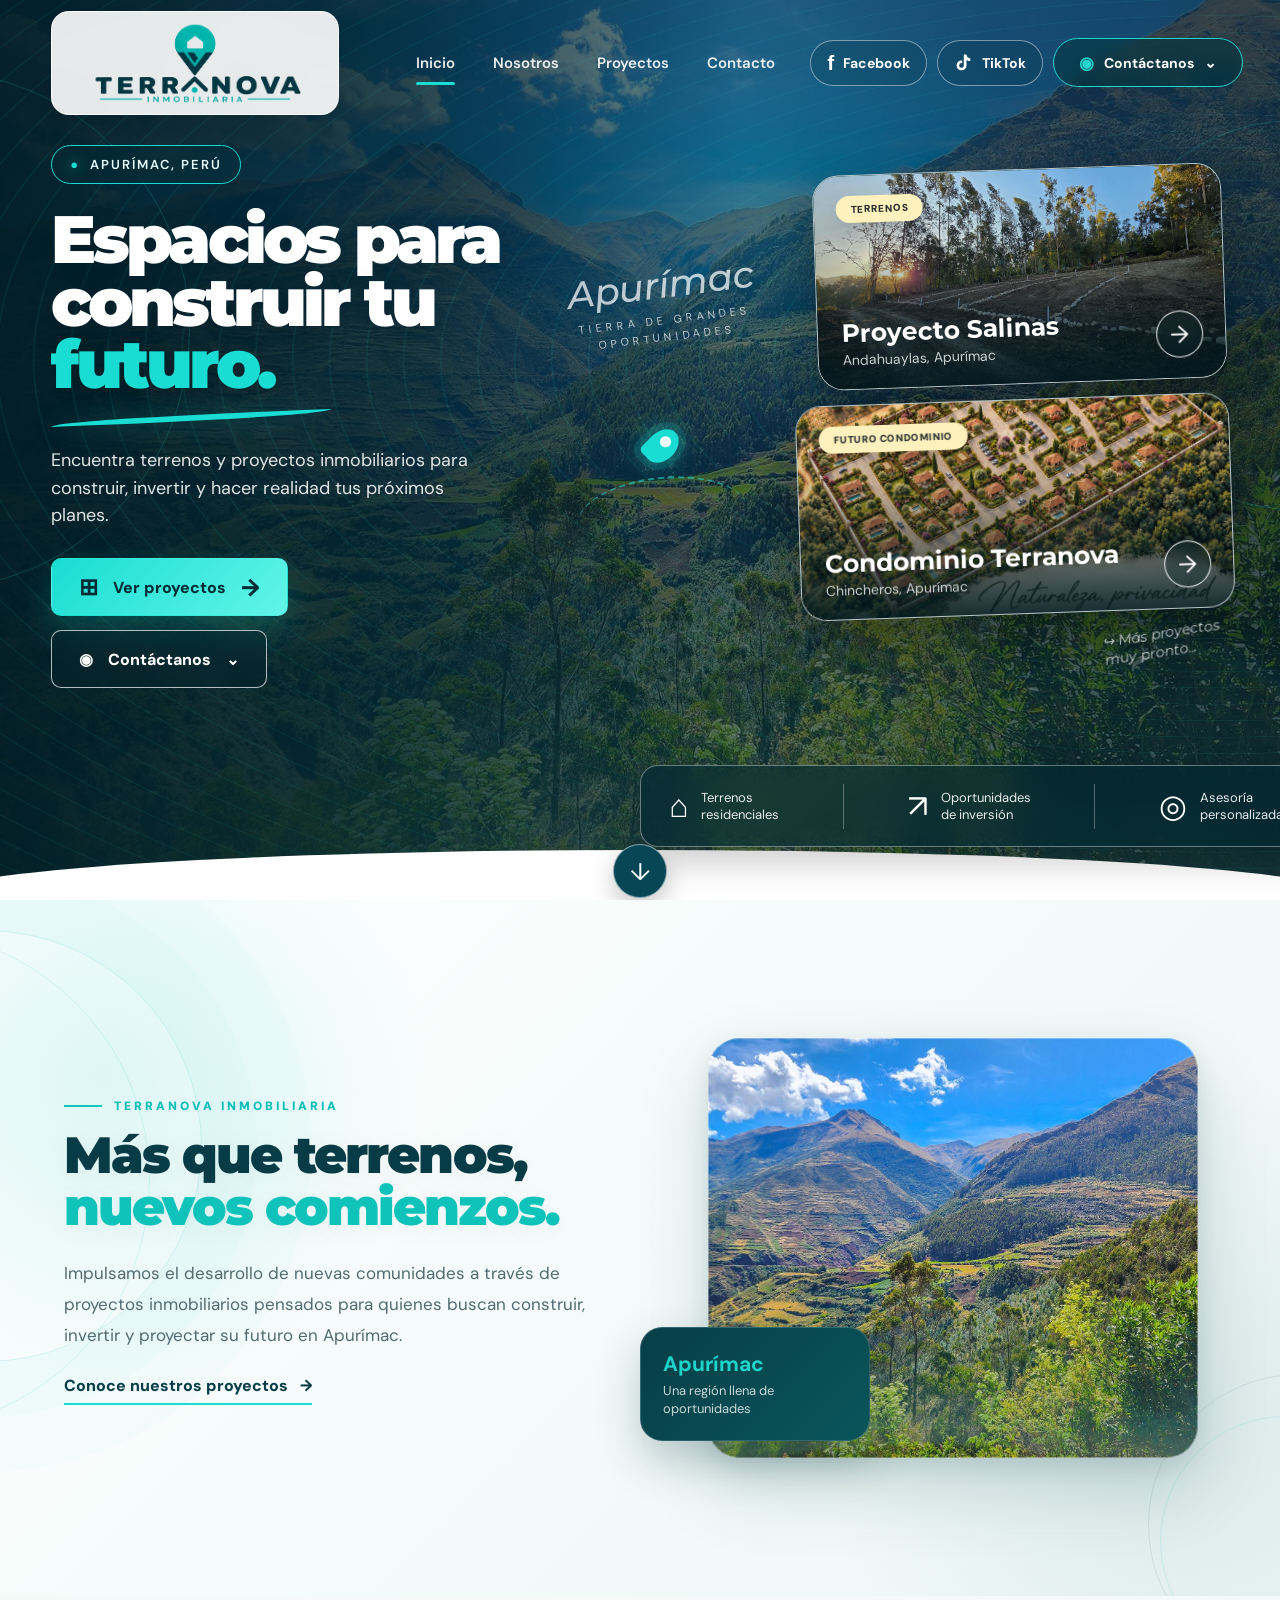
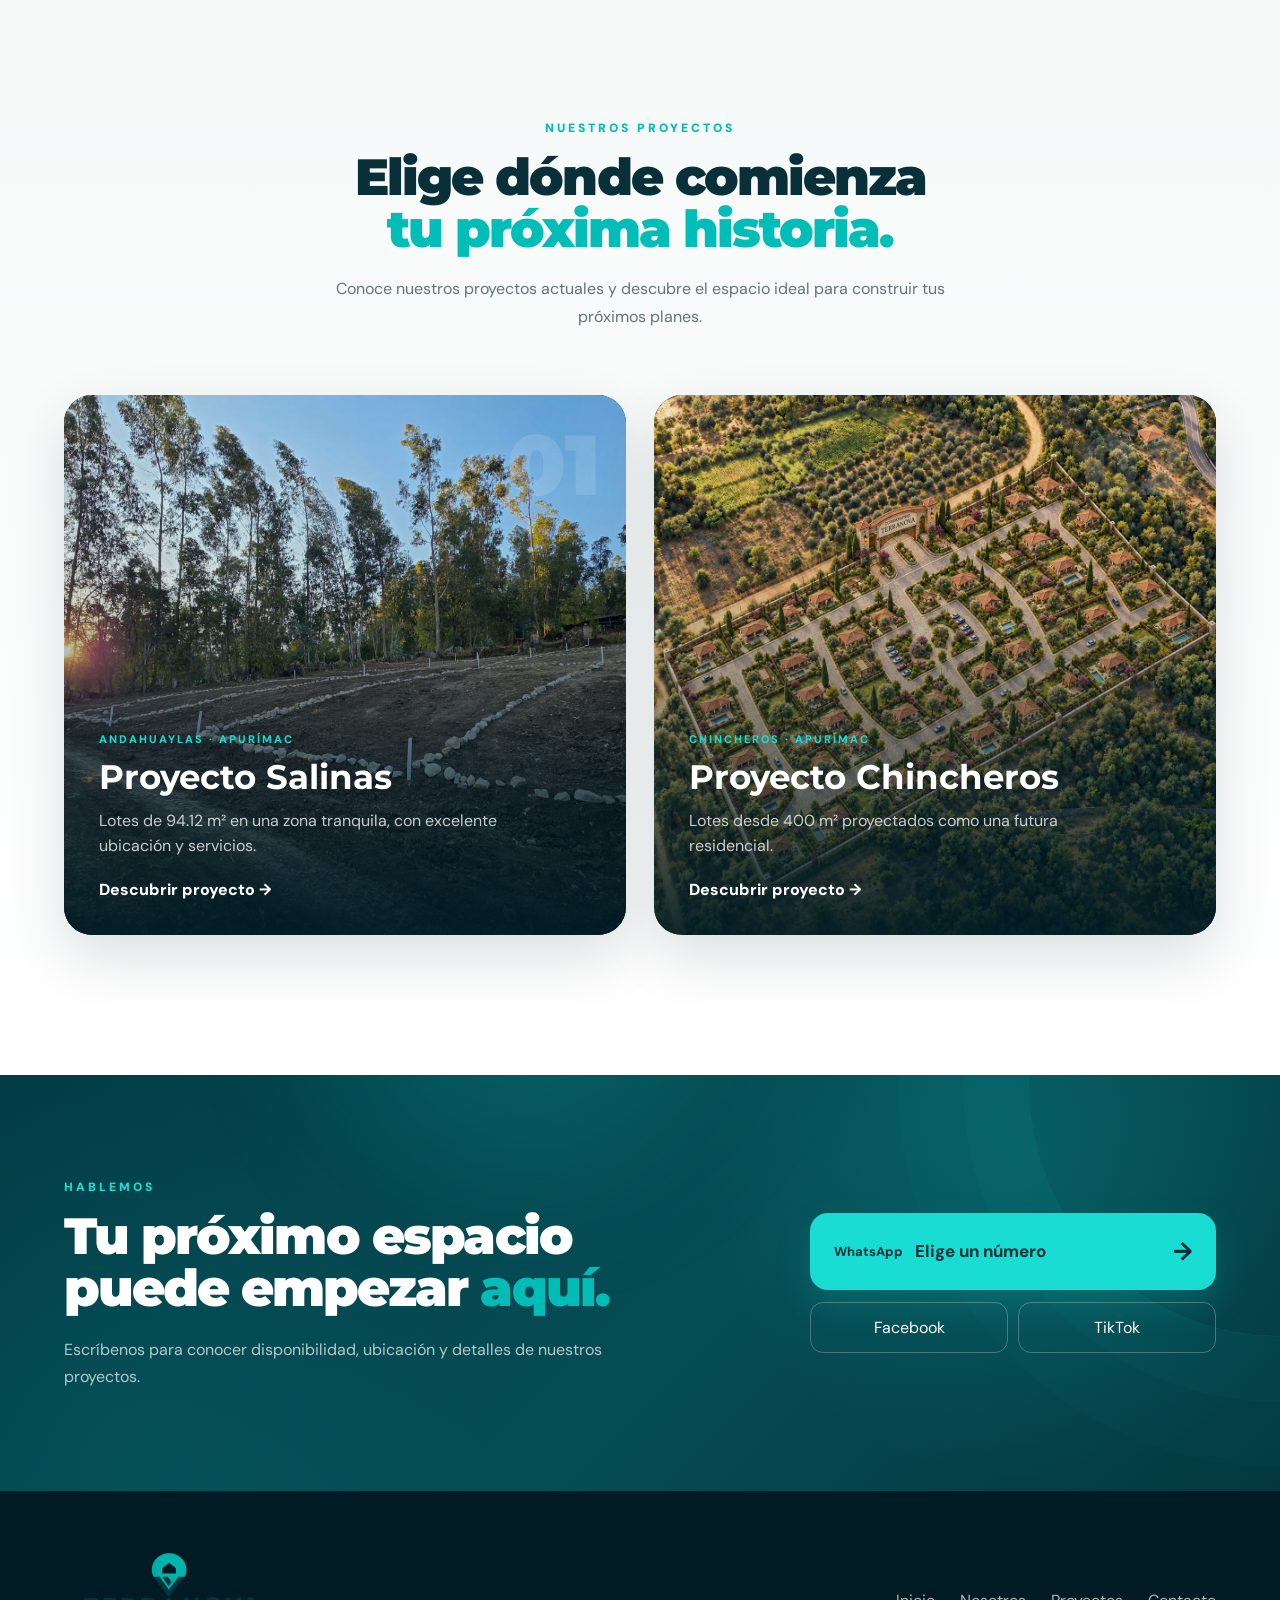
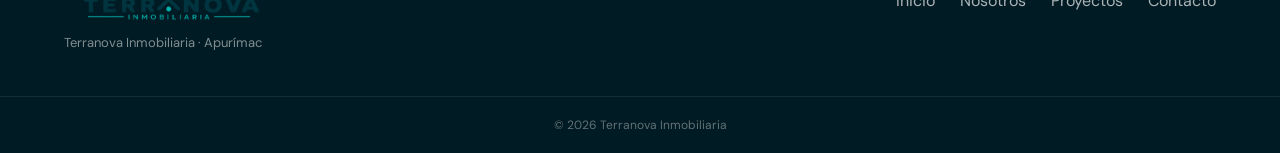
==== index.html @ 50e024ec "Update index.html" ====
<!DOCTYPE html>
<html lang="es">
<head>
  <meta charset="UTF-8">
  <meta name="viewport" content="width=device-width, initial-scale=1.0">

  <title>Terranova Inmobiliaria | Apurímac</title>

  <meta name="description"
        content="Terranova Inmobiliaria. Terrenos y proyectos inmobiliarios en Apurímac.">

  <link rel="icon" type="image/png" href="assets/logo-terranova.png">
  <link rel="stylesheet" href="style.css">

  <link rel="preconnect" href="https://fonts.googleapis.com">
  <link rel="preconnect" href="https://fonts.gstatic.com" crossorigin>
  <link href="https://fonts.googleapis.com/css2?family=DM+Sans:wght@400;500;600;700&family=Montserrat:wght@500;600;700;800;900&display=swap" rel="stylesheet">
</head>

<body>

<!-- ======================================================
     PORTADA PRINCIPAL
====================================================== -->

<header class="hero" id="inicio">

  <!-- Fondo y elementos decorativos -->
  <div class="hero-bg"></div>
  <div class="hero-overlay"></div>
  <div class="topography"></div>

  <div class="decor decor-1"></div>
  <div class="decor decor-2"></div>
  <div class="decor decor-3"></div>

  <!-- NAV -->
  <nav class="navbar">

    <a href="index.html" class="brand">
      <img src="assets/logo-terranova.png"
           alt="Terranova Inmobiliaria"
           class="brand-logo">
    </a>

    <div class="nav-links">
      <a href="#inicio" class="active">Inicio</a>
      <a href="#nosotros">Nosotros</a>
      <a href="#proyectos">Proyectos</a>
      <a href="#contacto">Contacto</a>
    </div>

  <div class="nav-social">

  <!-- FACEBOOK -->
  <a
    href="https://www.facebook.com/profile.php?id=61591862877643"
    target="_blank"
    class="social-circle facebook social-with-name"
    aria-label="Facebook">
    <span class="social-icon">f</span>
    <span class="social-name">Facebook</span>
  </a>

  <!-- TIKTOK -->
  <a
    href="https://www.tiktok.com/@terranovainmobiliaria01"
    target="_blank"
    class="social-circle tiktok social-with-name"
    aria-label="TikTok">

    <svg viewBox="0 0 24 24" aria-hidden="true">
      <path fill="currentColor"
        d="M19.59 6.69a4.83 4.83 0 0 1-3.77-4.25V2h-3.45v13.67a2.89 2.89 0 1 1-2-2.75V9.43a6.27 6.27 0 1 0 5.43 6.24V8.73a8.2 8.2 0 0 0 4.79 1.53V6.82a4.85 4.85 0 0 1-1-.13z"/>
    </svg>

    <span class="social-name">TikTok</span>
  </a>

  <!-- CONTACTO / WHATSAPP -->
  <div class="whatsapp-wrapper">

    <button
      class="contact-top"
      type="button"
      onclick="toggleWhatsapp(event)">

      <span class="wa-icon">◉</span>
      <span>Contáctanos</span>
      <span class="chevron">⌄</span>

    </button>

    <div class="whatsapp-menu" id="whatsappMenu">

      <p class="wa-menu-title">
        ¿Con quién deseas comunicarte?
      </p>

      <a
        href="https://wa.me/51922836427?text=Hola%20%F0%9F%91%8B%2C%20vengo%20desde%20la%20p%C3%A1gina%20web%20de%20Terranova%20Inmobiliaria.%20Quisiera%20recibir%20informaci%C3%B3n%20sobre%20sus%20proyectos%20disponibles."
        target="_blank">

        <span>
          <strong>WhatsApp 1</strong>
          <small>+51 922 836 427</small>
        </span>

        <b>→</b>
      </a>

      <a
        href="https://wa.me/51941201577?text=Hola%20%F0%9F%91%8B%2C%20vengo%20desde%20la%20p%C3%A1gina%20web%20de%20Terranova%20Inmobiliaria.%20Quisiera%20recibir%20informaci%C3%B3n%20sobre%20sus%20proyectos%20disponibles."
        target="_blank">

        <span>
          <strong>WhatsApp 2</strong>
          <small>+51 941 201 577</small>
        </span>

        <b>→</b>
      </a>

    </div>

  </div>

</div>

    </div>

    <button class="mobile-menu" id="mobileMenu" aria-label="Abrir menú">
      <span></span>
      <span></span>
      <span></span>
    </button>

  </nav>


  <!-- CONTENIDO PRINCIPAL -->
  <div class="hero-container">

    <!-- IZQUIERDA -->
    <div class="hero-copy reveal">

      <div class="location-pill">
        <span class="location-pin">●</span>
        APURÍMAC, PERÚ
      </div>

      <h1>
        Espacios para<br>
        construir tu<br>
        <span>futuro.</span>
      </h1>

      <div class="title-stroke"></div>

      <p class="hero-description">
        Encuentra terrenos y proyectos inmobiliarios
        para construir, invertir y hacer realidad
        tus próximos planes.
      </p>

      <div class="hero-actions">

        <a href="#proyectos" class="btn btn-primary">
          <span class="grid-icon">⊞</span>
          Ver proyectos
          <span class="arrow">→</span>
        </a>

      <div class="hero-contact-wrapper">

    <button type="button"
            class="btn btn-glass"
            onclick="toggleBottomWhatsapp(event)">
        <span>◉</span>
        Contáctanos
        <span>⌄</span>
    </button>

    <div class="whatsapp-menu hero-whatsapp-menu" id="bottomWhatsappMenu">

        <p class="wa-menu-title">
            ¿Con quién deseas comunicarte?
        </p>

        <a href="https://wa.me/51922836427?text=Hola%20Terranova%20Inmobiliaria,%20quisiera%20recibir%20información%20sobre%20sus%20proyectos."
           target="_blank">
            <span>
                <strong>WhatsApp 1</strong>
                <small>+51 922 836 427</small>
            </span>
            <b>›</b>
        </a>

        <a href="https://wa.me/51941201577?text=Hola%20Terranova%20Inmobiliaria,%20quisiera%20recibir%20información%20sobre%20sus%20proyectos."
           target="_blank">
            <span>
                <strong>WhatsApp 2</strong>
                <small>+51 941 201 577</small>
            </span>
            <b>›</b>
        </a>

    </div>

</div>
      </div>

    </div>


    <!-- CENTRO DECORATIVO -->
    <div class="hero-center reveal">

      <div class="region-script">
        <span>Apurímac</span>
        <small>TIERRA DE GRANDES<br>OPORTUNIDADES</small>
      </div>

      <div class="map-marker">
        <div class="marker-dot"></div>
      </div>

      <div class="route-line"></div>

    </div>


    <!-- PROYECTOS -->
    <div class="project-stack" id="proyectos">

      <!-- SALINAS -->
      <a href="salinas.html" class="project-card project-card-1 reveal">

        <img
          src="assets/salinas/terreno-01.jpg"
          alt="Proyecto Salinas">

        <div class="project-shade"></div>

        <div class="project-badge">
          TERRENOS
        </div>

        <div class="project-info">
          <h3>Proyecto Salinas</h3>
          <p>Andahuaylas, Apurímac</p>
        </div>

        <div class="project-arrow">
          →
        </div>

      </a>


      <!-- CHINCHEROS -->
      <a href="chincheros.html" class="project-card project-card-2 reveal">

        <img
         src="assets/chincheros/condominio-terranova.jpeg"
      alt="Condominio Terranova">

        <div class="project-shade"></div>

        <div class="project-badge">
          FUTURO CONDOMINIO
        </div>

        <div class="project-info">
          <h3>Condominio Terranova</h3>
          <p>Chincheros, Apurímac</p>
        </div>

        <div class="project-arrow">
          →
        </div>

      </a>

      <div class="future-projects">
        <span>↪</span>
        Más proyectos<br>
        muy pronto...
      </div>

    </div>

  </div>


  <!-- BENEFICIOS INFERIORES -->
  <div class="hero-benefits reveal">

    <div class="benefit">
      <div class="benefit-icon">⌂</div>
      <span>Terrenos<br>residenciales</span>
    </div>

    <div class="benefit-divider"></div>

    <div class="benefit">
      <div class="benefit-icon">↗</div>
      <span>Oportunidades<br>de inversión</span>
    </div>

    <div class="benefit-divider"></div>

    <div class="benefit">
      <div class="benefit-icon">◎</div>
      <span>Asesoría<br>personalizada</span>
    </div>

    <div class="benefit-divider"></div>

    <div class="benefit">
      <div class="benefit-icon">◒</div>
      <span>Entornos<br>naturales</span>
    </div>

  </div>


  <a href="#nosotros" class="scroll-down">
    ↓
  </a>

  <div class="hero-wave"></div>

</header>


<!-- ======================================================
     NOSOTROS
====================================================== -->

<section class="about-section" id="nosotros">

  <div class="about-decoration about-decoration-1"></div>
  <div class="about-decoration about-decoration-2"></div>

  <div class="section-container about-grid">

    <div class="about-copy reveal">

      <span class="section-label">
        TERRANOVA INMOBILIARIA
      </span>

      <h2>
        Más que terrenos,<br>
        <span>nuevos comienzos.</span>
      </h2>

      <p>
        Impulsamos el desarrollo de nuevas comunidades a través
        de proyectos inmobiliarios pensados para quienes buscan
        construir, invertir y proyectar su futuro en Apurímac.
      </p>

    <a href="#proyectos" class="text-link">
        Conoce nuestros proyectos
        <span>→</span>
      </a>

    </div>


    <div class="about-visual reveal">

      <div class="photo-frame">
        <img src="assets/apurimac.jpg"
             alt="Paisaje de Apurímac">
      </div>

      <div class="floating-card">
        <strong>Apurímac</strong>
        <span>Una región llena de oportunidades</span>
      </div>

    </div>

  </div>

</section>


<!-- ======================================================
     PROYECTOS
====================================================== -->

<section class="projects-section" id="proyectos">

  <div class="section-container">

    <div class="section-heading reveal">

      <span class="section-label">
        NUESTROS PROYECTOS
      </span>

      <h2>
        Elige dónde comienza<br>
        <span>tu próxima historia.</span>
      </h2>

      <p>
        Conoce nuestros proyectos actuales y descubre
        el espacio ideal para construir tus próximos planes.
      </p>

    </div>


    <div class="projects-large-grid">

      <!-- SALINAS -->
      <a href="salinas.html" class="large-project reveal">

        <div class="large-project-image">

          <img
            src="assets/salinas/terreno-01.jpg"
            alt="Proyecto Salinas">

          <div class="large-project-overlay"></div>

          <span class="large-project-number">
            01
          </span>

          <div class="large-project-content">

            <span>ANDAHUAYLAS · APURÍMAC</span>

            <h3>Proyecto Salinas</h3>

            <p>
              Lotes de 94.12 m² en una zona tranquila,
              con excelente ubicación y servicios.
            </p>

            <div class="discover">
              Descubrir proyecto →
            </div>

          </div>

        </div>

      </a>


      <!-- CHINCHEROS -->
      <a href="chincheros.html" class="large-project reveal">

        <div class="large-project-image">

          <img
            src="assets/chincheros/propuesta-residencial.png"
            alt="Proyecto Chincheros">

          <div class="large-project-overlay"></div>

          <span class="large-project-number">
            02
          </span>

          <div class="large-project-content">

            <span>CHINCHEROS · APURÍMAC</span>

            <h3>Proyecto Chincheros</h3>

            <p>
              Lotes desde 400 m² proyectados como
              una futura residencial.
            </p>

            <div class="discover">
              Descubrir proyecto →
            </div>

          </div>

        </div>

      </a>

    </div>

  </div>

</section>


<!-- ======================================================
     CONTACTO
====================================================== -->

<section class="contact-section" id="contacto">

  <div class="contact-glow"></div>

  <div class="section-container contact-grid">

    <div class="contact-copy reveal">

      <span class="section-label light">
        HABLEMOS
      </span>

      <h2>
        Tu próximo espacio<br>
        puede empezar <span>aquí.</span>
      </h2>

      <p>
        Escríbenos para conocer disponibilidad,
        ubicación y detalles de nuestros proyectos.
      </p>

    </div>


    <div class="contact-actions reveal">

      <button type="button" class="contact-wa" onclick="toggleBottomWhatsapp()">
        <span>WhatsApp</span>
        <strong>Elige un número</strong>
        <b>→</b>
      </button>

        <div class="bottom-wa-menu" id="bottomWhatsappMenu">

  <a href="https://wa.me/51922836427?text=Hola%2C%20vengo%20desde%20la%20p%C3%A1gina%20web%20de%20Terranova%20Inmobiliaria.%20Quisiera%20recibir%20informaci%C3%B3n%20sobre%20sus%20proyectos%20disponibles."
     target="_blank">
    +51 922 836 427
  </a>

  <a href="https://wa.me/51941201577?text=Hola%2C%20vengo%20desde%20la%20p%C3%A1gina%20web%20de%20Terranova%20Inmobiliaria.%20Quisiera%20recibir%20informaci%C3%B3n%20sobre%20sus%20proyectos%20disponibles."
     target="_blank">
    +51 941 201 577
  </a>

</div>

      <div class="social-buttons">

        <a
          href="https://www.facebook.com/profile.php?id=61591862877643"
          target="_blank">
          Facebook
        </a>

        <a
          href="https://www.tiktok.com/@terranovainmobiliaria01"
          target="_blank">
          TikTok
        </a>

      </div>

    </div>

  </div>

</section>


<!-- ======================================================
     FOOTER
====================================================== -->

<footer class="footer">

  <div class="section-container footer-grid">

    <div class="footer-brand">

      <img src="assets/logo-terranova.png"
           alt="Terranova Inmobiliaria">

      <p>
        Terranova Inmobiliaria · Apurímac
      </p>

    </div>

    <div class="footer-links">
      <a href="#inicio">Inicio</a>
      <a href="#nosotros">Nosotros</a>
      <a href="#proyectos">Proyectos</a>
      <a href="#contacto">Contacto</a>
    </div>

  </div>

  <div class="footer-bottom">
    <p>
      © 2026 Terranova Inmobiliaria
    </p>
  </div>

</footer>


<script src="script.js"></script>

</body>
</html>
---- style.css ----
/* =========================================================
   TERRANOVA INMOBILIARIA
   Diseño principal
========================================================= */

:root{
  --turquoise:#19ddd2;
  --turquoise-2:#00bdb7;
  --navy:#002e39;
  --navy-dark:#001d27;
  --navy-deep:#00131b;
  --white:#ffffff;
  --paper:#f7f9f8;
  --text:#092f39;
  --muted:#60747a;
  --line:rgba(255,255,255,.24);
  --shadow:0 25px 60px rgba(0,25,34,.28);
}

*{
  margin:0;
  padding:0;
  box-sizing:border-box;
}

html{
  scroll-behavior:smooth;
}

body{
  font-family:"DM Sans",sans-serif;
  color:var(--text);
  background:#fff;
  overflow-x:hidden;
}

a{
  text-decoration:none;
  color:inherit;
}

button{
  font:inherit;
}

img{
  display:block;
  max-width:100%;
}

::selection{
  background:var(--turquoise);
  color:#002b34;
}


/* =========================================================
   HERO
========================================================= */

.hero{
  position:relative;
  min-height:100vh;
  overflow:hidden;
  color:white;
  background:#003744;
  isolation:isolate;
}

.hero-bg{
  position:absolute;
  inset:0;
  z-index:-5;

  background:
    url("assets/apurimac.jpg")
    center center / cover no-repeat;

  transform:scale(1.03);
  animation:heroZoom 18s ease-in-out infinite alternate;
}

@keyframes heroZoom{
  from{transform:scale(1.03);}
  to{transform:scale(1.10);}
}

.hero-overlay{
  position:absolute;
  inset:0;
  z-index:-4;

  background:
    linear-gradient(
      90deg,
      rgba(0,30,39,.96) 0%,
      rgba(0,38,48,.83) 31%,
      rgba(0,39,49,.53) 58%,
      rgba(0,29,38,.68) 100%
    );
}

.hero-overlay::after{
  content:"";
  position:absolute;
  inset:0;

  background:
    radial-gradient(
      circle at 60% 20%,
      rgba(27,224,211,.14),
      transparent 25%
    ),
    linear-gradient(
      180deg,
      rgba(0,0,0,.08),
      rgba(0,22,29,.15)
    );
}


/* =========================================================
   DECORACIONES DEL HERO
========================================================= */

.topography{
  position:absolute;
  inset:0;
  z-index:-3;
  opacity:.15;
  pointer-events:none;

  background-image:
    repeating-radial-gradient(
      ellipse at 95% 40%,
      transparent 0,
      transparent 34px,
      rgba(28,229,215,.55) 35px,
      transparent 37px
    );
}

.decor{
  position:absolute;
  border:1px solid rgba(28,229,215,.18);
  border-radius:50%;
  pointer-events:none;
}

.decor-1{
  width:390px;
  height:390px;
  right:-210px;
  top:120px;
}

.decor-2{
  width:520px;
  height:520px;
  left:-330px;
  top:70px;
}

.decor-3{
  width:170px;
  height:170px;
  left:48%;
  bottom:100px;
  border-color:rgba(255,255,255,.09);
}


/* =========================================================
   NAVEGACIÓN
========================================================= */

.navbar{
  position:relative;
  z-index:50;

  width:min(1500px,92%);
  margin:auto;

  height:125px;

  display:grid;
  grid-template-columns:330px 1fr auto;
  align-items:center;
  gap:35px;
}

.brand{
  display:inline-flex;
  align-items:center;
  justify-content:center;
  width:max-content;

  padding:10px 18px;
  border-radius:18px;

  background:rgba(255,255,255,.90);
  border:1px solid rgba(255,255,255,.75);

  box-shadow:0 10px 30px rgba(0,25,34,.20);
  backdrop-filter:blur(10px);
}

.brand-logo{
  width:250px;
  max-height:82px;
  object-fit:contain;
  filter:none;
  transition:transform .3s ease;
}

.brand-logo:hover{
  transform:scale(1.03);
}

.nav-links{
  display:flex;
  justify-content:center;
  align-items:center;
  gap:38px;
}

.nav-links a{
  position:relative;
  color:rgba(255,255,255,.9);
  font-weight:600;
  font-size:15px;
  transition:.3s ease;
}

.nav-links a::after{
  content:"";
  position:absolute;
  left:0;
  bottom:-12px;

  width:0;
  height:3px;

  background:var(--turquoise);
  border-radius:10px;

  transition:.3s ease;
}

.nav-links a:hover{
  color:white;
}

.nav-links a:hover::after,
.nav-links a.active::after{
  width:100%;
}

.nav-social{
  position:relative;
  display:flex;
  align-items:center;
  gap:10px;
}

.social-circle{
  width:47px;
  height:47px;

  border-radius:50%;
  border:1px solid rgba(255,255,255,.55);

  display:flex;
  align-items:center;
  justify-content:center;

  color:white;
  font-size:21px;
  font-weight:800;

  background:rgba(1,31,40,.25);
  backdrop-filter:blur(10px);

  transition:.3s ease;
}

.social-circle:hover{
  transform:translateY(-4px);
  border-color:var(--turquoise);
  background:rgba(23,220,208,.16);
  box-shadow:0 8px 25px rgba(0,0,0,.18);
}

.tiktok span{
  font-size:20px;
}

.contact-top{
  height:49px;
  min-width:190px;

  border-radius:28px;
  border:1px solid var(--turquoise);

  color:white;
  background:rgba(0,47,57,.45);

  display:flex;
  align-items:center;
  justify-content:center;
  gap:12px;

  padding:0 22px;
  cursor:pointer;

  font-weight:700;
  transition:.3s ease;
  backdrop-filter:blur(10px);
}

.contact-top:hover{
  background:var(--turquoise);
  color:#00323c;
  transform:translateY(-2px);
}

.wa-icon{
  color:var(--turquoise);
  font-size:20px;
}

.contact-top:hover .wa-icon{
  color:#00323c;
}


/* =========================================================
   MENÚ WHATSAPP
========================================================= */

.whatsapp-menu{
  position:absolute;
  right:0;
  top:65px;

  width:285px;
  padding:18px;

  background:rgba(0,35,44,.96);
  border:1px solid rgba(32,225,212,.38);
  border-radius:20px;

  backdrop-filter:blur(20px);

  box-shadow:0 25px 55px rgba(0,0,0,.35);

  opacity:0;
  visibility:hidden;
  transform:translateY(-10px);

  transition:.3s ease;
}

.whatsapp-menu.open{
  opacity:1;
  visibility:visible;
  transform:translateY(0);
}

.whatsapp-menu p{
  font-size:13px;
  color:rgba(255,255,255,.65);
  margin-bottom:10px;
}

.whatsapp-menu a{
  display:flex;
  flex-direction:column;

  padding:12px 14px;
  margin-top:8px;

  border-radius:12px;
  background:rgba(255,255,255,.07);

  transition:.25s ease;
}

.whatsapp-menu a:hover{
  background:var(--turquoise);
  color:#002d36;
  transform:translateX(3px);
}

.whatsapp-menu a span{
  font-size:13px;
  opacity:.75;
}


/* =========================================================
   HERO PRINCIPAL
========================================================= */

.hero-container{
  position:relative;
  z-index:5;

  width:min(1500px,92%);
  margin:auto;

  min-height:630px;

  display:grid;
  grid-template-columns:1.02fr .55fr .92fr;
  gap:35px;
  align-items:center;

  padding:20px 0 125px;
}

.hero-copy{
  align-self:center;
}

.location-pill{
  width:max-content;

  padding:10px 18px;

  border:1px solid var(--turquoise);
  border-radius:30px;

  display:flex;
  gap:10px;
  align-items:center;

  color:#eaffff;
  font-size:13px;
  font-weight:600;
  letter-spacing:2px;

  background:rgba(0,48,59,.25);
  backdrop-filter:blur(10px);

  margin-bottom:25px;
}

.location-pin{
  color:var(--turquoise);
  text-shadow:0 0 15px var(--turquoise);
}

.hero h1{
  font-family:"Montserrat",sans-serif;

  font-size:clamp(52px,5.2vw,88px);
  line-height:.94;
  letter-spacing:-4px;
  font-weight:900;

  text-shadow:0 8px 30px rgba(0,0,0,.18);
}

.hero h1 span{
  color:var(--turquoise);
}

.title-stroke{
  width:280px;
  height:8px;

  margin:17px 0 25px;

  background:var(--turquoise);
  border-radius:100% 0 100% 0;

  transform:rotate(-2deg);
  box-shadow:0 0 25px rgba(25,221,210,.35);
}

.hero-description{
  max-width:550px;

  font-size:18px;
  line-height:1.55;
  color:rgba(255,255,255,.88);

  margin-bottom:28px;
}

.hero-actions{
  display:flex;
  gap:14px;
  flex-wrap:wrap;
}

.btn{
  min-height:58px;

  padding:0 27px;

  display:inline-flex;
  align-items:center;
  justify-content:center;
  gap:15px;

  border-radius:10px;
  border:1px solid transparent;

  font-weight:800;
  cursor:pointer;

  transition:.3s ease;
}

.btn-primary{
  background:linear-gradient(135deg,var(--turquoise),#62f5e8);
  color:#002d35;

  box-shadow:0 15px 35px rgba(14,218,205,.22);
}

.btn-primary:hover{
  transform:translateY(-4px);
  box-shadow:0 20px 40px rgba(14,218,205,.35);
}

.btn-primary .arrow{
  font-size:24px;
}

.grid-icon{
  font-size:23px;
}

.btn-glass{
  color:white;
  background:rgba(0,35,44,.25);
  border-color:rgba(255,255,255,.7);
  backdrop-filter:blur(10px);
}

.btn-glass:hover{
  background:white;
  color:#00313a;
  transform:translateY(-4px);
}


/* =========================================================
   CENTRO DECORATIVO
========================================================= */

.hero-center{
  height:470px;
  position:relative;
}

.region-script{
  position:absolute;
  top:80px;
  left:0;
  right:0;

  text-align:center;

  transform:rotate(-7deg);
}

.region-script span{
  display:block;

  font-family:"Montserrat",sans-serif;
  font-size:37px;
  font-style:italic;
  font-weight:500;

  color:rgba(255,255,255,.72);
}

.region-script small{
  display:block;
  margin-top:5px;

  font-size:11px;
  letter-spacing:4px;
  line-height:1.5;

  color:rgba(255,255,255,.72);
}

.map-marker{
  position:absolute;
  top:245px;
  left:50%;

  width:28px;
  height:38px;

  transform:translateX(-50%) rotate(45deg);

  border-radius:50% 50% 50% 5px;

  background:var(--turquoise);

  box-shadow:
    0 0 0 7px rgba(24,222,210,.13),
    0 0 30px rgba(24,222,210,.5);

  animation:markerFloat 2.8s ease-in-out infinite;
}

.marker-dot{
  width:11px;
  height:11px;

  background:white;
  border-radius:50%;

  position:absolute;
  left:8px;
  top:8px;
}

@keyframes markerFloat{
  0%,100%{
    transform:translateX(-50%) rotate(45deg) translateY(0);
  }
  50%{
    transform:translateX(-50%) rotate(45deg) translateY(-8px);
  }
}

.route-line{
  position:absolute;
  top:295px;
  left:15%;

  width:70%;
  height:80px;

  border-top:2px dashed rgba(31,225,212,.55);
  border-radius:50%;

  transform:rotate(-6deg);
}


/* =========================================================
   TARJETAS HERO
========================================================= */

.project-stack{
  position:relative;

  display:flex;
  flex-direction:column;
  gap:15px;

  transform:rotate(-2deg);
}

.project-card{
  position:relative;

  height:215px;

  overflow:hidden;
  border-radius:26px;

  border:1px solid rgba(255,255,255,.72);

  box-shadow:0 22px 45px rgba(0,0,0,.3);

  transition:
    transform .45s cubic-bezier(.2,.8,.2,1),
    box-shadow .45s ease;

  background:#00313b;
}

.project-card:nth-child(2){
  margin-left:-25px;
}

.project-card img{
  width:100%;
  height:100%;
  object-fit:cover;

  transition:transform .7s ease;
}

.project-card:hover{
  transform:translateX(-10px) scale(1.025);
  box-shadow:0 30px 60px rgba(0,0,0,.42);
}

.project-card:hover img{
  transform:scale(1.08);
}

.project-shade{
  position:absolute;
  inset:0;

  background:
    linear-gradient(
      180deg,
      rgba(0,0,0,.03),
      rgba(0,25,31,.18) 40%,
      rgba(0,25,31,.9) 100%
    );
}

.project-badge{
  position:absolute;
  left:22px;
  top:20px;

  padding:7px 15px;

  border-radius:20px;

  background:#fff1bd;
  color:#293330;

  font-size:10px;
  font-weight:900;
  letter-spacing:.4px;

  box-shadow:0 8px 20px rgba(0,0,0,.15);
}

.project-info{
  position:absolute;
  left:24px;
  bottom:20px;
}

.project-info h3{
  font-family:"Montserrat",sans-serif;
  font-size:25px;
  margin-bottom:3px;
}

.project-info p{
  color:rgba(255,255,255,.78);
  font-size:14px;
}

.project-arrow{
  position:absolute;
  right:22px;
  bottom:20px;

  width:47px;
  height:47px;

  border-radius:50%;
  border:1px solid rgba(255,255,255,.9);

  display:flex;
  align-items:center;
  justify-content:center;

  font-size:24px;

  background:rgba(0,35,43,.25);
  backdrop-filter:blur(8px);

  transition:.3s ease;
}

.project-card:hover .project-arrow{
  background:var(--turquoise);
  color:#002e37;
  border-color:var(--turquoise);
  transform:rotate(-20deg);
}

.future-projects{
  align-self:flex-end;

  margin-right:15px;

  font-family:"Montserrat",sans-serif;
  font-style:italic;

  font-size:14px;
  color:rgba(255,255,255,.72);

  transform:rotate(-7deg);
}


/* =========================================================
   BENEFICIOS HERO
========================================================= */

.hero-benefits{
  position:absolute;
  z-index:10;

  left:50%;
  bottom:53px;

  transform:translateX(-50%);

  width:min(940px,70%);

  min-height:82px;

  padding:14px 28px;

  display:flex;
  align-items:center;
  justify-content:space-between;

  border:1px solid rgba(255,255,255,.38);
  border-radius:18px;

  background:rgba(0,39,49,.62);
  backdrop-filter:blur(16px);

  box-shadow:0 15px 35px rgba(0,0,0,.2);
}

.benefit{
  display:flex;
  align-items:center;
  gap:13px;

  color:rgba(255,255,255,.9);
  font-size:13px;
}

.benefit-icon{
  font-size:32px;
  color:white;
}

.benefit-divider{
  height:45px;
  width:1px;
  background:rgba(255,255,255,.3);
}

.scroll-down{
  position:absolute;
  z-index:15;

  bottom:2px;
  left:50%;

  transform:translateX(-50%);

  width:54px;
  height:54px;

  display:flex;
  align-items:center;
  justify-content:center;

  border-radius:50%;
  border:1px solid rgba(255,255,255,.5);

  color:white;
  font-size:24px;

  background:#074755;

  box-shadow:0 10px 25px rgba(0,0,0,.22);

  animation:scrollBounce 2s infinite;
}

@keyframes scrollBounce{
  0%,100%{
    transform:translateX(-50%) translateY(0);
  }
  50%{
    transform:translateX(-50%) translateY(6px);
  }
}

.hero-wave{
  position:absolute;
  z-index:4;

  left:-5%;
  right:-5%;
  bottom:-80px;

  height:130px;

  background:white;

  border-radius:50% 50% 0 0 / 35% 35% 0 0;
}


/* =========================================================
   CONTENEDORES GENERALES
========================================================= */

.section-container{
  width:min(1250px,90%);
  margin:auto;
}

.section-label{
  display:inline-block;

  margin-bottom:15px;

  color:var(--turquoise-2);

  font-size:12px;
  font-weight:900;
  letter-spacing:3px;
}

.section-label.light{
  color:var(--turquoise);
}


/* =========================================================
   NOSOTROS
========================================================= */

.about-section{
  position:relative;
  overflow:hidden;

  padding:130px 0 120px;

  background:#fff;
}

.about-grid{
  display:grid;
  grid-template-columns:1fr 1fr;
  align-items:center;
  gap:100px;
}

.about-copy h2,
.section-heading h2,
.contact-copy h2{
  font-family:"Montserrat",sans-serif;
  font-weight:900;

  font-size:clamp(38px,4vw,62px);
  line-height:1.02;
  letter-spacing:-2px;
}

.about-copy h2 span,
.section-heading h2 span,
.contact-copy h2 span{
  color:var(--turquoise-2);
}

.about-copy p{
  margin:25px 0;

  max-width:560px;

  color:var(--muted);
  font-size:17px;
  line-height:1.8;
}

.text-link{
  display:inline-flex;
  align-items:center;
  gap:12px;

  font-weight:800;
  color:#073d47;

  padding-bottom:7px;

  border-bottom:2px solid var(--turquoise);
}

.text-link span{
  transition:.3s ease;
}

.text-link:hover span{
  transform:translateX(7px);
}

.about-visual{
  position:relative;
}

.photo-frame{
  position:relative;

  border-radius:40px 12px 40px 12px;
  overflow:hidden;

  box-shadow:0 30px 70px rgba(0,44,52,.18);
}

.photo-frame::after{
  content:"";

  position:absolute;
  inset:0;

  background:
    linear-gradient(
      180deg,
      transparent 50%,
      rgba(0,41,50,.22)
    );
}

.photo-frame img{
  width:100%;
  height:480px;
  object-fit:cover;

  transition:transform .8s ease;
}

.about-visual:hover .photo-frame img{
  transform:scale(1.04);
}

.floating-card{
  position:absolute;

  left:-50px;
  bottom:35px;

  width:230px;

  padding:22px;

  display:flex;
  flex-direction:column;

  color:white;

  border-radius:20px;

  background:rgba(0,48,59,.88);
  border:1px solid rgba(255,255,255,.3);

  backdrop-filter:blur(15px);

  box-shadow:0 20px 40px rgba(0,0,0,.22);
}

.floating-card strong{
  color:var(--turquoise);
  font-size:21px;
  margin-bottom:4px;
}

.floating-card span{
  font-size:13px;
  line-height:1.4;
  color:rgba(255,255,255,.78);
}

.about-decoration{
  position:absolute;
  border:1px solid rgba(0,187,180,.12);
  border-radius:50%;
}

.about-decoration-1{
  width:500px;
  height:500px;
  left:-350px;
  top:30px;
}

.about-decoration-2{
  width:250px;
  height:250px;
  right:-130px;
  bottom:-70px;
}


/* =========================================================
   PROYECTOS
========================================================= */

.projects-section{
  position:relative;

  padding:120px 0 140px;

  background:
    linear-gradient(180deg,#f5f9f8,#ffffff);
}

.section-heading{
  text-align:center;
  max-width:800px;
  margin:0 auto 65px;
}

.section-heading p{
  max-width:610px;
  margin:20px auto 0;

  color:var(--muted);
  font-size:16px;
  line-height:1.7;
}

.projects-large-grid{
  display:grid;
  grid-template-columns:1fr 1fr;
  gap:28px;
}

.large-project{
  display:block;
}

.large-project-image{
  position:relative;

  height:540px;

  overflow:hidden;

  border-radius:28px;

  box-shadow:0 22px 55px rgba(0,40,50,.14);

  background:#00343e;

  transition:.45s ease;
}

.large-project-image img{
  width:100%;
  height:100%;
  object-fit:cover;

  transition:transform .8s cubic-bezier(.2,.7,.2,1);
}

.large-project-overlay{
  position:absolute;
  inset:0;

  background:
    linear-gradient(
      180deg,
      rgba(0,20,27,.05),
      rgba(0,30,38,.16) 38%,
      rgba(0,28,36,.94) 100%
    );
}

.large-project-number{
  position:absolute;

  right:25px;
  top:18px;

  font-family:"Montserrat",sans-serif;
  font-size:85px;
  font-weight:900;

  color:rgba(255,255,255,.13);
}

.large-project-content{
  position:absolute;

  left:35px;
  right:35px;
  bottom:35px;

  color:white;
}

.large-project-content > span{
  color:var(--turquoise);
  font-size:11px;
  letter-spacing:2px;
  font-weight:800;
}

.large-project-content h3{
  font-family:"Montserrat",sans-serif;

  font-size:34px;
  margin:8px 0 10px;
}

.large-project-content p{
  max-width:440px;

  color:rgba(255,255,255,.77);
  line-height:1.6;

  margin-bottom:20px;
}

.discover{
  font-weight:800;
  color:white;
}

.large-project:hover .large-project-image{
  transform:translateY(-9px);
  box-shadow:0 35px 75px rgba(0,40,50,.23);
}

.large-project:hover img{
  transform:scale(1.07);
}


/* =========================================================
   CONTACTO
========================================================= */

.contact-section{
  position:relative;
  overflow:hidden;

  padding:100px 0;

  color:white;

  background:
    linear-gradient(135deg,#002630,#003f49);
}

.contact-section::before{
  content:"";

  position:absolute;
  width:500px;
  height:500px;

  right:-200px;
  top:-260px;

  border-radius:50%;

  border:1px solid rgba(27,223,210,.18);
}

.contact-glow{
  position:absolute;

  width:400px;
  height:400px;

  left:25%;
  top:-300px;

  border-radius:50%;

  background:rgba(20,225,210,.14);
  filter:blur(70px);
}

.contact-grid{
  position:relative;

  display:grid;
  grid-template-columns:1.25fr .75fr;
  gap:70px;
  align-items:center;
}

.contact-copy p{
  margin-top:22px;

  max-width:540px;

  color:rgba(255,255,255,.7);
  line-height:1.7;
}

.contact-actions{
  position:relative;
}

.contact-wa{
  width:100%;

  padding:22px 24px;

  border:0;
  border-radius:18px;

  background:var(--turquoise);
  color:#002f38;

  cursor:pointer;

  display:grid;
  grid-template-columns:auto 1fr auto;
  align-items:center;
  gap:12px;

  text-align:left;

  box-shadow:0 15px 35px rgba(16,218,205,.17);

  transition:.3s ease;
}

.contact-wa:hover{
  transform:translateY(-4px);
  box-shadow:0 22px 45px rgba(16,218,205,.26);
}

.contact-wa span{
  font-size:13px;
  font-weight:700;
}

.contact-wa strong{
  font-size:17px;
}

.contact-wa b{
  font-size:25px;
}

.bottom-wa-menu{
  display:none;

  padding:10px;

  margin-top:8px;

  background:white;
  border-radius:14px;

  box-shadow:0 15px 35px rgba(0,0,0,.2);
}

.bottom-wa-menu.open{
  display:grid;
  gap:6px;
}

.bottom-wa-menu a{
  color:#073a42;

  padding:11px 15px;

  border-radius:10px;

  font-weight:800;

  transition:.25s ease;
}

.bottom-wa-menu a:hover{
  background:#eafaf8;
}

.social-buttons{
  display:grid;
  grid-template-columns:1fr 1fr;
  gap:10px;

  margin-top:12px;
}

.social-buttons a{
  text-align:center;

  padding:14px;

  border:1px solid rgba(255,255,255,.25);
  border-radius:13px;

  color:white;

  transition:.3s ease;
}

.social-buttons a:hover{
  border-color:var(--turquoise);
  color:var(--turquoise);
  transform:translateY(-3px);
}


/* =========================================================
   FOOTER
========================================================= */

.footer{
  background:#001b23;
  color:white;

  padding:60px 0 0;
}

.footer-grid{
  display:flex;
  justify-content:space-between;
  align-items:center;
  gap:40px;
}

.footer-brand img{
  width:210px;
  margin-bottom:13px;
}

.footer-brand p{
  color:rgba(255,255,255,.5);
  font-size:13px;
}

.footer-links{
  display:flex;
  gap:25px;
  flex-wrap:wrap;
}

.footer-links a{
  color:rgba(255,255,255,.67);
  transition:.25s ease;
}

.footer-links a:hover{
  color:var(--turquoise);
}

.footer-bottom{
  margin-top:45px;

  padding:20px;

  text-align:center;

  border-top:1px solid rgba(255,255,255,.08);

  color:rgba(255,255,255,.38);
  font-size:12px;
}


/* =========================================================
   ANIMACIONES DE APARICIÓN
========================================================= */

.reveal{
  opacity:0;
  transform:translateY(35px);

  transition:
    opacity .8s ease,
    transform .8s cubic-bezier(.2,.7,.2,1);
}

.reveal.visible{
  opacity:1;
  transform:translateY(0);
}


/* =========================================================
   MENÚ MÓVIL
========================================================= */

.mobile-menu{
  display:none;

  width:46px;
  height:46px;

  border-radius:12px;

  border:1px solid rgba(255,255,255,.35);
  background:rgba(0,35,44,.4);

  cursor:pointer;
}

.mobile-menu span{
  width:20px;
  height:2px;

  display:block;
  margin:4px auto;

  background:white;
}


/* =========================================================
   RESPONSIVE
========================================================= */

@media(max-width:1250px){

  .navbar{
    grid-template-columns:230px 1fr auto;
  }

  .brand-logo{
    width:220px;
  }

  .nav-links{
    gap:22px;
  }

  .hero-container{
    grid-template-columns:1fr .35fr .85fr;
  }

  .hero h1{
    font-size:58px;
  }

  .hero-benefits{
    width:80%;
  }
}


@media(max-width:1050px){

  .navbar{
    grid-template-columns:1fr auto;
  }

  .nav-links{
    display:none;

    position:absolute;
    left:0;
    right:0;
    top:100px;

    padding:25px;

    flex-direction:column;

    border-radius:18px;

    background:rgba(0,31,40,.97);
    backdrop-filter:blur(20px);

    box-shadow:0 25px 50px rgba(0,0,0,.3);
  }

  .nav-links.open{
    display:flex;
  }

  .nav-social{
    display:none;
  }

  .mobile-menu{
    display:block;
  }

  .hero-container{
    grid-template-columns:1fr 1fr;
    gap:40px;

    padding-bottom:170px;
  }

  .hero-center{
    display:none;
  }

  .hero-benefits{
    width:90%;
  }

  .about-grid{
    gap:50px;
  }
}


@media(max-width:780px){

  .hero{
    min-height:auto;
  }

  .navbar{
    height:90px;
  }

  .brand-logo{
    width:190px;
  }

  .hero-container{
    display:block;

    padding-top:55px;
    padding-bottom:230px;
  }

  .hero-copy{
    max-width:620px;
  }

  .hero h1{
    font-size:clamp(46px,13vw,68px);
    letter-spacing:-3px;
  }

  .hero-description{
    font-size:16px;
  }

  .project-stack{
    margin-top:60px;
    transform:none;
  }

  .project-card{
    height:220px;
  }

  .project-card:nth-child(2){
    margin-left:0;
  }

  .future-projects{
    display:none;
  }

  .hero-benefits{
    position:relative;

    left:auto;
    bottom:auto;

    transform:none;

    width:90%;
    margin:-170px auto 80px;

    display:grid;
    grid-template-columns:1fr 1fr;
    gap:20px;
  }

  .benefit-divider{
    display:none;
  }

  .scroll-down{
    display:none;
  }

  .hero-wave{
    bottom:-100px;
  }

  .about-section{
    padding:90px 0;
  }

  .about-grid{
    grid-template-columns:1fr;
  }

  .about-visual{
    margin-top:20px;
  }

  .floating-card{
    left:20px;
  }

  .projects-section{
    padding:90px 0;
  }

  .projects-large-grid{
    grid-template-columns:1fr;
  }

  .large-project-image{
    height:480px;
  }

  .contact-grid{
    grid-template-columns:1fr;
  }

  .footer-grid{
    flex-direction:column;
    align-items:flex-start;
  }
}


@media(max-width:520px){

  .navbar{
    width:90%;
  }

  .brand-logo{
    width:170px;
  }

  .hero-container{
    width:88%;
  }

  .location-pill{
    font-size:10px;
  }

  .hero h1{
    font-size:47px;
    line-height:.98;
  }

  .title-stroke{
    width:190px;
  }

  .hero-actions{
    display:grid;
  }

  .btn{
    width:100%;
  }

  .project-card{
    height:195px;
  }

  .project-info h3{
    font-size:21px;
  }

  .hero-benefits{
    grid-template-columns:1fr;
  }

  .benefit{
    border-bottom:1px solid rgba(255,255,255,.12);
    padding-bottom:12px;
  }

  .about-copy h2,
  .section-heading h2,
  .contact-copy h2{
    font-size:37px;
  }

  .photo-frame img{
    height:360px;
  }

  .floating-card{
    position:relative;

    left:auto;
    bottom:auto;

    width:90%;

    margin:-55px auto 0;
  }

  .large-project-image{
    height:430px;
  }

  .large-project-content{
    left:23px;
    right:23px;
    bottom:25px;
  }

  .large-project-content h3{
    font-size:28px;
  }

  .large-project-number{
    font-size:65px;
  }

  .social-buttons{
    grid-template-columns:1fr;
  }
}


/* =========================================================
   USUARIOS QUE PREFIEREN MENOS ANIMACIONES
========================================================= */

@media(prefers-reduced-motion:reduce){

  *,
  *::before,
  *::after{
    animation-duration:.01ms !important;
    animation-iteration-count:1 !important;
    transition-duration:.01ms !important;
    scroll-behavior:auto !important;
  }
}
/* ==========================================
   CORRECCIÓN TEMPORAL - CONTENIDO DEL HERO
   ========================================== */

.hero-content,
.hero-copy,
.hero-text,
.hero-projects,
.project-cards,
.hero-actions,
.hero-location,
.hero-badge,
.hero .reveal,
.hero [class*="reveal"] {
    opacity: 1 !important;
    visibility: visible !important;
    transform: none !important;
    filter: none !important;
}
/* SOLUCIÓN VISIBILIDAD GENERAL */
.reveal {
    opacity: 1 !important;
    visibility: visible !important;
    transform: none !important;
}
/* =========================================
   DIAGNÓSTICO / CORRECCIÓN SECCIÓN NOSOTROS
   ========================================= */

#nosotros {
    display: block !important;
    position: relative !important;
    min-height: auto !important;
    height: auto !important;
}

#nosotros .section-container,
#nosotros .about-grid {
    display: grid !important;
    grid-template-columns: 1fr 1fr !important;
    align-items: center !important;
    gap: 100px !important;

    opacity: 1 !important;
    visibility: visible !important;
}

#nosotros .about-copy,
#nosotros .about-visual,
#nosotros .reveal {
    display: block !important;
    opacity: 1 !important;
    visibility: visible !important;
    transform: none !important;
    filter: none !important;
}
/* ICONO TIKTOK */
.social-circle.tiktok svg {
    width: 21px;
    height: 21px;
    display: block;
    color: #ffffff;
    transition: transform .3s ease;
}

.social-circle.tiktok:hover svg {
    transform: scale(1.12);
}
/* ==========================================================
   TERRANOVA 2026 — MEJORA VISUAL PÁGINA PRINCIPAL
   ========================================================== */

/* ---------- NOSOTROS ---------- */

#nosotros {
    position: relative !important;
    overflow: hidden !important;
    padding: 120px 0 !important;

    background:
        radial-gradient(circle at 8% 25%,
            rgba(17, 199, 190, .13) 0,
            rgba(17, 199, 190, 0) 25%),
        radial-gradient(circle at 92% 75%,
            rgba(3, 74, 84, .09) 0,
            rgba(3, 74, 84, 0) 28%),
        linear-gradient(
            135deg,
            #ffffff 0%,
            #f4fbfa 48%,
            #eef8f6 100%
        ) !important;
}

/* Mancha decorativa superior */
#nosotros::before {
    content: "";
    position: absolute;
    width: 430px;
    height: 430px;
    border: 1px solid rgba(18, 195, 187, .16);
    border-radius: 50%;
    left: -230px;
    top: 30px;
    box-shadow:
        0 0 0 55px rgba(18, 195, 187, .025),
        0 0 0 110px rgba(18, 195, 187, .018);
    pointer-events: none;
}

/* Detalle derecho */
#nosotros::after {
    content: "";
    position: absolute;
    width: 300px;
    height: 300px;
    border: 1px solid rgba(0, 76, 86, .10);
    border-radius: 50%;
    right: -170px;
    bottom: -80px;
    pointer-events: none;
}

#nosotros .section-container {
    position: relative;
    z-index: 2;
}

#nosotros .about-copy {
    position: relative;
}

#nosotros .section-label {
    display: inline-flex;
    align-items: center;
    gap: 12px;
}

#nosotros .section-label::before {
    content: "";
    width: 38px;
    height: 2px;
    background: #10c7bf;
    display: inline-block;
}

#nosotros .about-copy h2 {
    color: #073b45;
    text-shadow: 0 4px 30px rgba(3, 62, 72, .05);
}

#nosotros .about-copy h2 span {
    color: #0fc3bb;
}

#nosotros .about-copy p {
    color: #526a70;
    line-height: 1.8;
}

/* Foto Apurímac */
#nosotros .about-visual {
    position: relative;
    padding: 18px;
}

#nosotros .photo-frame {
    position: relative;
    overflow: hidden;
    border-radius: 32px !important;
    box-shadow:
        0 30px 70px rgba(0, 58, 67, .17),
        0 8px 22px rgba(0, 58, 67, .10);
}

#nosotros .photo-frame::after {
    content: "";
    position: absolute;
    inset: 0;
    border-radius: inherit;
    box-shadow: inset 0 0 0 1px rgba(255,255,255,.35);
    pointer-events: none;
}

#nosotros .photo-frame img {
    width: 100% !important;
    height: 100% !important;
    min-height: 420px;
    display: block;
    object-fit: cover;
}

/* Tarjeta Apurímac */
#nosotros .floating-card {
    background:
        linear-gradient(135deg, #073e47, #0a555b) !important;
    border: 1px solid rgba(255,255,255,.16);
    box-shadow: 0 20px 45px rgba(1, 51, 60, .24);
    border-radius: 22px !important;
}

#nosotros .floating-card strong {
    color: #1dd4cb !important;
}


/* ==========================================================
   SECCIÓN PROYECTOS
   ========================================================== */

#proyectos-section {
    position: relative;
    overflow: hidden;
    padding: 120px 0 135px !important;

    background:
        radial-gradient(circle at 85% 10%,
            rgba(18, 199, 190, .12),
            transparent 28%),
        radial-gradient(circle at 10% 90%,
            rgba(2, 72, 81, .09),
            transparent 30%),
        linear-gradient(
            180deg,
            #edf8f6 0%,
            #f8fbf9 48%,
            #edf6f3 100%
        ) !important;
}

/* Círculo decorativo */
#proyectos-section::before {
    content: "";
    position: absolute;
    width: 480px;
    height: 480px;
    border-radius: 50%;
    border: 1px solid rgba(15, 194, 186, .12);
    right: -260px;
    top: 90px;
    box-shadow:
        0 0 0 65px rgba(15, 194, 186, .025),
        0 0 0 130px rgba(15, 194, 186, .015);
    pointer-events: none;
}

/* Pequeño detalle geométrico */
#proyectos-section::after {
    content: "";
    position: absolute;
    width: 180px;
    height: 180px;
    left: 4%;
    top: 42%;
    border-left: 2px solid rgba(15, 194, 186, .12);
    border-bottom: 2px solid rgba(15, 194, 186, .12);
    transform: rotate(45deg);
    pointer-events: none;
}

#proyectos-section .section-container {
    position: relative;
    z-index: 2;
}

#proyectos-section .section-heading {
    max-width: 760px;
    margin-left: auto;
    margin-right: auto;
    text-align: center;
}

#proyectos-section .section-label {
    display: inline-flex;
    align-items: center;
    gap: 12px;
}

#proyectos-section .section-label::before,
#proyectos-section .section-label::after {
    content: "";
    width: 32px;
    height: 2px;
    background: #13c7bf;
}

#proyectos-section .section-heading h2 {
    color: #073c45;
}

#proyectos-section .section-heading h2 span {
    color: #11bfb7;
}


/* ---------- TARJETAS GRANDES ---------- */

#proyectos-section .projects-large-grid {
    gap: 30px !important;
    margin-top: 60px;
}

#proyectos-section .large-project {
    border-radius: 30px !important;
    overflow: hidden;
    box-shadow:
        0 25px 55px rgba(0, 56, 65, .14),
        0 5px 15px rgba(0, 56, 65, .08);
    border: 1px solid rgba(4, 83, 91, .10);
    background: white;
}

#proyectos-section .large-project-image {
    border-radius: 30px !important;
    overflow: hidden;
}

/* Número 01 / 02 */
#proyectos-section .large-project-number {
    background: rgba(3, 57, 66, .72);
    border: 1px solid rgba(255,255,255,.25);
    backdrop-filter: blur(8px);
    border-radius: 14px;
    padding: 8px 12px;
}

/* Primera tarjeta: Salinas */
#proyectos-section .large-project:first-child {
    box-shadow:
        0 25px 55px rgba(0, 105, 108, .17),
        0 5px 15px rgba(0, 56, 65, .08);
}

/* Segunda tarjeta: Condominio */
#proyectos-section .large-project:nth-child(2) {
    border: 1px solid rgba(156, 91, 48, .20);
    box-shadow:
        0 25px 55px rgba(93, 70, 40, .16),
        0 5px 15px rgba(0, 56, 65, .07);
}


/* ==========================================================
   CONTACTO — TRANSICIÓN MÁS ELEGANTE
   ========================================================== */

#contacto {
    position: relative;
    overflow: hidden;

    background:
        radial-gradient(circle at 80% 20%,
            rgba(18, 211, 201, .16),
            transparent 30%),
        radial-gradient(circle at 10% 90%,
            rgba(18, 211, 201, .08),
            transparent 30%),
        linear-gradient(
            135deg,
            #023c46 0%,
            #064d55 55%,
            #033840 100%
        ) !important;
}

#contacto::before {
    content: "";
    position: absolute;
    width: 500px;
    height: 500px;
    border: 1px solid rgba(30, 220, 210, .09);
    border-radius: 50%;
    right: -250px;
    top: -240px;
    box-shadow:
        0 0 0 65px rgba(30,220,210,.025),
        0 0 0 130px rgba(30,220,210,.015);
    pointer-events: none;
}


/* ==========================================================
   RESPONSIVE — CELULAR
   ========================================================== */

@media (max-width: 768px) {

    /* Evita desplazamiento lateral */
    html,
    body {
        width: 100%;
        max-width: 100%;
        overflow-x: hidden !important;
    }

    /* NOSOTROS */
    #nosotros {
        padding: 75px 0 85px !important;
    }

    #nosotros .section-container,
    #nosotros .about-grid {
        width: calc(100% - 36px) !important;
        max-width: none !important;
        margin: 0 auto !important;

        display: flex !important;
        flex-direction: column !important;
        grid-template-columns: none !important;

        gap: 45px !important;
    }

    #nosotros .about-copy {
        width: 100% !important;
        max-width: 100% !important;
    }

    #nosotros .about-copy h2 {
        font-size: clamp(38px, 11vw, 56px) !important;
        line-height: .98 !important;
        letter-spacing: -2px !important;
    }

    #nosotros .about-copy p {
        font-size: 16px !important;
        line-height: 1.75 !important;
    }

    /* ESTA PARTE ARREGLA LA FOTO CORTADA */
    #nosotros .about-visual {
        width: 100% !important;
        max-width: 100% !important;
        padding: 0 !important;
        margin: 0 !important;
        overflow: visible !important;
    }

    #nosotros .photo-frame {
        width: 100% !important;
        height: auto !important;
        min-height: 0 !important;
        aspect-ratio: 4 / 3 !important;
        border-radius: 24px !important;
        overflow: hidden !important;
    }

    #nosotros .photo-frame img {
        display: block !important;
        width: 100% !important;
        height: 100% !important;
        min-height: 0 !important;
        max-width: 100% !important;

        object-fit: cover !important;
        object-position: center center !important;
    }

    #nosotros .floating-card {
        position: relative !important;
        left: auto !important;
        right: auto !important;
        bottom: auto !important;
        top: auto !important;

        width: calc(100% - 28px) !important;
        max-width: none !important;

        margin: -30px auto 0 !important;
        padding: 20px 22px !important;

        z-index: 5;
    }


    /* PROYECTOS */
    #proyectos-section {
        padding: 85px 0 95px !important;
    }

    #proyectos-section .section-container {
        width: calc(100% - 36px) !important;
        margin: 0 auto !important;
    }

    #proyectos-section .section-heading {
        width: 100% !important;
    }

    #proyectos-section .section-heading h2 {
        font-size: clamp(37px, 10vw, 54px) !important;
        line-height: 1 !important;
        letter-spacing: -2px !important;
    }

    #proyectos-section .projects-large-grid {
        display: flex !important;
        flex-direction: column !important;
        grid-template-columns: none !important;
        width: 100% !important;
        gap: 24px !important;
        margin-top: 45px !important;
    }

    #proyectos-section .large-project {
        display: block !important;
        width: 100% !important;
        max-width: 100% !important;
        margin: 0 !important;
    }

    #proyectos-section .large-project-image {
        width: 100% !important;
        height: 470px !important;
        min-height: 470px !important;
    }

    #proyectos-section .large-project-image img {
        width: 100% !important;
        height: 100% !important;
        object-fit: cover !important;
        object-position: center !important;
    }

    #proyectos-section .large-project-content {
        left: 22px !important;
        right: 22px !important;
        bottom: 25px !important;
        width: auto !important;
        max-width: none !important;
    }

    #proyectos-section .large-project-content h3 {
        font-size: 31px !important;
        line-height: 1.05 !important;
    }

    #proyectos-section .large-project-content p {
        font-size: 14px !important;
        line-height: 1.55 !important;
    }


    /* CONTACTO */
    #contacto .section-container,
    #contacto .contact-grid {
        width: calc(100% - 36px) !important;
        margin-left: auto !important;
        margin-right: auto !important;
    }

    #contacto .contact-grid {
        grid-template-columns: 1fr !important;
        gap: 45px !important;
    }

    #contacto .contact-copy h2 {
        font-size: clamp(38px, 10vw, 54px) !important;
        line-height: 1 !important;
    }

    #contacto .contact-actions {
        width: 100% !important;
    }

    #contacto .contact-wa {
        width: 100% !important;
        max-width: 100% !important;
    }

    #contacto .social-buttons {
        width: 100% !important;
        display: grid !important;
        grid-template-columns: 1fr 1fr !important;
        gap: 10px !important;
    }

}


/* ==========================================================
   CELULARES PEQUEÑOS
   ========================================================== */

@media (max-width: 480px) {

    #nosotros .about-copy h2 {
        font-size: 40px !important;
    }

    #nosotros .photo-frame {
        aspect-ratio: 1 / 1 !important;
    }

    #proyectos-section .section-heading h2 {
        font-size: 39px !important;
    }

    #proyectos-section .large-project-image {
        height: 430px !important;
        min-height: 430px !important;
    }

    #proyectos-section .large-project-content h3 {
        font-size: 28px !important;
    }

    #contacto .social-buttons {
        grid-template-columns: 1fr !important;
    }

}
/* =====================================================
   HEADER - REDES SOCIALES + WHATSAPP
   ===================================================== */

.nav-social{
    display:flex;
    align-items:center;
    justify-content:flex-end;
    gap:10px;
    position:relative;
}

/* Facebook y TikTok con nombre */
.nav-social .social-with-name{
    width:auto !important;
    height:46px !important;
    padding:0 16px !important;

    display:flex !important;
    align-items:center;
    justify-content:center;
    gap:9px;

    border:1px solid rgba(255,255,255,.45);
    border-radius:50px;

    color:#fff;
    text-decoration:none;

    background:rgba(0,45,54,.18);
    backdrop-filter:blur(8px);

    transition:.25s ease;
}

.nav-social .social-with-name:hover{
    background:rgba(21,211,203,.16);
    border-color:#20d7d0;
    transform:translateY(-2px);
}

/* Facebook */
.nav-social .facebook .social-icon{
    font-size:21px;
    line-height:1;
    font-weight:800;
    font-family:Arial, sans-serif;
}

.nav-social .social-name{
    display:block;
    font-size:14px;
    font-weight:700;
    white-space:nowrap;
}

/* TikTok */
.nav-social .tiktok svg{
    width:19px !important;
    height:19px !important;
    display:block;
    flex:none;
}


/* =====================================================
   BOTÓN CONTÁCTANOS
   ===================================================== */

.whatsapp-wrapper{
    position:relative;
}

.contact-top{
    min-height:46px;
    padding:0 18px;

    display:flex;
    align-items:center;
    justify-content:center;
    gap:10px;

    border:1px solid #20d7d0;
    border-radius:50px;

    background:rgba(0,54,63,.55);
    backdrop-filter:blur(10px);

    color:#fff;
    font:inherit;
    font-size:14px;
    font-weight:700;

    cursor:pointer;
    transition:.25s ease;
}

.contact-top:hover{
    background:#20d7d0;
    color:#003e47;
    transform:translateY(-2px);
}

.contact-top .wa-icon{
    color:#20d7d0;
    font-size:17px;
}

.contact-top:hover .wa-icon{
    color:#003e47;
}

.contact-top .chevron{
    font-size:15px;
    transition:transform .25s ease;
}


/* =====================================================
   MENÚ DESPLEGABLE WHATSAPP
   ===================================================== */

.whatsapp-menu{
    position:absolute;
    top:58px;
    right:0;

    width:310px;
    padding:12px;

    background:rgba(4,49,56,.97);
    border:1px solid rgba(32,215,208,.35);
    border-radius:20px;

    box-shadow:0 20px 50px rgba(0,0,0,.30);
    backdrop-filter:blur(16px);

    opacity:0;
    visibility:hidden;
    transform:translateY(-8px);

    pointer-events:none;

    transition:
        opacity .2s ease,
        transform .2s ease,
        visibility .2s ease;

    z-index:9999;
}

/* ESTA CLASE LA ACTIVA script.js */
.whatsapp-menu.open{
    opacity:1 !important;
    visibility:visible !important;
    transform:translateY(0) !important;
    pointer-events:auto !important;
}

.wa-menu-title{
    margin:3px 8px 10px;
    color:rgba(255,255,255,.70);
    font-size:12px;
    font-weight:600;
}

.whatsapp-menu a{
    display:flex;
    align-items:center;
    justify-content:space-between;

    padding:13px 14px;
    margin-top:7px;

    color:#fff;
    text-decoration:none;

    background:rgba(255,255,255,.06);
    border:1px solid rgba(255,255,255,.10);
    border-radius:13px;

    transition:.2s ease;
}

.whatsapp-menu a:hover{
    background:#20d7d0;
    color:#003e47;
    border-color:#20d7d0;
}

.whatsapp-menu a span{
    display:flex;
    flex-direction:column;
    gap:3px;
}

.whatsapp-menu a strong{
    font-size:13px;
}

.whatsapp-menu a small{
    font-size:12px;
    opacity:.78;
}

.whatsapp-menu a b{
    font-size:20px;
    font-weight:400;
}


/* =====================================================
   CELULAR
   ===================================================== */

@media (max-width:900px){

    .nav-social{
        gap:7px;
    }

    /* En pantallas medianas quitamos el texto para ganar espacio */
    .nav-social .social-name{
        display:none;
    }

    .nav-social .social-with-name{
        width:42px !important;
        height:42px !important;
        padding:0 !important;
        border-radius:50% !important;
    }

    .contact-top{
        min-height:42px;
        padding:0 13px;
        font-size:12px;
    }

    .whatsapp-menu{
        width:280px;
        max-width:calc(100vw - 30px);
    }
}


@media (max-width:600px){

    .nav-social{
        position:relative;
    }

    .contact-top{
        padding:0 12px;
    }

    .contact-top .wa-icon{
        display:none;
    }

    .whatsapp-menu{
        position:absolute;
        right:0;
        top:54px;
    }
}
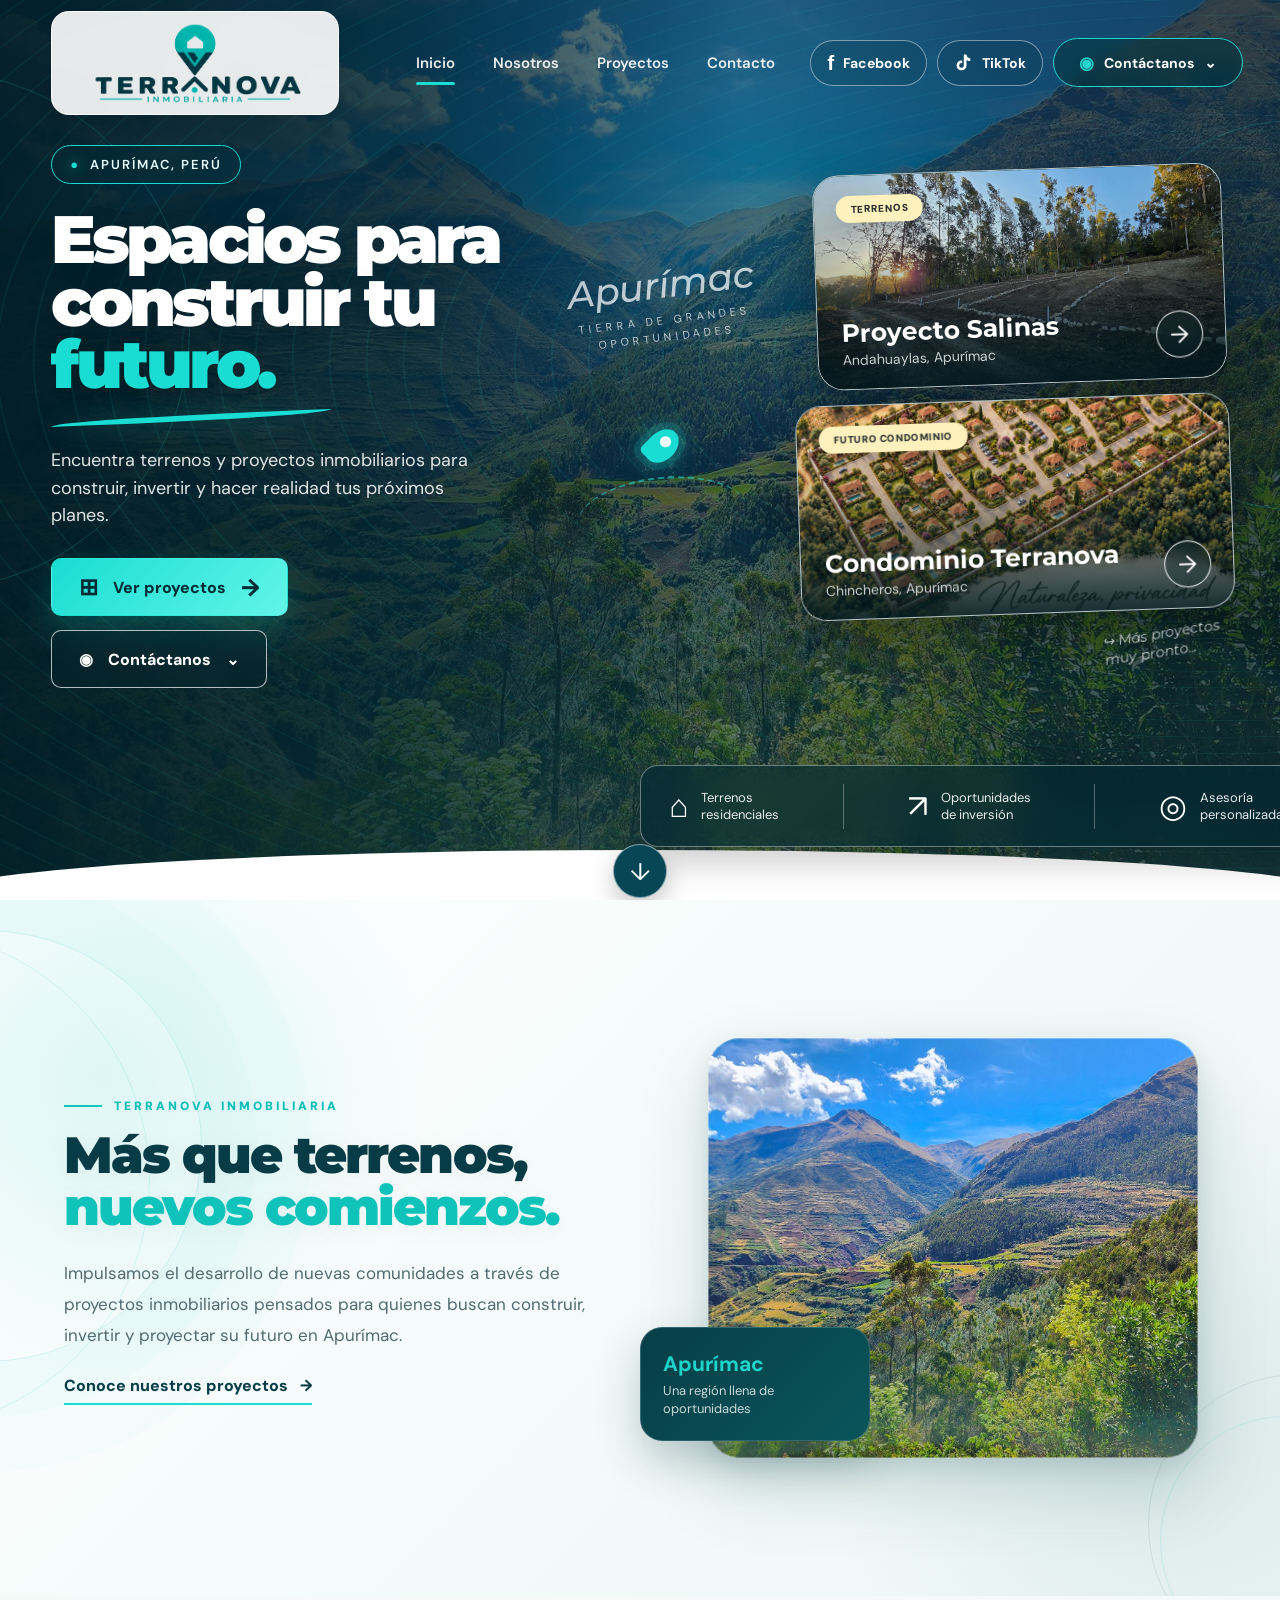
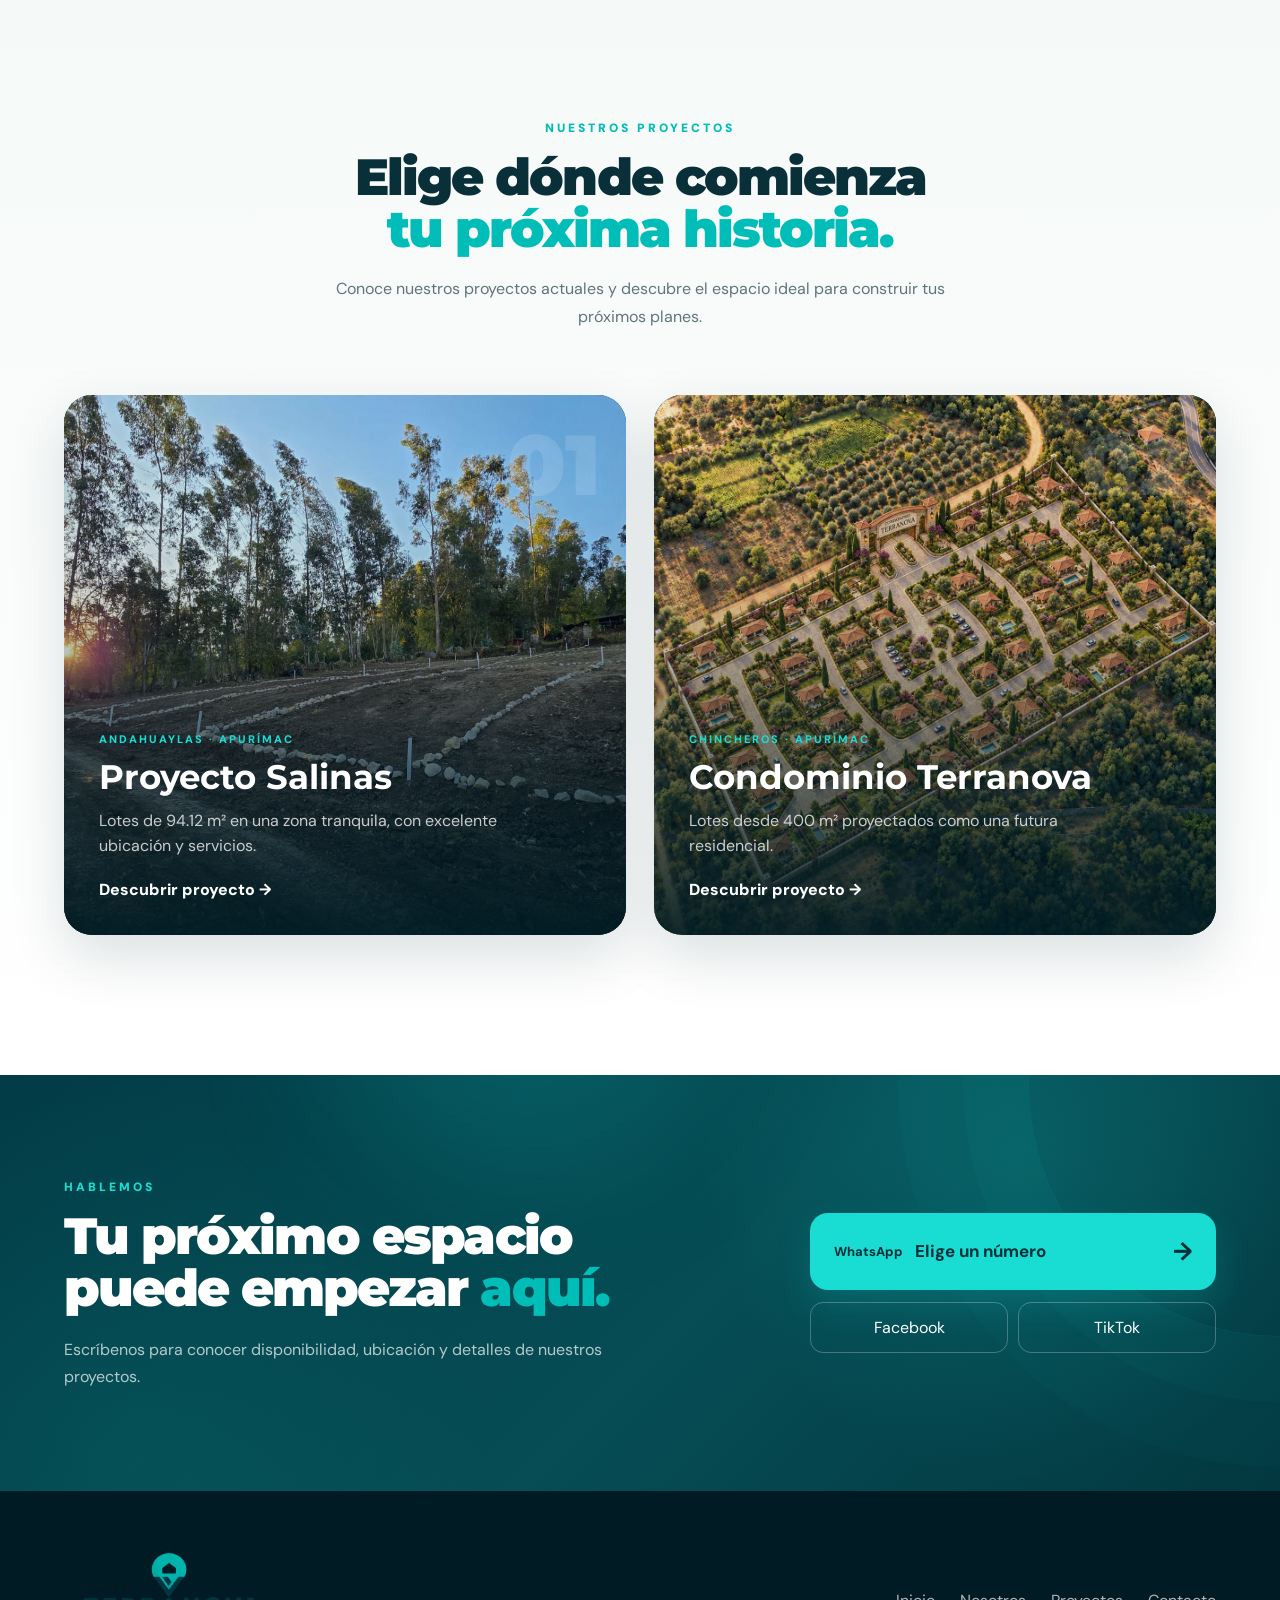
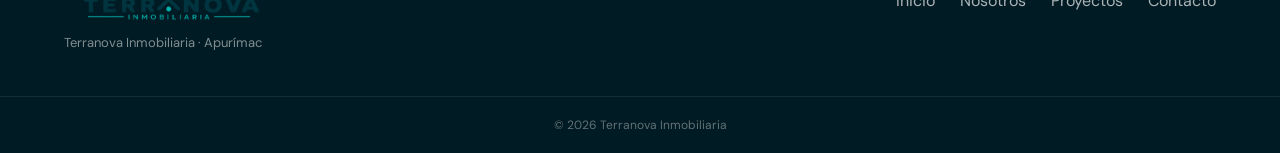
==== commit a4ef85d4: "Update index.html" ====
--- a/index.html
+++ b/index.html
@@ -127,8 +127,6 @@
 
 </div>
 
-    </div>
-
     <button class="mobile-menu" id="mobileMenu" aria-label="Abrir menú">
       <span></span>
       <span></span>
@@ -175,13 +173,13 @@
 
     <button type="button"
             class="btn btn-glass"
-            onclick="toggleBottomWhatsapp(event)">
+            onclick="toggleHeroWhatsapp(event)">
         <span>◉</span>
         Contáctanos
         <span>⌄</span>
     </button>
 
-    <div class="whatsapp-menu hero-whatsapp-menu" id="bottomWhatsappMenu">
+    <div class="whatsapp-menu hero-whatsapp-menu" id="heroWhatsappMenu">
 
         <p class="wa-menu-title">
             ¿Con quién deseas comunicarte?
@@ -231,7 +229,7 @@
 
 
     <!-- PROYECTOS -->
-    <div class="project-stack" id="proyectos">
+    <div class="project-stack">
 
       <!-- SALINAS -->
       <a href="salinas.html" class="project-card project-card-1 reveal">
@@ -474,7 +472,7 @@
 
             <span>CHINCHEROS · APURÍMAC</span>
 
-            <h3>Proyecto Chincheros</h3>
+            <h3>Condominio Terranova</h3>
 
             <p>
               Lotes desde 400 m² proyectados como
@@ -529,13 +527,13 @@
 
     <div class="contact-actions reveal">
 
-      <button type="button" class="contact-wa" onclick="toggleBottomWhatsapp()">
+      <button type="button" class="contact-wa" onclick="toggleContactWhatsapp(event)">
         <span>WhatsApp</span>
         <strong>Elige un número</strong>
         <b>→</b>
       </button>
 
-        <div class="bottom-wa-menu" id="bottomWhatsappMenu">
+        <div class="bottom-wa-menu" id="contactWhatsappMenu">
 
   <a href="https://wa.me/51922836427?text=Hola%2C%20vengo%20desde%20la%20p%C3%A1gina%20web%20de%20Terranova%20Inmobiliaria.%20Quisiera%20recibir%20informaci%C3%B3n%20sobre%20sus%20proyectos%20disponibles."
      target="_blank">
@@ -611,5 +609,59 @@
 
 <script src="script.js"></script>
 
+<script>
+(function () {
+  function closeContactMenus(except) {
+    ["whatsappMenu", "heroWhatsappMenu", "contactWhatsappMenu"].forEach(function (id) {
+      var menu = document.getElementById(id);
+      if (menu && menu !== except) menu.classList.remove("open");
+    });
+  }
+
+  window.toggleWhatsapp = function (event) {
+    if (event) { event.preventDefault(); event.stopPropagation(); }
+    var menu = document.getElementById("whatsappMenu");
+    if (!menu) return;
+    var willOpen = !menu.classList.contains("open");
+    closeContactMenus(menu);
+    menu.classList.toggle("open", willOpen);
+  };
+
+  window.toggleHeroWhatsapp = function (event) {
+    if (event) { event.preventDefault(); event.stopPropagation(); }
+    var menu = document.getElementById("heroWhatsappMenu");
+    if (!menu) return;
+    var willOpen = !menu.classList.contains("open");
+    closeContactMenus(menu);
+    menu.classList.toggle("open", willOpen);
+  };
+
+  window.toggleContactWhatsapp = function (event) {
+    if (event) { event.preventDefault(); event.stopPropagation(); }
+    var menu = document.getElementById("contactWhatsappMenu");
+    if (!menu) return;
+    var willOpen = !menu.classList.contains("open");
+    closeContactMenus(menu);
+    menu.classList.toggle("open", willOpen);
+  };
+
+  document.addEventListener("click", function (event) {
+    if (!event.target.closest(".whatsapp-wrapper, .hero-contact-wrapper, .contact-actions")) {
+      closeContactMenus(null);
+    }
+  });
+
+  document.querySelectorAll('a[href="#proyectos"]').forEach(function (link) {
+    link.addEventListener("click", function (event) {
+      var target = document.getElementById("proyectos");
+      if (!target) return;
+      event.preventDefault();
+      target.scrollIntoView({ behavior: "smooth", block: "start" });
+    });
+  });
+})();
+</script>
+
+
 </body>
 </html>
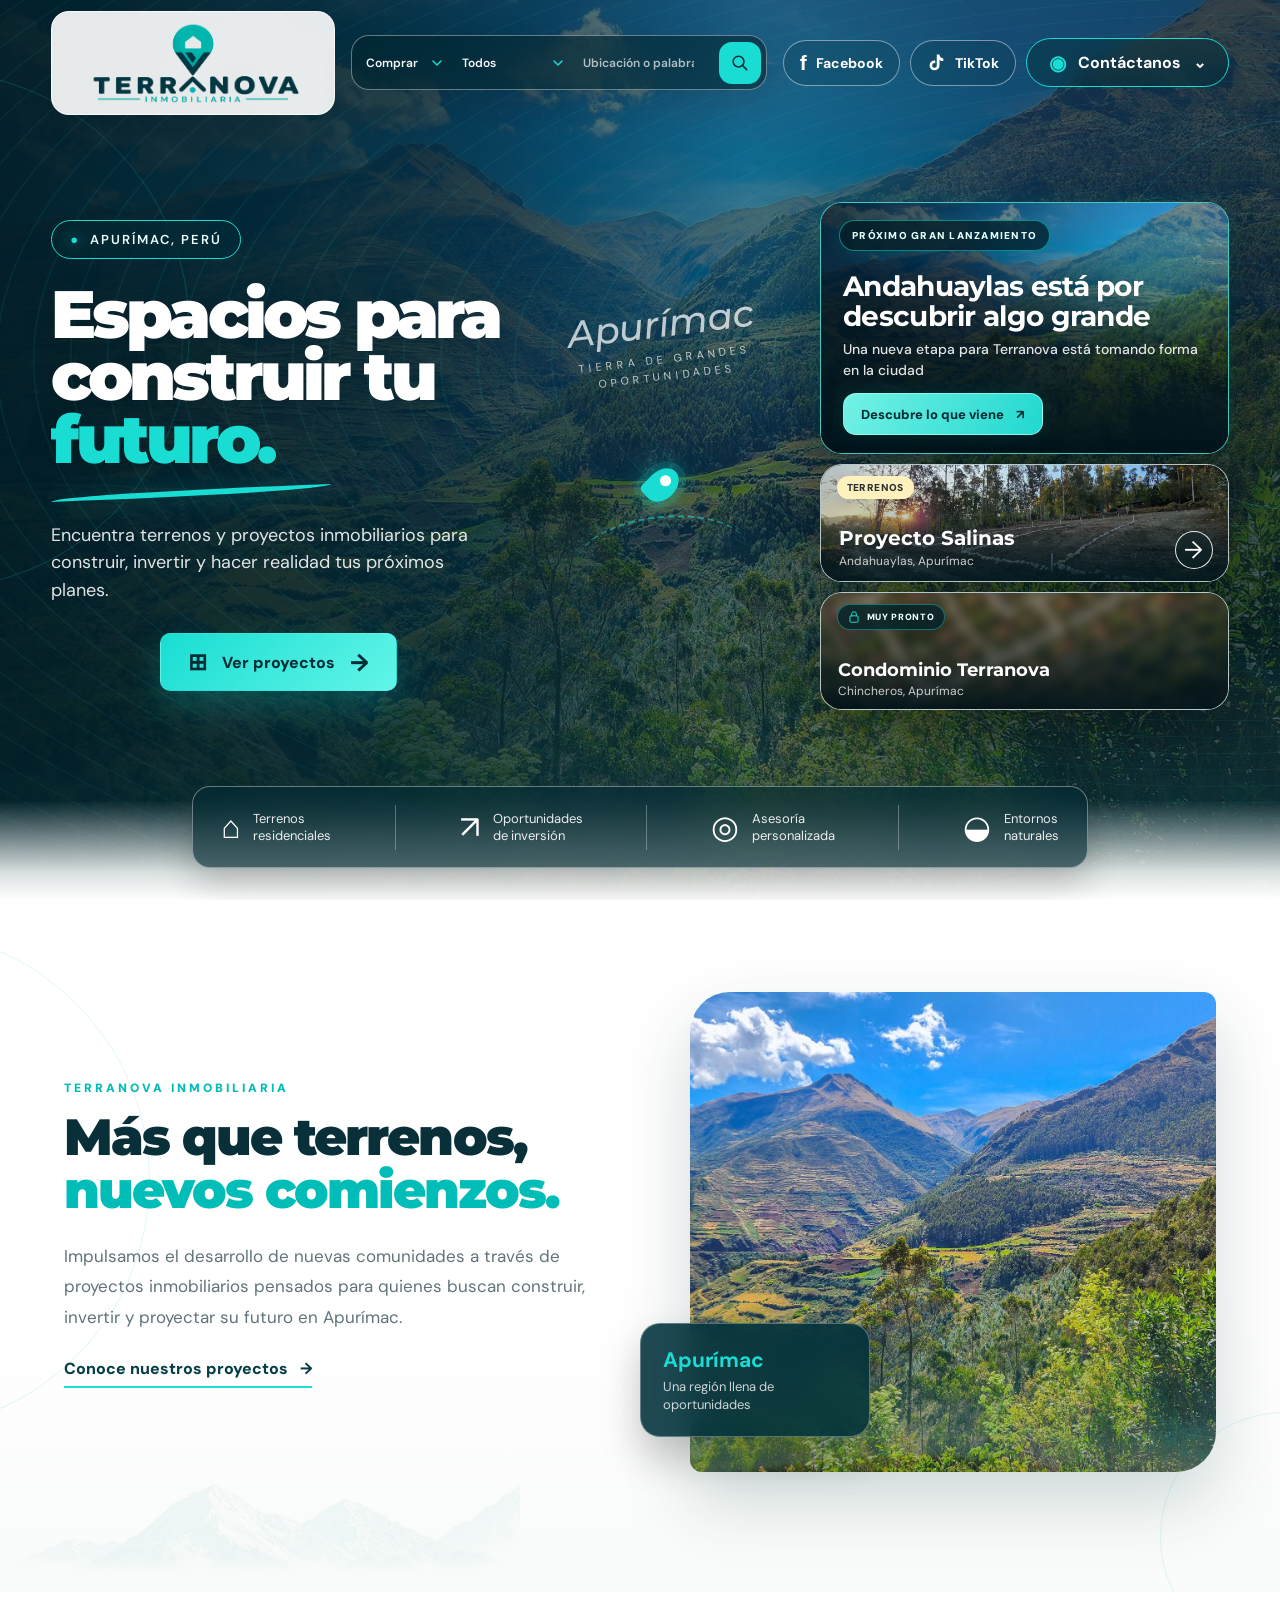
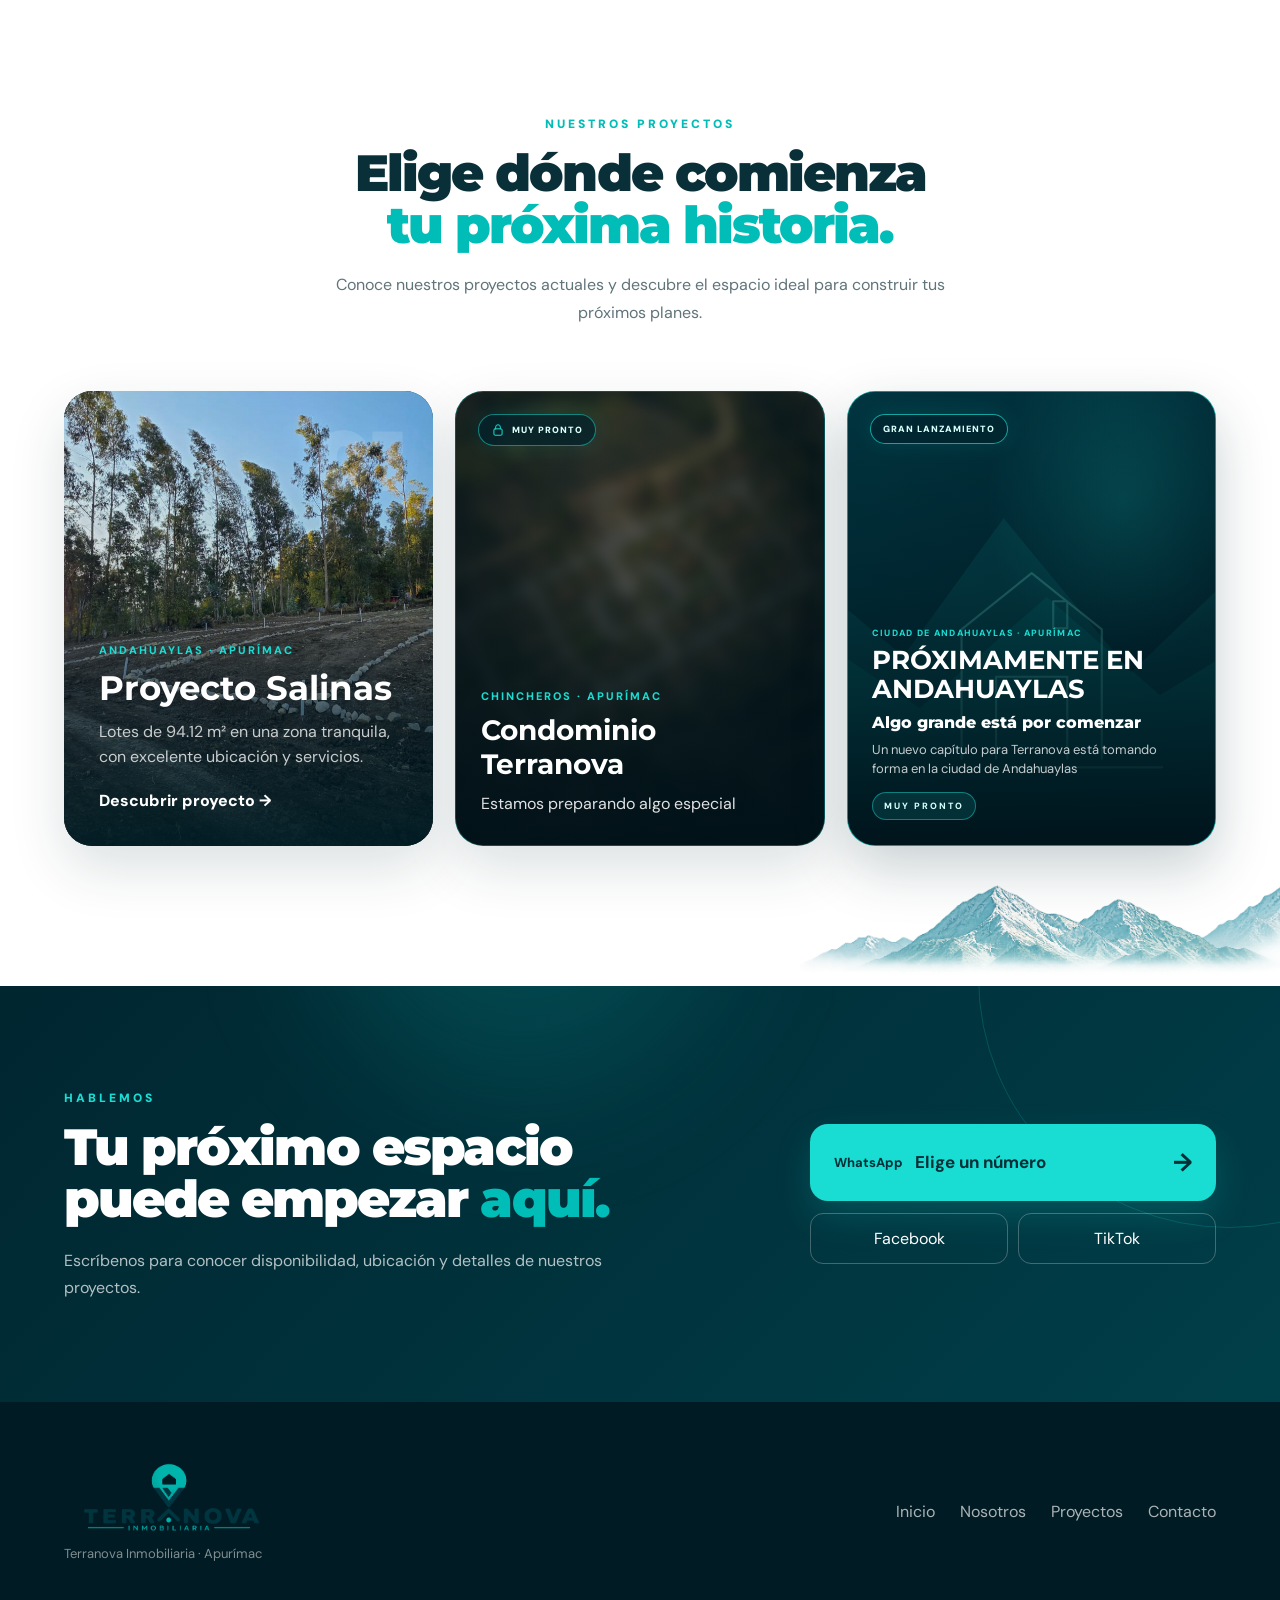
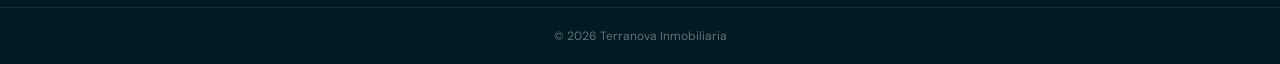
==== commit 5844f983: "terranova con portada buscador y nuevos proyectos" ====
--- a/index.html
+++ b/index.html
@@ -43,11 +43,42 @@
            class="brand-logo">
     </a>
 
-    <div class="nav-links">
-      <a href="#inicio" class="active">Inicio</a>
-      <a href="#nosotros">Nosotros</a>
-      <a href="#proyectos">Proyectos</a>
-      <a href="#contacto">Contacto</a>
+    <div class="nav-search">
+      <button class="search-mobile-toggle" type="button" aria-expanded="false" aria-controls="propertySearchForm">
+        <svg viewBox="0 0 24 24" aria-hidden="true">
+          <circle cx="10.8" cy="10.8" r="6.8"></circle>
+          <path d="m16 16 5 5"></path>
+        </svg>
+        <span>Comprar o alquilar propiedades</span>
+        <span class="search-toggle-chevron" aria-hidden="true">⌄</span>
+      </button>
+
+      <form class="property-search" id="propertySearchForm" action="#proyectos" role="search" aria-label="Buscar propiedades">
+        <label class="visually-hidden" for="searchOperation">Operación</label>
+        <select id="searchOperation" name="operacion">
+          <option value="comprar">Comprar</option>
+          <option value="alquilar">Alquilar</option>
+        </select>
+
+        <label class="visually-hidden" for="searchType">Tipo de inmueble</label>
+        <select id="searchType" name="tipo">
+          <option value="todos">Todos</option>
+          <option value="terrenos">Terrenos y lotes</option>
+          <option value="casas">Casas</option>
+          <option value="departamentos">Departamentos</option>
+          <option value="locales">Locales comerciales</option>
+        </select>
+
+        <label class="visually-hidden" for="searchLocation">Ubicación o palabras clave</label>
+        <input id="searchLocation" name="ubicacion" type="search" placeholder="Ubicación o palabra clave" autocomplete="off">
+
+        <button class="property-search-submit" type="submit" aria-label="Buscar propiedades">
+          <svg viewBox="0 0 24 24" aria-hidden="true">
+            <circle cx="10.8" cy="10.8" r="6.8"></circle>
+            <path d="m16 16 5 5"></path>
+          </svg>
+        </button>
+      </form>
     </div>
 
   <div class="nav-social">
@@ -127,12 +158,6 @@
 
 </div>
 
-    <button class="mobile-menu" id="mobileMenu" aria-label="Abrir menú">
-      <span></span>
-      <span></span>
-      <span></span>
-    </button>
-
   </nav>
 
 
@@ -169,43 +194,6 @@
           <span class="arrow">→</span>
         </a>
 
-      <div class="hero-contact-wrapper">
-
-    <button type="button"
-            class="btn btn-glass"
-            onclick="toggleHeroWhatsapp(event)">
-        <span>◉</span>
-        Contáctanos
-        <span>⌄</span>
-    </button>
-
-    <div class="whatsapp-menu hero-whatsapp-menu" id="heroWhatsappMenu">
-
-        <p class="wa-menu-title">
-            ¿Con quién deseas comunicarte?
-        </p>
-
-        <a href="https://wa.me/51922836427?text=Hola%20Terranova%20Inmobiliaria,%20quisiera%20recibir%20información%20sobre%20sus%20proyectos."
-           target="_blank">
-            <span>
-                <strong>WhatsApp 1</strong>
-                <small>+51 922 836 427</small>
-            </span>
-            <b>›</b>
-        </a>
-
-        <a href="https://wa.me/51941201577?text=Hola%20Terranova%20Inmobiliaria,%20quisiera%20recibir%20información%20sobre%20sus%20proyectos."
-           target="_blank">
-            <span>
-                <strong>WhatsApp 2</strong>
-                <small>+51 941 201 577</small>
-            </span>
-            <b>›</b>
-        </a>
-
-    </div>
-
-</div>
       </div>
 
     </div>
@@ -231,6 +219,19 @@
     <!-- PROYECTOS -->
     <div class="project-stack">
 
+      <article class="project-card project-card-launch reveal" aria-label="Gran lanzamiento próximamente en Andahuaylas">
+        <div class="launch-landscape" role="img" aria-label="Paisaje referencial de Apurímac, no corresponde a una imagen del proyecto"></div>
+        <div class="project-launch-shade"></div>
+        <span class="project-launch-label">PRÓXIMO GRAN LANZAMIENTO</span>
+        <div class="project-launch-content">
+          <h3>Andahuaylas está por descubrir algo grande</h3>
+          <p class="project-launch-description">Una nueva etapa para Terranova está tomando forma en la ciudad</p>
+          <button class="project-launch-cta" id="openAndahuaylasModal" type="button" aria-haspopup="dialog">
+            Descubre lo que viene <span aria-hidden="true">↗</span>
+          </button>
+        </div>
+      </article>
+
       <!-- SALINAS -->
       <a href="salinas.html" class="project-card project-card-1 reveal">
 
@@ -257,34 +258,30 @@
 
 
       <!-- CHINCHEROS -->
-      <a href="chincheros.html" class="project-card project-card-2 reveal">
+      <article class="project-card project-card-2 project-card-upcoming reveal" aria-label="Condominio Terranova, muy pronto">
 
         <img
          src="assets/chincheros/condominio-terranova.jpeg"
-      alt="Condominio Terranova">
+         alt=""
+         aria-hidden="true">
 
         <div class="project-shade"></div>
 
-        <div class="project-badge">
-          FUTURO CONDOMINIO
+        <div class="project-badge project-badge-upcoming">
+          <svg viewBox="0 0 24 24" aria-hidden="true">
+            <rect x="5" y="10" width="14" height="11" rx="2"></rect>
+            <path d="M8 10V7a4 4 0 0 1 8 0v3"></path>
+          </svg>
+          MUY PRONTO
         </div>
 
         <div class="project-info">
           <h3>Condominio Terranova</h3>
           <p>Chincheros, Apurímac</p>
-        </div>
-
-        <div class="project-arrow">
-          →
-        </div>
-
-      </a>
-
-      <div class="future-projects">
-        <span>↪</span>
-        Más proyectos<br>
-        muy pronto...
-      </div>
+          <p class="project-upcoming-description">Estamos preparando algo especial</p>
+        </div>
+
+      </article>
 
     </div>
 
@@ -323,13 +320,39 @@
   </div>
 
 
-  <a href="#nosotros" class="scroll-down">
-    ↓
-  </a>
-
-  <div class="hero-wave"></div>
-
 </header>
+
+<div class="launch-modal-backdrop" id="andahuaylasModal" hidden>
+  <section class="launch-modal" role="dialog" aria-modal="true" aria-labelledby="andahuaylasModalTitle" aria-describedby="andahuaylasModalDescription" tabindex="-1">
+    <button class="launch-modal-close" type="button" aria-label="Cerrar ventana">
+      <svg viewBox="0 0 24 24" aria-hidden="true">
+        <path d="m6 6 12 12M18 6 6 18"></path>
+      </svg>
+    </button>
+    <div class="launch-modal-art" role="img" aria-label="Paisaje referencial de Apurímac; no representa el proyecto">
+      <span>IMAGEN REFERENCIAL · APURÍMAC</span>
+    </div>
+    <div class="launch-modal-content">
+      <span class="launch-modal-badge">PRÓXIMAMENTE</span>
+      <p class="launch-modal-eyebrow">TERRANOVA · ANDAHUAYLAS</p>
+      <h2 id="andahuaylasModalTitle">ALGO GRANDE ESTÁ POR COMENZAR</h2>
+      <p id="andahuaylasModalDescription">Muy pronto, Terranova presentará un nuevo proyecto en la ciudad de Andahuaylas</p>
+      <button class="launch-modal-whatsapp-button" id="launchWhatsAppButton" type="button" aria-expanded="false" aria-controls="launchWhatsAppOptions">
+        Quiero saber más <span aria-hidden="true">↗</span>
+      </button>
+      <div class="launch-modal-whatsapp-options" id="launchWhatsAppOptions" role="group" aria-label="Elige un asesor de WhatsApp" hidden>
+        <a href="https://wa.me/51922836427" data-launch-whatsapp="51922836427" target="_blank" rel="noopener noreferrer">
+          <span><strong>WhatsApp 1</strong><small>+51 922 836 427</small></span>
+          <b aria-hidden="true">↗</b>
+        </a>
+        <a href="https://wa.me/51941201577" data-launch-whatsapp="51941201577" target="_blank" rel="noopener noreferrer">
+          <span><strong>WhatsApp 2</strong><small>+51 941 201 577</small></span>
+          <b aria-hidden="true">↗</b>
+        </a>
+      </div>
+    </div>
+  </section>
+</div>
 
 
 <!-- ======================================================
@@ -413,6 +436,51 @@
 
     </div>
 
+    <p class="search-results-message" id="searchResultsMessage" role="status" aria-live="polite" hidden></p>
+
+    <div class="search-empty-state" id="searchEmptyState" role="status" aria-live="polite" hidden>
+      <div class="empty-landscape" aria-hidden="true">
+        <svg viewBox="0 0 260 180" role="img">
+          <circle class="empty-sun" cx="198" cy="42" r="19"></circle>
+          <path class="empty-mountain-back" d="M18 126 74 67l42 48 35-38 75 61v25H18z"></path>
+          <path class="empty-mountain-front" d="M18 137 69 99l37 28 41-36 79 51v19H18z"></path>
+          <path class="empty-house" d="m87 119 31-25 31 25v36h-62z"></path>
+          <path class="empty-house-roof" d="m78 121 40-33 40 33"></path>
+          <path class="empty-house-door" d="M111 155v-22h15v22"></path>
+          <path class="empty-ground" d="M18 158c34-12 61 8 97-2s64-8 112 4"></path>
+          <path class="empty-leaf" d="M47 110c-3-12 3-20 15-23 1 12-4 20-15 23Zm1 12c-9-8-10-17-4-27 8 9 9 18 4 27Z"></path>
+          <path class="empty-leaf-stem" d="M47 124c1-9 4-16 9-23"></path>
+        </svg>
+      </div>
+      <div class="empty-copy">
+        <span class="empty-eyebrow">SEGUIMOS BUSCANDO CONTIGO</span>
+        <h3>¡Ups! Aún no encontramos tu espacio ideal <span aria-hidden="true">🌿</span></h3>
+        <p id="emptySearchMessage">
+          Parece que esta propiedad todavía está por llegar. ¡Pero tu próxima gran oportunidad puede estar más cerca de lo que imaginas!
+        </p>
+        <span class="empty-search-location" id="emptySearchLocation"></span>
+        <div class="empty-actions">
+          <button class="empty-reset-button" id="resetPropertySearch" type="button">Explorar otras opciones</button>
+          <div class="search-whatsapp-picker">
+            <button class="empty-whatsapp-button" id="emptyWhatsAppButton" type="button" aria-expanded="false" aria-controls="emptyWhatsAppMenu">
+              Cuéntanos qué buscas <span aria-hidden="true">⌄</span>
+            </button>
+            <div class="search-whatsapp-menu" id="emptyWhatsAppMenu" role="group" aria-label="Elige un asesor por WhatsApp" hidden>
+              <p>Elige con quién conversar</p>
+              <a href="https://wa.me/51922836427" data-search-whatsapp="51922836427" target="_blank" rel="noopener noreferrer">
+                <span><strong>WhatsApp 1</strong><small>+51 922 836 427</small></span>
+                <b aria-hidden="true">↗</b>
+              </a>
+              <a href="https://wa.me/51941201577" data-search-whatsapp="51941201577" target="_blank" rel="noopener noreferrer">
+                <span><strong>WhatsApp 2</strong><small>+51 941 201 577</small></span>
+                <b aria-hidden="true">↗</b>
+              </a>
+            </div>
+          </div>
+        </div>
+      </div>
+    </div>
+
 
     <div class="projects-large-grid">
 
@@ -454,18 +522,23 @@
 
 
       <!-- CHINCHEROS -->
-      <a href="chincheros.html" class="large-project reveal">
+      <article class="large-project large-project-upcoming reveal" aria-label="Condominio Terranova, muy pronto">
 
         <div class="large-project-image">
 
           <img
             src="assets/chincheros/propuesta-residencial.png"
-            alt="Proyecto Chincheros">
+            alt=""
+            aria-hidden="true">
 
           <div class="large-project-overlay"></div>
 
-          <span class="large-project-number">
-            02
+          <span class="large-project-status">
+            <svg viewBox="0 0 24 24" aria-hidden="true">
+              <rect x="5" y="10" width="14" height="11" rx="2"></rect>
+              <path d="M8 10V7a4 4 0 0 1 8 0v3"></path>
+            </svg>
+            MUY PRONTO
           </span>
 
           <div class="large-project-content">
@@ -474,20 +547,36 @@
 
             <h3>Condominio Terranova</h3>
 
-            <p>
-              Lotes desde 400 m² proyectados como
-              una futura residencial.
-            </p>
-
-            <div class="discover">
-              Descubrir proyecto →
-            </div>
+            <p>Estamos preparando algo especial</p>
 
           </div>
 
         </div>
 
-      </a>
+      </article>
+
+      <article class="large-project large-project-launch reveal" aria-label="Gran lanzamiento próximamente en Andahuaylas">
+        <div class="large-project-image">
+          <div class="launch-landscape" aria-hidden="true">
+            <svg viewBox="0 0 640 420" preserveAspectRatio="xMidYMax slice">
+              <path class="launch-mountain-back" d="m0 285 115-112 86 72 93-128 118 143 90-86 138 111v135H0z"></path>
+              <path class="launch-mountain-front" d="m0 328 131-93 85 58 118-103 105 91 92-56 109 87v108H0z"></path>
+              <path class="launch-architecture" d="M255 340V220l65-52 65 52v120m-98 0v-76h66v76m-13-121h13v-25h-13zm-43 129h144"></path>
+            </svg>
+          </div>
+          <div class="large-project-overlay"></div>
+          <span class="large-project-status launch-status">
+            GRAN LANZAMIENTO
+          </span>
+          <div class="large-project-content">
+            <span>CIUDAD DE ANDAHUAYLAS · APURÍMAC</span>
+            <h3>PRÓXIMAMENTE EN ANDAHUAYLAS</h3>
+            <p class="launch-headline">Algo grande está por comenzar</p>
+            <p>Un nuevo capítulo para Terranova está tomando forma en la ciudad de Andahuaylas</p>
+            <span class="launch-coming-soon">MUY PRONTO</span>
+          </div>
+        </div>
+      </article>
 
     </div>
 
--- a/style.css
+++ b/style.css
@@ -491,6 +491,7 @@
 
 .hero-actions{
   display:flex;
+  justify-content:center;
   gap:14px;
   flex-wrap:wrap;
 }
@@ -847,60 +848,6 @@
   background:rgba(255,255,255,.3);
 }
 
-.scroll-down{
-  position:absolute;
-  z-index:15;
-
-  bottom:2px;
-  left:50%;
-
-  transform:translateX(-50%);
-
-  width:54px;
-  height:54px;
-
-  display:flex;
-  align-items:center;
-  justify-content:center;
-
-  border-radius:50%;
-  border:1px solid rgba(255,255,255,.5);
-
-  color:white;
-  font-size:24px;
-
-  background:#074755;
-
-  box-shadow:0 10px 25px rgba(0,0,0,.22);
-
-  animation:scrollBounce 2s infinite;
-}
-
-@keyframes scrollBounce{
-  0%,100%{
-    transform:translateX(-50%) translateY(0);
-  }
-  50%{
-    transform:translateX(-50%) translateY(6px);
-  }
-}
-
-.hero-wave{
-  position:absolute;
-  z-index:4;
-
-  left:-5%;
-  right:-5%;
-  bottom:-80px;
-
-  height:130px;
-
-  background:white;
-
-  border-radius:50% 50% 0 0 / 35% 35% 0 0;
-}
-
-
 /* =========================================================
    CONTENEDORES GENERALES
 ========================================================= */
@@ -1668,14 +1615,6 @@
     display:none;
   }
 
-  .scroll-down{
-    display:none;
-  }
-
-  .hero-wave{
-    bottom:-100px;
-  }
-
   .about-section{
     padding:90px 0;
   }
@@ -1827,881 +1766,2540 @@
     scroll-behavior:auto !important;
   }
 }
-/* ==========================================
-   CORRECCIÓN TEMPORAL - CONTENIDO DEL HERO
-   ========================================== */
-
-.hero-content,
-.hero-copy,
-.hero-text,
-.hero-projects,
-.project-cards,
-.hero-actions,
-.hero-location,
-.hero-badge,
-.hero .reveal,
-.hero [class*="reveal"] {
-    opacity: 1 !important;
-    visibility: visible !important;
-    transform: none !important;
-    filter: none !important;
-}
-/* SOLUCIÓN VISIBILIDAD GENERAL */
-.reveal {
-    opacity: 1 !important;
-    visibility: visible !important;
-    transform: none !important;
-}
-/* =========================================
-   DIAGNÓSTICO / CORRECCIÓN SECCIÓN NOSOTROS
-   ========================================= */
-
-#nosotros {
-    display: block !important;
-    position: relative !important;
-    min-height: auto !important;
-    height: auto !important;
-}
-
-#nosotros .section-container,
-#nosotros .about-grid {
-    display: grid !important;
-    grid-template-columns: 1fr 1fr !important;
-    align-items: center !important;
-    gap: 100px !important;
-
-    opacity: 1 !important;
-    visibility: visible !important;
-}
-
-#nosotros .about-copy,
-#nosotros .about-visual,
-#nosotros .reveal {
-    display: block !important;
-    opacity: 1 !important;
-    visibility: visible !important;
-    transform: none !important;
-    filter: none !important;
-}
-/* ICONO TIKTOK */
-.social-circle.tiktok svg {
-    width: 21px;
-    height: 21px;
-    display: block;
-    color: #ffffff;
-    transition: transform .3s ease;
-}
-
-.social-circle.tiktok:hover svg {
-    transform: scale(1.12);
-}
-/* ==========================================================
-   TERRANOVA 2026 — MEJORA VISUAL PÁGINA PRINCIPAL
-   ========================================================== */
-
-/* ---------- NOSOTROS ---------- */
-
-#nosotros {
-    position: relative !important;
-    overflow: hidden !important;
-    padding: 120px 0 !important;
-
-    background:
-        radial-gradient(circle at 8% 25%,
-            rgba(17, 199, 190, .13) 0,
-            rgba(17, 199, 190, 0) 25%),
-        radial-gradient(circle at 92% 75%,
-            rgba(3, 74, 84, .09) 0,
-            rgba(3, 74, 84, 0) 28%),
-        linear-gradient(
-            135deg,
-            #ffffff 0%,
-            #f4fbfa 48%,
-            #eef8f6 100%
-        ) !important;
-}
-
-/* Mancha decorativa superior */
-#nosotros::before {
-    content: "";
-    position: absolute;
-    width: 430px;
-    height: 430px;
-    border: 1px solid rgba(18, 195, 187, .16);
-    border-radius: 50%;
-    left: -230px;
-    top: 30px;
-    box-shadow:
-        0 0 0 55px rgba(18, 195, 187, .025),
-        0 0 0 110px rgba(18, 195, 187, .018);
-    pointer-events: none;
-}
-
-/* Detalle derecho */
-#nosotros::after {
-    content: "";
-    position: absolute;
-    width: 300px;
-    height: 300px;
-    border: 1px solid rgba(0, 76, 86, .10);
-    border-radius: 50%;
-    right: -170px;
-    bottom: -80px;
-    pointer-events: none;
-}
-
-#nosotros .section-container {
-    position: relative;
-    z-index: 2;
-}
-
-#nosotros .about-copy {
-    position: relative;
-}
-
-#nosotros .section-label {
-    display: inline-flex;
-    align-items: center;
-    gap: 12px;
-}
-
-#nosotros .section-label::before {
-    content: "";
-    width: 38px;
-    height: 2px;
-    background: #10c7bf;
-    display: inline-block;
-}
-
-#nosotros .about-copy h2 {
-    color: #073b45;
-    text-shadow: 0 4px 30px rgba(3, 62, 72, .05);
-}
-
-#nosotros .about-copy h2 span {
-    color: #0fc3bb;
-}
-
-#nosotros .about-copy p {
-    color: #526a70;
-    line-height: 1.8;
-}
-
-/* Foto Apurímac */
-#nosotros .about-visual {
-    position: relative;
-    padding: 18px;
-}
-
-#nosotros .photo-frame {
-    position: relative;
-    overflow: hidden;
-    border-radius: 32px !important;
-    box-shadow:
-        0 30px 70px rgba(0, 58, 67, .17),
-        0 8px 22px rgba(0, 58, 67, .10);
-}
-
-#nosotros .photo-frame::after {
-    content: "";
-    position: absolute;
-    inset: 0;
-    border-radius: inherit;
-    box-shadow: inset 0 0 0 1px rgba(255,255,255,.35);
-    pointer-events: none;
-}
-
-#nosotros .photo-frame img {
-    width: 100% !important;
-    height: 100% !important;
-    min-height: 420px;
-    display: block;
-    object-fit: cover;
-}
-
-/* Tarjeta Apurímac */
-#nosotros .floating-card {
-    background:
-        linear-gradient(135deg, #073e47, #0a555b) !important;
-    border: 1px solid rgba(255,255,255,.16);
-    box-shadow: 0 20px 45px rgba(1, 51, 60, .24);
-    border-radius: 22px !important;
-}
-
-#nosotros .floating-card strong {
-    color: #1dd4cb !important;
-}
-
-
-/* ==========================================================
-   SECCIÓN PROYECTOS
-   ========================================================== */
-
-#proyectos-section {
-    position: relative;
-    overflow: hidden;
-    padding: 120px 0 135px !important;
-
-    background:
-        radial-gradient(circle at 85% 10%,
-            rgba(18, 199, 190, .12),
-            transparent 28%),
-        radial-gradient(circle at 10% 90%,
-            rgba(2, 72, 81, .09),
-            transparent 30%),
-        linear-gradient(
-            180deg,
-            #edf8f6 0%,
-            #f8fbf9 48%,
-            #edf6f3 100%
-        ) !important;
-}
-
-/* Círculo decorativo */
-#proyectos-section::before {
-    content: "";
-    position: absolute;
-    width: 480px;
-    height: 480px;
-    border-radius: 50%;
-    border: 1px solid rgba(15, 194, 186, .12);
-    right: -260px;
-    top: 90px;
-    box-shadow:
-        0 0 0 65px rgba(15, 194, 186, .025),
-        0 0 0 130px rgba(15, 194, 186, .015);
-    pointer-events: none;
-}
-
-/* Pequeño detalle geométrico */
-#proyectos-section::after {
-    content: "";
-    position: absolute;
-    width: 180px;
-    height: 180px;
-    left: 4%;
-    top: 42%;
-    border-left: 2px solid rgba(15, 194, 186, .12);
-    border-bottom: 2px solid rgba(15, 194, 186, .12);
-    transform: rotate(45deg);
-    pointer-events: none;
-}
-
-#proyectos-section .section-container {
-    position: relative;
-    z-index: 2;
-}
-
-#proyectos-section .section-heading {
-    max-width: 760px;
-    margin-left: auto;
-    margin-right: auto;
-    text-align: center;
-}
-
-#proyectos-section .section-label {
-    display: inline-flex;
-    align-items: center;
-    gap: 12px;
-}
-
-#proyectos-section .section-label::before,
-#proyectos-section .section-label::after {
-    content: "";
-    width: 32px;
-    height: 2px;
-    background: #13c7bf;
-}
-
-#proyectos-section .section-heading h2 {
-    color: #073c45;
-}
-
-#proyectos-section .section-heading h2 span {
-    color: #11bfb7;
-}
-
-
-/* ---------- TARJETAS GRANDES ---------- */
-
-#proyectos-section .projects-large-grid {
-    gap: 30px !important;
-    margin-top: 60px;
-}
-
-#proyectos-section .large-project {
-    border-radius: 30px !important;
-    overflow: hidden;
-    box-shadow:
-        0 25px 55px rgba(0, 56, 65, .14),
-        0 5px 15px rgba(0, 56, 65, .08);
-    border: 1px solid rgba(4, 83, 91, .10);
-    background: white;
-}
-
-#proyectos-section .large-project-image {
-    border-radius: 30px !important;
-    overflow: hidden;
-}
-
-/* Número 01 / 02 */
-#proyectos-section .large-project-number {
-    background: rgba(3, 57, 66, .72);
-    border: 1px solid rgba(255,255,255,.25);
-    backdrop-filter: blur(8px);
-    border-radius: 14px;
-    padding: 8px 12px;
-}
-
-/* Primera tarjeta: Salinas */
-#proyectos-section .large-project:first-child {
-    box-shadow:
-        0 25px 55px rgba(0, 105, 108, .17),
-        0 5px 15px rgba(0, 56, 65, .08);
-}
-
-/* Segunda tarjeta: Condominio */
-#proyectos-section .large-project:nth-child(2) {
-    border: 1px solid rgba(156, 91, 48, .20);
-    box-shadow:
-        0 25px 55px rgba(93, 70, 40, .16),
-        0 5px 15px rgba(0, 56, 65, .07);
-}
-
-
-/* ==========================================================
-   CONTACTO — TRANSICIÓN MÁS ELEGANTE
-   ========================================================== */
-
-#contacto {
-    position: relative;
-    overflow: hidden;
-
-    background:
-        radial-gradient(circle at 80% 20%,
-            rgba(18, 211, 201, .16),
-            transparent 30%),
-        radial-gradient(circle at 10% 90%,
-            rgba(18, 211, 201, .08),
-            transparent 30%),
-        linear-gradient(
-            135deg,
-            #023c46 0%,
-            #064d55 55%,
-            #033840 100%
-        ) !important;
-}
-
-#contacto::before {
-    content: "";
-    position: absolute;
-    width: 500px;
-    height: 500px;
-    border: 1px solid rgba(30, 220, 210, .09);
-    border-radius: 50%;
-    right: -250px;
-    top: -240px;
-    box-shadow:
-        0 0 0 65px rgba(30,220,210,.025),
-        0 0 0 130px rgba(30,220,210,.015);
-    pointer-events: none;
-}
-
-
-/* ==========================================================
-   RESPONSIVE — CELULAR
-   ========================================================== */
-
-@media (max-width: 768px) {
-
-    /* Evita desplazamiento lateral */
-    html,
-    body {
-        width: 100%;
-        max-width: 100%;
-        overflow-x: hidden !important;
-    }
-
-    /* NOSOTROS */
-    #nosotros {
-        padding: 75px 0 85px !important;
-    }
-
-    #nosotros .section-container,
-    #nosotros .about-grid {
-        width: calc(100% - 36px) !important;
-        max-width: none !important;
-        margin: 0 auto !important;
-
-        display: flex !important;
-        flex-direction: column !important;
-        grid-template-columns: none !important;
-
-        gap: 45px !important;
-    }
-
-    #nosotros .about-copy {
-        width: 100% !important;
-        max-width: 100% !important;
-    }
-
-    #nosotros .about-copy h2 {
-        font-size: clamp(38px, 11vw, 56px) !important;
-        line-height: .98 !important;
-        letter-spacing: -2px !important;
-    }
-
-    #nosotros .about-copy p {
-        font-size: 16px !important;
-        line-height: 1.75 !important;
-    }
-
-    /* ESTA PARTE ARREGLA LA FOTO CORTADA */
-    #nosotros .about-visual {
-        width: 100% !important;
-        max-width: 100% !important;
-        padding: 0 !important;
-        margin: 0 !important;
-        overflow: visible !important;
-    }
-
-    #nosotros .photo-frame {
-        width: 100% !important;
-        height: auto !important;
-        min-height: 0 !important;
-        aspect-ratio: 4 / 3 !important;
-        border-radius: 24px !important;
-        overflow: hidden !important;
-    }
-
-    #nosotros .photo-frame img {
-        display: block !important;
-        width: 100% !important;
-        height: 100% !important;
-        min-height: 0 !important;
-        max-width: 100% !important;
-
-        object-fit: cover !important;
-        object-position: center center !important;
-    }
-
-    #nosotros .floating-card {
-        position: relative !important;
-        left: auto !important;
-        right: auto !important;
-        bottom: auto !important;
-        top: auto !important;
-
-        width: calc(100% - 28px) !important;
-        max-width: none !important;
-
-        margin: -30px auto 0 !important;
-        padding: 20px 22px !important;
-
-        z-index: 5;
-    }
-
-
-    /* PROYECTOS */
-    #proyectos-section {
-        padding: 85px 0 95px !important;
-    }
-
-    #proyectos-section .section-container {
-        width: calc(100% - 36px) !important;
-        margin: 0 auto !important;
-    }
-
-    #proyectos-section .section-heading {
-        width: 100% !important;
-    }
-
-    #proyectos-section .section-heading h2 {
-        font-size: clamp(37px, 10vw, 54px) !important;
-        line-height: 1 !important;
-        letter-spacing: -2px !important;
-    }
-
-    #proyectos-section .projects-large-grid {
-        display: flex !important;
-        flex-direction: column !important;
-        grid-template-columns: none !important;
-        width: 100% !important;
-        gap: 24px !important;
-        margin-top: 45px !important;
-    }
-
-    #proyectos-section .large-project {
-        display: block !important;
-        width: 100% !important;
-        max-width: 100% !important;
-        margin: 0 !important;
-    }
-
-    #proyectos-section .large-project-image {
-        width: 100% !important;
-        height: 470px !important;
-        min-height: 470px !important;
-    }
-
-    #proyectos-section .large-project-image img {
-        width: 100% !important;
-        height: 100% !important;
-        object-fit: cover !important;
-        object-position: center !important;
-    }
-
-    #proyectos-section .large-project-content {
-        left: 22px !important;
-        right: 22px !important;
-        bottom: 25px !important;
-        width: auto !important;
-        max-width: none !important;
-    }
-
-    #proyectos-section .large-project-content h3 {
-        font-size: 31px !important;
-        line-height: 1.05 !important;
-    }
-
-    #proyectos-section .large-project-content p {
-        font-size: 14px !important;
-        line-height: 1.55 !important;
-    }
-
-
-    /* CONTACTO */
-    #contacto .section-container,
-    #contacto .contact-grid {
-        width: calc(100% - 36px) !important;
-        margin-left: auto !important;
-        margin-right: auto !important;
-    }
-
-    #contacto .contact-grid {
-        grid-template-columns: 1fr !important;
-        gap: 45px !important;
-    }
-
-    #contacto .contact-copy h2 {
-        font-size: clamp(38px, 10vw, 54px) !important;
-        line-height: 1 !important;
-    }
-
-    #contacto .contact-actions {
-        width: 100% !important;
-    }
-
-    #contacto .contact-wa {
-        width: 100% !important;
-        max-width: 100% !important;
-    }
-
-    #contacto .social-buttons {
-        width: 100% !important;
-        display: grid !important;
-        grid-template-columns: 1fr 1fr !important;
-        gap: 10px !important;
-    }
-
-}
-
-
-/* ==========================================================
-   CELULARES PEQUEÑOS
-   ========================================================== */
-
-@media (max-width: 480px) {
-
-    #nosotros .about-copy h2 {
-        font-size: 40px !important;
-    }
-
-    #nosotros .photo-frame {
-        aspect-ratio: 1 / 1 !important;
-    }
-
-    #proyectos-section .section-heading h2 {
-        font-size: 39px !important;
-    }
-
-    #proyectos-section .large-project-image {
-        height: 430px !important;
-        min-height: 430px !important;
-    }
-
-    #proyectos-section .large-project-content h3 {
-        font-size: 28px !important;
-    }
-
-    #contacto .social-buttons {
-        grid-template-columns: 1fr !important;
-    }
-
-}
-/* =====================================================
-   HEADER - REDES SOCIALES + WHATSAPP
-   ===================================================== */
+
+/* Proyectos anunciados: visibles, pero sin comportamiento de enlace. */
+.project-stack{
+  gap:12px;
+  transform:rotate(-1deg);
+}
+
+.project-card{
+  height:156px;
+  border-radius:22px;
+}
+
+.project-card:nth-child(2){
+  margin-left:-16px;
+}
+
+.project-card-upcoming,
+.project-card-launch{
+  cursor:default;
+}
+
+.project-card-upcoming img{
+  filter:blur(5px);
+  transform:scale(1.1);
+}
+
+.project-card-upcoming:hover,
+.project-card-launch:hover{
+  transform:none;
+  box-shadow:0 22px 45px rgba(0,0,0,.3);
+}
+
+.project-card-upcoming:hover img{
+  transform:scale(1.1);
+}
+
+.project-card-upcoming .project-shade{
+  background:linear-gradient(180deg,rgba(0,18,25,.42),rgba(0,23,31,.58) 48%,rgba(0,18,25,.96));
+}
+
+.project-badge-upcoming{
+  top:13px;
+  left:16px;
+  display:flex;
+  align-items:center;
+  gap:6px;
+  padding:6px 10px;
+  border:1px solid rgba(25,221,210,.42);
+  color:#e9fffd;
+  background:rgba(0,31,40,.78);
+  font-size:9px;
+  letter-spacing:.7px;
+  backdrop-filter:blur(8px);
+}
+
+.project-badge-upcoming svg,
+.large-project-status svg{
+  width:14px;
+  height:14px;
+  flex:0 0 auto;
+  fill:none;
+  stroke:var(--turquoise);
+  stroke-width:1.7;
+  stroke-linecap:round;
+  stroke-linejoin:round;
+}
+
+.project-card-upcoming .project-info{
+  left:18px;
+  right:15px;
+  bottom:13px;
+}
+
+.project-card-upcoming .project-info h3{
+  margin-bottom:2px;
+  font-size:20px;
+}
+
+.project-card-upcoming .project-info p{
+  font-size:12px;
+}
+
+.project-card-upcoming .project-info .project-upcoming-description{
+  margin-top:3px;
+  color:rgba(255,255,255,.9);
+  font-size:11px;
+}
+
+.project-card-launch{
+  position:relative;
+  height:178px;
+  border:1px solid rgba(25,221,210,.72);
+  background:
+    radial-gradient(ellipse at 80% 18%,rgba(25,221,210,.2),transparent 38%),
+    linear-gradient(135deg,#003d49 0%,#002b39 48%,#001a27 100%);
+  box-shadow:0 18px 42px rgba(0,0,0,.36),inset 0 0 25px rgba(25,221,210,.08);
+  animation:projectLaunchGlow 4.5s ease-in-out infinite;
+}
+
+.project-launch-label,
+.large-project-status{
+  position:absolute;
+  z-index:2;
+  display:inline-flex;
+  align-items:center;
+  gap:7px;
+  border:1px solid rgba(25,221,210,.52);
+  border-radius:999px;
+  color:#ddfffc;
+  background:rgba(0,35,45,.68);
+  box-shadow:0 0 22px rgba(25,221,210,.12);
+  font-size:9px;
+  font-weight:900;
+  letter-spacing:1px;
+}
+
+.project-launch-label{
+  top:13px;
+  left:15px;
+  padding:6px 10px;
+}
+
+.project-launch-content{
+  position:absolute;
+  z-index:2;
+  left:18px;
+  right:16px;
+  bottom:12px;
+}
+
+.project-launch-content > p{
+  margin-bottom:5px;
+  color:var(--turquoise);
+  font-size:9px;
+  font-weight:800;
+  letter-spacing:1.1px;
+}
+
+.project-launch-content h3{
+  max-width:290px;
+  margin-bottom:7px;
+  font-family:"Montserrat",sans-serif;
+  font-size:19px;
+  line-height:1.12;
+}
+
+.project-launch-content > span{
+  display:inline-flex;
+  padding:4px 9px;
+  border-radius:999px;
+  color:#c5fff9;
+  background:rgba(25,221,210,.13);
+  font-size:8px;
+  font-weight:800;
+  letter-spacing:1px;
+}
+
+.project-launch-content .project-launch-description{
+  margin:0 0 6px;
+  color:rgba(255,255,255,.86);
+  font-size:10px;
+  font-weight:500;
+  letter-spacing:0;
+  line-height:1.3;
+}
+
+.project-card-launch .launch-landscape,
+.large-project-launch .launch-landscape{
+  position:absolute;
+  inset:0;
+  overflow:hidden;
+  pointer-events:none;
+}
+
+.project-card-launch .launch-landscape svg,
+.large-project-launch .launch-landscape svg{
+  position:absolute;
+  right:0;
+  bottom:0;
+  width:100%;
+  height:100%;
+}
+
+.project-card-launch .launch-mountain-back,
+.large-project-launch .launch-mountain-back{
+  fill:rgba(25,221,210,.12);
+}
+
+.project-card-launch .launch-mountain-front,
+.large-project-launch .launch-mountain-front{
+  fill:rgba(0,119,122,.38);
+}
+
+.project-card-launch .launch-architecture,
+.large-project-launch .launch-architecture{
+  fill:none;
+  stroke:rgba(127,255,241,.34);
+  stroke-width:2;
+  stroke-linecap:round;
+  stroke-linejoin:round;
+}
+
+.large-project-launch .launch-landscape{
+  background:
+    radial-gradient(ellipse at 75% 24%,rgba(25,221,210,.23),transparent 35%),
+    linear-gradient(145deg,#003c48,#001a27);
+}
+
+.projects-large-grid{
+  grid-template-columns:repeat(3,minmax(0,1fr));
+  gap:22px;
+}
+
+.large-project-image{
+  height:455px;
+}
+
+.large-project-upcoming{
+  cursor:default;
+}
+
+.large-project-upcoming .large-project-image{
+  border:1px solid rgba(25,221,210,.28);
+  background:#001d28;
+}
+
+.large-project-upcoming .large-project-image img{
+  filter:blur(7px);
+  transform:scale(1.08);
+}
+
+.large-project-upcoming .large-project-overlay{
+  background:
+    radial-gradient(ellipse at 50% 35%,rgba(0,18,25,.24),rgba(0,16,23,.76) 68%),
+    linear-gradient(180deg,rgba(0,20,27,.24),rgba(0,22,30,.96));
+}
+
+.large-project-upcoming .large-project-content{
+  left:25px;
+  right:25px;
+  bottom:28px;
+}
+
+.large-project-upcoming .large-project-content > span:first-child{
+  color:var(--turquoise);
+}
+
+.large-project-upcoming .large-project-content h3{
+  font-size:28px;
+}
+
+.large-project-upcoming .large-project-content p{
+  margin:0;
+  color:rgba(255,255,255,.88);
+}
+
+.large-project-status{
+  top:22px;
+  left:22px;
+  padding:8px 12px;
+}
+
+.large-project-launch .large-project-image{
+  isolation:isolate;
+  border:1px solid rgba(25,221,210,.58);
+  box-shadow:0 22px 55px rgba(0,40,50,.22),inset 0 0 35px rgba(25,221,210,.1);
+  animation:projectLaunchGlow 4.5s ease-in-out infinite;
+}
+
+.large-project-launch .large-project-overlay{
+  background:linear-gradient(180deg,rgba(0,20,27,.16),rgba(0,24,31,.42) 43%,rgba(0,18,26,.97) 100%);
+}
+
+.large-project-launch .large-project-content{
+  left:24px;
+  right:24px;
+  bottom:25px;
+}
+
+.large-project-launch .large-project-content > span:first-child{
+  display:block;
+  margin-bottom:7px;
+  color:var(--turquoise);
+  font-size:9px;
+  letter-spacing:1.3px;
+}
+
+.large-project-launch .large-project-content h3{
+  margin:0 0 9px;
+  font-size:clamp(21px,2vw,27px);
+  line-height:1.12;
+}
+
+.large-project-launch .large-project-content .launch-headline{
+  margin:0 0 6px;
+  color:#fff;
+  font-family:"Montserrat",sans-serif;
+  font-size:16px;
+  font-weight:800;
+  line-height:1.35;
+}
+
+.large-project-launch .large-project-content p:not(.launch-headline){
+  margin:0 0 13px;
+  font-size:13px;
+  line-height:1.5;
+}
+
+.large-project-status.launch-status{
+  border-color:rgba(25,221,210,.7);
+  color:#d8fffa;
+  background:rgba(0,37,46,.76);
+}
+
+.launch-coming-soon{
+  display:inline-flex;
+  padding:7px 11px;
+  border:1px solid rgba(25,221,210,.46);
+  border-radius:999px;
+  color:#d9fffc !important;
+  background:rgba(25,221,210,.12);
+  font-size:9px !important;
+  font-weight:900;
+  letter-spacing:1.4px;
+}
+
+@keyframes projectLaunchGlow{
+  0%,100%{
+    box-shadow:0 18px 42px rgba(0,0,0,.34),0 0 14px rgba(25,221,210,.08);
+  }
+  50%{
+    box-shadow:0 21px 48px rgba(0,0,0,.38),0 0 25px rgba(25,221,210,.2);
+  }
+}
+
+@media(min-width:1051px){
+  .project-card-launch{
+    height:178px;
+  }
+}
+
+@media(min-width:769px) and (max-width:1050px){
+  .project-card{
+    height:142px;
+  }
+
+  .project-card-launch{
+    height:165px;
+  }
+
+  .project-card-upcoming .project-info h3{
+    font-size:18px;
+  }
+
+  .project-card-launch .project-launch-content h3{
+    font-size:16px;
+  }
+
+  .projects-large-grid{
+    grid-template-columns:repeat(2,minmax(0,1fr));
+  }
+}
+
+@media(max-width:768px){
+  .project-stack{
+    gap:15px;
+  }
+
+  .project-card,
+  .project-card:nth-child(2){
+    height:195px;
+    margin-left:0;
+  }
+
+  .project-card-launch{
+    height:215px;
+  }
+
+  .project-launch-content{
+    left:20px;
+    right:20px;
+    bottom:16px;
+  }
+
+  .project-launch-content h3{
+    max-width:340px;
+    font-size:20px;
+  }
+
+  .project-launch-content .project-launch-description{
+    font-size:10.5px;
+  }
+
+  .projects-large-grid{
+    grid-template-columns:1fr;
+  }
+
+  .large-project-image{
+    height:470px;
+  }
+}
+
+@media(max-width:430px){
+  .project-card,
+  .project-card:nth-child(2){
+    height:185px;
+  }
+
+  .project-card-launch{
+    height:205px;
+  }
+
+  .project-launch-content h3{
+    font-size:19px;
+  }
+
+  .large-project-image{
+    height:430px;
+  }
+
+  .large-project-launch .large-project-content h3{
+    font-size:23px;
+  }
+}
+
+/* Presentación cinematográfica del próximo lanzamiento. */
+.project-stack{
+  gap:12px;
+}
+
+.project-card:not(.project-card-launch){
+  height:142px;
+}
+
+.project-card-launch{
+  height:246px;
+  border-color:rgba(91,244,232,.78);
+  background:#002b37;
+  box-shadow:0 22px 50px rgba(0,0,0,.4),0 0 24px rgba(25,221,210,.14);
+  animation:launchCardReveal .8s cubic-bezier(.2,.75,.2,1) both;
+}
+
+.project-card-launch::after{
+  content:"";
+  position:absolute;
+  z-index:1;
+  inset:0;
+  border-radius:inherit;
+  background:radial-gradient(ellipse at 82% 12%,rgba(25,221,210,.22),transparent 43%);
+  opacity:.62;
+  pointer-events:none;
+  animation:launchGlowPulse 6s ease-in-out infinite;
+}
+
+.project-card-launch .launch-landscape{
+  background-image:
+    linear-gradient(105deg,rgba(0,19,28,.76) 0%,rgba(0,28,36,.3) 58%,rgba(0,31,40,.04) 100%),
+    linear-gradient(0deg,rgba(0,20,29,.72),transparent 68%),
+    url("assets/apurimac.jpg");
+  background-size:cover;
+  background-position:center 52%;
+  transform:scale(1.04);
+  animation:launchLandscapeDrift 22s ease-in-out infinite alternate;
+}
+
+.project-launch-shade{
+  position:absolute;
+  inset:0;
+  z-index:1;
+  pointer-events:none;
+  background:
+    radial-gradient(ellipse at 78% 28%,rgba(25,221,210,.18),transparent 38%),
+    linear-gradient(90deg,rgba(0,24,34,.44),transparent 75%),
+    linear-gradient(0deg,rgba(0,17,25,.9),rgba(0,17,25,.05) 82%);
+}
+
+.project-launch-label{
+  top:17px;
+  left:18px;
+  padding:8px 12px;
+  color:#e4fffc;
+  background:rgba(0,28,37,.72);
+  font-size:10px;
+  letter-spacing:1.25px;
+  backdrop-filter:blur(12px);
+}
+
+.project-launch-content{
+  left:22px;
+  right:22px;
+  bottom:18px;
+}
+
+.project-launch-content h3{
+  max-width:430px;
+  margin:0 0 8px;
+  font-size:clamp(24px,2.2vw,32px);
+  line-height:1.06;
+  letter-spacing:-.7px;
+  text-shadow:0 3px 24px rgba(0,0,0,.46);
+}
+
+.project-launch-content .project-launch-description{
+  max-width:390px;
+  margin:0 0 13px;
+  color:rgba(255,255,255,.88);
+  font-size:14px;
+  line-height:1.45;
+  text-shadow:0 2px 14px rgba(0,0,0,.54);
+}
+
+.project-launch-cta,
+.launch-modal-whatsapp-button{
+  min-height:42px;
+  display:inline-flex;
+  align-items:center;
+  justify-content:center;
+  gap:12px;
+  padding:0 17px;
+  border:1px solid rgba(166,255,246,.72);
+  border-radius:13px;
+  color:#002c36;
+  background:linear-gradient(120deg,#74f1e5,#20d8cf);
+  box-shadow:0 9px 25px rgba(0,20,27,.24),0 0 18px rgba(25,221,210,.14);
+  font:800 13px "DM Sans",sans-serif;
+  cursor:pointer;
+  transition:transform .24s ease,box-shadow .24s ease,background .24s ease;
+}
+
+.project-launch-cta:hover,
+.launch-modal-whatsapp-button:hover{
+  transform:translateY(-2px);
+  background:linear-gradient(120deg,#a0fff4,#35e8dd);
+  box-shadow:0 13px 28px rgba(0,20,27,.3),0 0 22px rgba(25,221,210,.24);
+}
+
+.project-launch-cta:active,
+.launch-modal-whatsapp-button:active{
+  transform:scale(.98);
+}
+
+.project-launch-cta:focus-visible,
+.launch-modal button:focus-visible,
+.launch-modal a:focus-visible{
+  outline:2px solid #b5fff8;
+  outline-offset:4px;
+}
+
+@keyframes launchCardReveal{
+  from{opacity:0;transform:translateY(14px) scale(.985);}
+  to{opacity:1;transform:translateY(0) scale(1);}
+}
+
+@keyframes launchLandscapeDrift{
+  from{transform:scale(1.04);}
+  to{transform:scale(1.09);}
+}
+
+@keyframes launchGlowPulse{
+  0%,100%{opacity:.42;}
+  50%{opacity:.78;}
+}
+
+.launch-modal-backdrop{
+  position:fixed;
+  z-index:10000;
+  inset:0;
+  display:grid;
+  place-items:center;
+  overflow:auto;
+  padding:24px;
+  background:rgba(0,12,19,.78);
+  backdrop-filter:blur(12px);
+  animation:launchBackdropIn .24s ease both;
+}
+
+.launch-modal-backdrop[hidden],
+.launch-modal-whatsapp-options[hidden]{
+  display:none;
+}
+
+.launch-modal{
+  position:relative;
+  display:grid;
+  grid-template-columns:minmax(0,.9fr) minmax(0,1.1fr);
+  width:min(940px,100%);
+  min-height:470px;
+  overflow:hidden;
+  border:1px solid rgba(74,229,218,.45);
+  border-radius:30px;
+  color:#fff;
+  background:
+    radial-gradient(ellipse at 92% 12%,rgba(25,221,210,.16),transparent 35%),
+    linear-gradient(135deg,#003744,#001823 75%);
+  box-shadow:0 32px 100px rgba(0,0,0,.55),0 0 42px rgba(25,221,210,.11);
+  animation:launchModalIn .45s cubic-bezier(.2,.8,.2,1) both;
+}
+
+.launch-modal-close{
+  position:absolute;
+  z-index:4;
+  top:17px;
+  right:17px;
+  width:42px;
+  height:42px;
+  display:grid;
+  place-items:center;
+  border:1px solid rgba(255,255,255,.3);
+  border-radius:50%;
+  color:#fff;
+  background:rgba(0,25,33,.56);
+  cursor:pointer;
+  backdrop-filter:blur(10px);
+  transition:transform .2s ease,border-color .2s ease,background .2s ease;
+}
+
+.launch-modal-close:hover{
+  transform:rotate(90deg);
+  border-color:var(--turquoise);
+  background:rgba(25,221,210,.2);
+}
+
+.launch-modal-close svg{
+  width:19px;
+  height:19px;
+  fill:none;
+  stroke:currentColor;
+  stroke-width:1.8;
+  stroke-linecap:round;
+}
+
+.launch-modal-art{
+  position:relative;
+  min-height:470px;
+  display:flex;
+  align-items:flex-end;
+  padding:24px;
+  background:
+    linear-gradient(180deg,rgba(0,24,33,.03) 30%,rgba(0,19,27,.82) 100%),
+    linear-gradient(120deg,rgba(0,49,58,.24),rgba(0,19,27,.08)),
+    url("assets/apurimac.jpg") center 52%/cover no-repeat;
+}
+
+.launch-modal-art::after{
+  content:"";
+  position:absolute;
+  inset:0;
+  pointer-events:none;
+  box-shadow:inset -28px 0 55px rgba(0,25,34,.28);
+}
+
+.launch-modal-art > span{
+  position:relative;
+  z-index:1;
+  padding:8px 11px;
+  border:1px solid rgba(192,255,249,.48);
+  border-radius:999px;
+  color:#e8fffc;
+  background:rgba(0,31,40,.55);
+  font-size:10px;
+  font-weight:800;
+  letter-spacing:1.1px;
+  backdrop-filter:blur(10px);
+}
+
+.launch-modal-content{
+  align-self:center;
+  padding:64px clamp(28px,5vw,56px) 44px;
+}
+
+.launch-modal-badge{
+  display:inline-flex;
+  margin-bottom:23px;
+  padding:8px 12px;
+  border:1px solid rgba(25,221,210,.5);
+  border-radius:999px;
+  color:#dffffb;
+  background:rgba(25,221,210,.1);
+  font-size:10px;
+  font-weight:900;
+  letter-spacing:1.5px;
+}
+
+.launch-modal-eyebrow{
+  margin-bottom:12px;
+  color:var(--turquoise);
+  font-size:10px;
+  font-weight:900;
+  letter-spacing:2px;
+}
+
+.launch-modal-content h2{
+  max-width:440px;
+  margin:0 0 15px;
+  font:900 clamp(29px,4vw,46px)/1.02 "Montserrat",sans-serif;
+  letter-spacing:-1.6px;
+  text-wrap:balance;
+}
+
+.launch-modal-content > p:not(.launch-modal-eyebrow){
+  max-width:410px;
+  margin:0 0 24px;
+  color:rgba(255,255,255,.76);
+  font-size:15px;
+  line-height:1.65;
+}
+
+.launch-modal-whatsapp-button{
+  min-height:48px;
+  padding:0 19px;
+}
+
+.launch-modal-whatsapp-options{
+  display:grid;
+  gap:8px;
+  margin-top:12px;
+  animation:launchBackdropIn .2s ease both;
+}
+
+.launch-modal-whatsapp-options a{
+  display:flex;
+  align-items:center;
+  justify-content:space-between;
+  gap:15px;
+  min-height:57px;
+  padding:10px 14px;
+  border:1px solid rgba(25,221,210,.24);
+  border-radius:14px;
+  color:white;
+  background:rgba(255,255,255,.06);
+  transition:transform .2s ease,border-color .2s ease,background .2s ease;
+}
+
+.launch-modal-whatsapp-options a:hover{
+  transform:translateX(3px);
+  border-color:rgba(25,221,210,.7);
+  background:rgba(25,221,210,.12);
+}
+
+.launch-modal-whatsapp-options a > span{
+  display:grid;
+  gap:3px;
+}
+
+.launch-modal-whatsapp-options strong{
+  font-size:12px;
+}
+
+.launch-modal-whatsapp-options small{
+  color:rgba(255,255,255,.7);
+  font-size:11px;
+}
+
+.launch-modal-whatsapp-options b{
+  color:var(--turquoise);
+  font-size:18px;
+}
+
+@keyframes launchBackdropIn{
+  from{opacity:0;}
+  to{opacity:1;}
+}
+
+@keyframes launchModalIn{
+  from{opacity:0;transform:translateY(14px) scale(.975);}
+  to{opacity:1;transform:translateY(0) scale(1);}
+}
+
+@media(max-width:1050px) and (min-width:769px){
+  .project-card:not(.project-card-launch){
+    height:132px;
+  }
+
+  .project-card-launch{
+    height:236px;
+  }
+
+  .project-launch-content h3{
+    font-size:26px;
+  }
+}
+
+@media(max-width:768px){
+  .project-card:not(.project-card-launch){
+    height:172px;
+  }
+
+  .project-card-launch{
+    height:258px;
+  }
+
+  .project-launch-label{
+    top:15px;
+    left:16px;
+    font-size:9px;
+  }
+
+  .project-launch-content{
+    left:19px;
+    right:19px;
+    bottom:17px;
+  }
+
+  .project-launch-content h3{
+    max-width:380px;
+    font-size:clamp(25px,7vw,32px);
+  }
+
+  .project-launch-content .project-launch-description{
+    max-width:350px;
+    font-size:13px;
+  }
+
+  .launch-modal-backdrop{
+    align-items:center;
+    padding:14px;
+  }
+
+  .launch-modal{
+    grid-template-columns:1fr;
+    width:min(520px,100%);
+    min-height:0;
+    max-height:calc(100dvh - 28px);
+    overflow:auto;
+    border-radius:24px;
+  }
+
+  .launch-modal-art{
+    min-height:190px;
+    padding:17px;
+    background-position:center 48%;
+  }
+
+  .launch-modal-art::after{
+    box-shadow:inset 0 -30px 45px rgba(0,25,34,.22);
+  }
+
+  .launch-modal-content{
+    padding:25px 24px 26px;
+  }
+
+  .launch-modal-badge{
+    margin-bottom:15px;
+  }
+
+  .launch-modal-content h2{
+    max-width:400px;
+    font-size:clamp(29px,8vw,39px);
+  }
+
+  .launch-modal-content > p:not(.launch-modal-eyebrow){
+    margin-bottom:18px;
+    font-size:14px;
+  }
+}
+
+@media(max-width:430px){
+  .project-card:not(.project-card-launch){
+    height:160px;
+  }
+
+  .project-card-launch{
+    height:250px;
+  }
+}
+
+@media(prefers-reduced-motion:reduce){
+  .project-card-launch,
+  .project-card-launch .launch-landscape,
+  .project-card-launch::after{
+    animation:none;
+  }
+}
+
+/* =========================================================
+   TERRANOVA — AJUSTES LIMPIOS 2026
+   Sin parches duplicados
+========================================================= */
+
+/* La web nunca debe generar scroll horizontal */
+html,
+body{
+  width:100%;
+  max-width:100%;
+  overflow-x:hidden;
+}
+
+/* Las animaciones nunca deben dejar contenido invisible si JS falla */
+.reveal{
+  opacity:1;
+  visibility:visible;
+  transform:none;
+}
+
+/* TikTok SVG */
+.social-circle.tiktok svg,
+.nav-social .tiktok svg{
+  width:19px;
+  height:19px;
+  display:block;
+  color:#fff;
+  flex:none;
+}
+
+/* =========================================================
+   HEADER — PC
+========================================================= */
 
 .nav-social{
+  position:relative;
+  display:flex;
+  align-items:center;
+  justify-content:flex-end;
+  gap:10px;
+}
+
+.nav-social .social-with-name{
+  width:auto;
+  height:46px;
+  padding:0 16px;
+  display:flex;
+  align-items:center;
+  justify-content:center;
+  gap:9px;
+  border:1px solid rgba(255,255,255,.45);
+  border-radius:50px;
+  color:#fff;
+  background:rgba(0,45,54,.18);
+  backdrop-filter:blur(8px);
+  transition:.25s ease;
+}
+
+.nav-social .social-with-name:hover{
+  background:rgba(21,211,203,.16);
+  border-color:var(--turquoise);
+  transform:translateY(-2px);
+}
+
+.nav-social .facebook .social-icon{
+  font:800 21px/1 Arial,sans-serif;
+}
+
+.nav-social .social-name{
+  display:block;
+  font-size:14px;
+  font-weight:700;
+  white-space:nowrap;
+}
+
+.whatsapp-wrapper,
+.hero-contact-wrapper{
+  position:relative;
+}
+
+.whatsapp-wrapper .whatsapp-menu{
+  right:0;
+  left:auto;
+  top:58px;
+  width:310px;
+  z-index:9999;
+}
+
+.hero-contact-wrapper{
+  display:inline-block;
+  z-index:30;
+}
+
+.hero-whatsapp-menu{
+  position:absolute;
+  top:calc(100% + 12px);
+  left:50%;
+  right:auto;
+  width:320px;
+  max-width:calc(100vw - 30px);
+  margin:0;
+  padding:18px;
+  border:1px solid rgba(32,225,212,.38);
+  border-radius:20px;
+  color:#fff;
+  background:rgba(0,35,44,.97);
+  box-shadow:0 25px 55px rgba(0,0,0,.35);
+  backdrop-filter:blur(20px);
+  opacity:0;
+  visibility:hidden;
+  pointer-events:none;
+  transform:translateX(-50%) translateY(-8px);
+  transition:.25s ease;
+  z-index:1000;
+}
+
+.hero-whatsapp-menu.open{
+  opacity:1;
+  visibility:visible;
+  pointer-events:auto;
+  transform:translateX(-50%) translateY(0);
+}
+
+.hero-whatsapp-menu p{
+  margin-bottom:10px;
+  color:rgba(255,255,255,.68);
+  font-size:13px;
+}
+
+.hero-whatsapp-menu a{
+  display:flex;
+  flex-direction:column;
+  padding:12px 14px;
+  margin-top:8px;
+  border-radius:12px;
+  background:rgba(255,255,255,.07);
+  transition:.25s ease;
+}
+
+.hero-whatsapp-menu a:hover{
+  background:var(--turquoise);
+  color:#002d36;
+}
+
+/* En PC no existe el botón de tres rayas */
+@media (min-width:769px){
+  .mobile-menu,
+  #mobileMenu{
+    display:none !important;
+  }
+}
+
+/* =========================================================
+   CELULAR — conserva el diseño que ya funcionaba
+========================================================= */
+
+@media (max-width:768px){
+
+  .hero{
+    min-height:auto;
+    overflow:hidden;
+  }
+
+  /* Header en dos filas: logo / redes + contacto */
+  .navbar{
+    width:calc(100% - 28px);
+    height:auto;
+    margin:0 auto;
+    padding:14px 0 5px;
+    display:grid;
+    grid-template-columns:1fr;
+    gap:12px;
+  }
+
+  .brand{
+    width:min(310px,88vw);
+    margin:0 auto;
+    padding:10px 15px;
     display:flex;
-    align-items:center;
-    justify-content:flex-end;
-    gap:10px;
-    position:relative;
-}
-
-/* Facebook y TikTok con nombre */
-.nav-social .social-with-name{
-    width:auto !important;
-    height:46px !important;
-    padding:0 16px !important;
-
+    justify-content:center;
+  }
+
+  .brand-logo{
+    width:100%;
+    max-width:270px;
+    height:auto;
+    max-height:none;
+  }
+
+  .nav-links,
+  .mobile-menu,
+  #mobileMenu{
+    display:none !important;
+  }
+
+  .nav-social{
+    width:100%;
     display:flex !important;
     align-items:center;
     justify-content:center;
-    gap:9px;
-
-    border:1px solid rgba(255,255,255,.45);
-    border-radius:50px;
-
-    color:#fff;
-    text-decoration:none;
-
-    background:rgba(0,45,54,.18);
-    backdrop-filter:blur(8px);
-
-    transition:.25s ease;
-}
-
-.nav-social .social-with-name:hover{
-    background:rgba(21,211,203,.16);
-    border-color:#20d7d0;
-    transform:translateY(-2px);
-}
-
-/* Facebook */
-.nav-social .facebook .social-icon{
-    font-size:21px;
-    line-height:1;
-    font-weight:800;
-    font-family:Arial, sans-serif;
-}
-
-.nav-social .social-name{
+    gap:8px;
+    flex-wrap:nowrap;
+  }
+
+  .nav-social .social-with-name,
+  .nav-social .social-circle{
+    width:44px !important;
+    min-width:44px !important;
+    height:44px !important;
+    padding:0 !important;
+    border-radius:50% !important;
+    display:flex !important;
+    align-items:center;
+    justify-content:center;
+    flex:0 0 44px !important;
+  }
+
+  .nav-social .social-name{
+    display:none !important;
+  }
+
+  .nav-social .facebook .social-icon{
+    font-size:19px;
+  }
+
+  .nav-social .tiktok svg{
+    width:18px;
+    height:18px;
+  }
+
+  .whatsapp-wrapper{
+    position:relative;
+    flex:1 1 auto;
+    max-width:190px;
+  }
+
+  .contact-top{
+    width:100%;
+    min-width:0;
+    height:44px;
+    min-height:44px;
+    padding:0 13px;
+    font-size:12px;
+    white-space:nowrap;
+  }
+
+  .contact-top .wa-icon{
+    display:inline;
+    font-size:15px;
+  }
+
+  .whatsapp-wrapper .whatsapp-menu{
+    position:absolute;
+    top:calc(100% + 10px);
+    right:0;
+    left:auto;
+    width:min(300px,calc(100vw - 28px));
+    z-index:9999;
+  }
+
+  /* Hero */
+  .hero-container{
+    width:calc(100% - 36px);
+    margin:0 auto;
     display:block;
-    font-size:14px;
-    font-weight:700;
-    white-space:nowrap;
-}
-
-/* TikTok */
-.nav-social .tiktok svg{
-    width:19px !important;
-    height:19px !important;
+    padding-top:45px;
+    padding-bottom:90px;
+  }
+
+  .hero-copy{
+    width:100%;
+    max-width:100%;
+  }
+
+  .location-pill{
+    max-width:100%;
+    margin-bottom:28px;
+    padding:9px 15px;
+    font-size:11px;
+  }
+
+  .hero h1{
+    max-width:100%;
+    font-size:clamp(46px,13vw,65px);
+    line-height:.98;
+    letter-spacing:-3px;
+  }
+
+  .title-stroke{
+    width:210px;
+    margin:18px 0 28px;
+  }
+
+  .hero-description{
+    max-width:100%;
+    margin-bottom:30px;
+    font-size:17px;
+    line-height:1.65;
+  }
+
+  .hero-actions{
+    width:100%;
+    display:flex;
+    flex-direction:column;
+    gap:14px;
+    overflow:visible;
+  }
+
+  .hero-actions > a,
+  .hero-actions > .hero-contact-wrapper{
+    width:100%;
+    max-width:100%;
+  }
+
+  .hero-actions .btn{
+    width:100%;
+    min-height:64px;
+    padding:0 20px;
+    font-size:17px;
+  }
+
+  .hero-contact-wrapper{
+    width:100%;
     display:block;
-    flex:none;
-}
-
-
+  }
+
+  .hero-whatsapp-menu{
+    position:relative;
+    top:auto;
+    left:auto;
+    right:auto;
+    width:100%;
+    max-width:100%;
+    margin:10px 0 0;
+    display:none;
+    transform:none;
+  }
+
+  .hero-whatsapp-menu.open{
+    display:block;
+    opacity:1;
+    visibility:visible;
+    pointer-events:auto;
+    transform:none;
+  }
+
+  .hero-center{
+    display:none;
+  }
+
+  .project-stack{
+    width:100%;
+    margin-top:55px;
+    transform:none;
+    gap:16px;
+  }
+
+  .project-card,
+  .project-card:nth-child(2){
+    width:100%;
+    height:205px;
+    margin-left:0;
+    transform:none;
+    border-radius:23px;
+  }
+
+  .project-card:hover{
+    transform:none;
+  }
+
+  .future-projects{
+    display:none;
+  }
+
+  .hero-benefits{
+    position:relative;
+    left:auto;
+    right:auto;
+    bottom:auto;
+    width:calc(100% - 36px);
+    margin:0 auto 60px;
+    padding:20px;
+    transform:none;
+    display:grid;
+    grid-template-columns:1fr 1fr;
+    gap:18px;
+  }
+
+  .benefit{
+    min-width:0;
+    padding:10px 4px;
+    border:0;
+  }
+
+  .benefit-divider{
+    display:none;
+  }
+
+  /* Secciones inferiores */
+  #nosotros .section-container,
+  #nosotros .about-grid{
+    width:calc(100% - 36px);
+    max-width:none;
+    margin:0 auto;
+    display:flex;
+    flex-direction:column;
+    gap:45px;
+  }
+
+  #nosotros .about-visual{
+    width:100%;
+    padding:0;
+    margin:0;
+  }
+
+  #nosotros .photo-frame{
+    width:100%;
+    height:auto;
+    aspect-ratio:4/3;
+    border-radius:24px;
+    overflow:hidden;
+  }
+
+  #nosotros .photo-frame img{
+    width:100%;
+    height:100%;
+    min-height:0;
+    object-fit:cover;
+  }
+
+  #nosotros .floating-card{
+    position:relative;
+    left:auto;
+    right:auto;
+    bottom:auto;
+    width:calc(100% - 28px);
+    margin:-30px auto 0;
+  }
+
+  .projects-large-grid{
+    grid-template-columns:1fr;
+  }
+
+  .contact-grid{
+    grid-template-columns:1fr;
+  }
+
+  .footer-grid{
+    flex-direction:column;
+    align-items:flex-start;
+  }
+}
+
+@media (max-width:430px){
+
+  .navbar{
+    width:calc(100% - 22px);
+  }
+
+  .brand{
+    width:min(300px,90vw);
+  }
+
+  .brand-logo{
+    max-width:255px;
+  }
+
+  .nav-social{
+    gap:7px;
+  }
+
+  .nav-social .social-with-name,
+  .nav-social .social-circle{
+    width:42px !important;
+    min-width:42px !important;
+    height:42px !important;
+    flex-basis:42px !important;
+  }
+
+  .whatsapp-wrapper{
+    max-width:175px;
+  }
+
+  .contact-top{
+    height:42px;
+    min-height:42px;
+    font-size:11px;
+    padding:0 10px;
+  }
+
+  .hero-container{
+    width:calc(100% - 30px);
+    padding-top:38px;
+  }
+
+  .hero h1{
+    font-size:clamp(43px,13vw,56px);
+  }
+
+  .hero-description{
+    font-size:16px;
+  }
+
+  .hero-actions .btn{
+    min-height:60px;
+    font-size:16px;
+  }
+
+  .project-card,
+  .project-card:nth-child(2){
+    height:190px;
+  }
+
+  .project-info h3{
+    font-size:20px;
+  }
+
+  .hero-benefits{
+    width:calc(100% - 30px);
+    grid-template-columns:1fr;
+  }
+}
+/* =========================================================
+   FIX FINAL — WHATSAPP HERO SOLO PC
+   NO MODIFICA CELULAR
+========================================================= */
+
+@media (min-width:769px){
+
+  /* El contenido del hero debe quedar por encima de la franja inferior */
+  .hero-container{
+    z-index:20;
+  }
+
+  /* Botón + desplegable */
+  .hero-contact-wrapper{
+    position:relative;
+    z-index:9999 !important;
+  }
+
+  /* Menú completo con los 2 números */
+  .hero-contact-wrapper .hero-whatsapp-menu{
+    position:absolute;
+    top:calc(100% + 12px);
+    left:0;
+    right:auto;
+
+    width:320px;
+    max-width:none;
+
+    z-index:10000 !important;
+  }
+
+  .hero-contact-wrapper .hero-whatsapp-menu.open{
+    opacity:1;
+    visibility:visible;
+    pointer-events:auto;
+    transform:translateY(0);
+  }
+
+  /* La barra de beneficios no debe tapar el desplegable */
+  .hero-benefits{
+    z-index:10;
+  }
+
+}
 /* =====================================================
-   BOTÓN CONTÁCTANOS
+   TERRANOVA — MONTAÑAS DECORATIVAS
    ===================================================== */
 
-.whatsapp-wrapper{
-    position:relative;
-}
-
-.contact-top{
-    min-height:46px;
-    padding:0 18px;
-
+/* Evita cualquier desbordamiento lateral */
+html,
+body {
+    overflow-x: hidden;
+}
+
+/* Montaña en la sección "Más que terrenos" */
+.about-section {
+    background-image: url("assets/montanas-decoracion.png");
+    background-repeat: no-repeat;
+    background-position: left bottom;
+    background-size: 520px auto;
+}
+
+/* Montaña en la sección de proyectos */
+.projects-section {
+    background-image: url("assets/montanas-decoracion.png");
+    background-repeat: no-repeat;
+    background-position: right bottom;
+    background-size: 480px auto;
+}
+
+/* CELULAR */
+@media (max-width: 768px) {
+
+    .about-section {
+        background-size: 270px auto;
+        background-position: left bottom;
+    }
+
+    .projects-section {
+        background-size: 250px auto;
+        background-position: right bottom;
+    }
+}
+
+/* =====================================================
+   BUSCADOR INMOBILIARIO
+===================================================== */
+
+.navbar{
+  grid-template-columns:minmax(190px,auto) minmax(0,1fr) auto;
+  gap:16px;
+}
+
+.brand{
+  max-width:100%;
+  min-width:0;
+}
+
+.brand-logo{
+  width:min(250px,100%);
+}
+
+.nav-search{
+  min-width:0;
+  position:relative;
+}
+
+.nav-search:focus-within{
+  z-index:70;
+}
+
+.property-search{
+  display:grid;
+  grid-template-columns:minmax(82px,.78fr) minmax(105px,1fr) minmax(90px,1.2fr) 42px;
+  align-items:center;
+  gap:4px;
+  width:100%;
+  min-width:0;
+  padding:5px;
+  border:1px solid rgba(255,255,255,.38);
+  border-radius:18px;
+  background:rgba(0,35,44,.58);
+  box-shadow:0 12px 32px rgba(0,20,28,.18);
+  backdrop-filter:blur(16px);
+  transition:border-color .25s ease,background .25s ease,box-shadow .25s ease;
+}
+
+.property-search:focus-within,
+.nav-search.is-typing .property-search{
+  border-color:rgba(25,221,210,.85);
+  background:rgba(0,35,44,.78);
+  box-shadow:0 0 0 3px rgba(25,221,210,.10),0 14px 35px rgba(0,20,28,.22);
+}
+
+.property-search select,
+.property-search input{
+  width:100%;
+  min-width:0;
+  height:43px;
+  padding:0 9px;
+  border:0;
+  border-radius:12px;
+  outline:0;
+  color:rgba(255,255,255,.96);
+  background:transparent;
+  font:600 12px "DM Sans",sans-serif;
+  transition:background .2s ease,color .2s ease,transform .2s ease;
+}
+
+.property-search select{
+  appearance:none;
+  padding-right:22px;
+  background-image:url("data:image/svg+xml,%3Csvg xmlns='http://www.w3.org/2000/svg' width='12' height='12' viewBox='0 0 12 12'%3E%3Cpath d='m2 4 4 4 4-4' fill='none' stroke='%2319ddd2' stroke-linecap='round' stroke-linejoin='round' stroke-width='1.5'/%3E%3C/svg%3E");
+  background-repeat:no-repeat;
+  background-position:right 6px center;
+  cursor:pointer;
+}
+
+.property-search select:focus,
+.property-search input:focus{
+  background:rgba(255,255,255,.09);
+}
+
+.property-search select option{
+  color:var(--text);
+  background:white;
+}
+
+.property-search input::placeholder{
+  color:rgba(255,255,255,.67);
+}
+
+.property-search-submit{
+  width:42px;
+  height:42px;
+  display:grid;
+  place-items:center;
+  border:0;
+  border-radius:13px;
+  color:var(--navy);
+  background:var(--turquoise);
+  cursor:pointer;
+  transition:transform .25s ease,background .25s ease,box-shadow .25s ease;
+}
+
+.property-search-submit svg,
+.search-mobile-toggle svg{
+  width:19px;
+  height:19px;
+  fill:none;
+  stroke:currentColor;
+  stroke-width:2;
+  stroke-linecap:round;
+}
+
+.property-search-submit:hover{
+  transform:translateY(-2px);
+  background:#8af3ea;
+  box-shadow:0 7px 18px rgba(25,221,210,.28);
+}
+
+.property-search-submit:active{
+  transform:scale(.94);
+}
+
+.property-search-submit.is-searching{
+  animation:searchButtonPulse .6s ease;
+}
+
+.property-search select.selection-pulse,
+.property-search input.selection-pulse{
+  animation:selectionPulse .45s ease;
+}
+
+.search-mobile-toggle{
+  display:none;
+}
+
+@keyframes selectionPulse{
+  0%,100%{background-color:transparent;}
+  45%{background-color:rgba(25,221,210,.2);transform:scale(1.02);}
+}
+
+@keyframes searchButtonPulse{
+  0%,100%{box-shadow:0 0 0 0 rgba(25,221,210,0);}
+  40%{box-shadow:0 0 0 7px rgba(25,221,210,.27);transform:scale(1.08);}
+}
+
+.visually-hidden{
+  position:absolute;
+  width:1px;
+  height:1px;
+  padding:0;
+  margin:-1px;
+  overflow:hidden;
+  clip:rect(0,0,0,0);
+  white-space:nowrap;
+  border:0;
+}
+
+.property-search :focus-visible,
+.search-mobile-toggle:focus-visible,
+.empty-actions a:focus-visible,
+.empty-actions button:focus-visible{
+  outline:2px solid var(--turquoise);
+  outline-offset:3px;
+}
+
+@media(max-width:1250px) and (min-width:901px){
+  .navbar{
+    grid-template-columns:minmax(155px,.72fr) minmax(0,1.4fr) auto;
+    gap:12px;
+  }
+
+  .brand-logo{
+    width:min(210px,100%);
+  }
+
+  .nav-social .social-name{
+    display:none;
+  }
+
+  .nav-social .social-with-name{
+    width:47px;
+    min-width:47px;
+    padding:0;
+    justify-content:center;
+  }
+
+  .whatsapp-wrapper .contact-top{
+    min-width:155px;
+    padding:0 14px;
+    gap:8px;
+  }
+}
+
+@media(max-width:900px){
+  .navbar{
+    width:calc(100% - 28px);
+    height:auto;
+    margin:0 auto;
+    padding:12px 0 7px;
+    display:grid;
+    grid-template-columns:minmax(0,1fr) auto;
+    align-items:center;
+    gap:10px 12px;
+  }
+
+  .brand{
+    grid-column:1/-1;
+    grid-row:1;
+    justify-self:center;
+    width:min(300px,90vw);
+    padding:8px 14px;
+  }
+
+  .brand-logo{
+    width:100%;
+    max-width:270px;
+    max-height:72px;
+  }
+
+  .nav-search{
+    grid-column:1;
+    grid-row:2;
+  }
+
+  .search-mobile-toggle{
+    width:100%;
+    min-height:44px;
     display:flex;
     align-items:center;
     justify-content:center;
-    gap:10px;
-
-    border:1px solid #20d7d0;
-    border-radius:50px;
-
-    background:rgba(0,54,63,.55);
-    backdrop-filter:blur(10px);
-
-    color:#fff;
-    font:inherit;
-    font-size:14px;
+    gap:8px;
+    padding:0 12px;
+    border:1px solid rgba(25,221,210,.7);
+    border-radius:15px;
+    color:white;
+    background:rgba(0,35,44,.62);
+    box-shadow:0 8px 22px rgba(0,20,28,.15);
+    font-size:13px;
     font-weight:700;
-
     cursor:pointer;
-    transition:.25s ease;
-}
-
-.contact-top:hover{
-    background:#20d7d0;
-    color:#003e47;
-    transform:translateY(-2px);
-}
-
-.contact-top .wa-icon{
-    color:#20d7d0;
-    font-size:17px;
-}
-
-.contact-top:hover .wa-icon{
-    color:#003e47;
-}
-
-.contact-top .chevron{
+    transition:background .25s ease,transform .25s ease,border-color .25s ease;
+  }
+
+  .search-mobile-toggle:hover,
+  .nav-search.search-open .search-mobile-toggle{
+    border-color:var(--turquoise);
+    background:rgba(25,221,210,.15);
+  }
+
+  .search-mobile-toggle:active{
+    transform:scale(.98);
+  }
+
+  .search-mobile-toggle svg{
+    flex:0 0 auto;
+    color:var(--turquoise);
+  }
+
+  .search-toggle-chevron{
+    transition:transform .25s ease;
+  }
+
+  .nav-search.search-open .search-toggle-chevron{
+    transform:rotate(180deg);
+  }
+
+  .property-search{
+    display:none;
+    grid-template-columns:minmax(0,1fr) minmax(0,1fr) 46px;
+    gap:6px;
+    margin-top:9px;
+    padding:8px;
+    background:rgba(0,35,44,.94);
+    animation:searchPanelIn .28s ease both;
+  }
+
+  .nav-search.search-open{
+    grid-column:1/-1;
+    grid-row:2;
+  }
+
+  .nav-search.search-open .search-mobile-toggle{
+    display:none;
+  }
+
+  .nav-search.search-open .property-search{
+    display:grid;
+  }
+
+  .property-search select,
+  .property-search input{
+    height:45px;
+    font-size:13px;
+  }
+
+  .property-search input{
+    grid-column:1/3;
+    grid-row:2;
+  }
+
+  .property-search-submit{
+    grid-column:3;
+    grid-row:1/3;
+    width:46px;
+    height:46px;
+  }
+
+  .nav-social{
+    grid-column:2;
+    grid-row:2;
+    display:flex !important;
+    align-items:center;
+    justify-content:flex-end;
+    gap:7px;
+  }
+
+  .nav-social .social-with-name,
+  .nav-social .social-circle{
+    width:42px !important;
+    min-width:42px !important;
+    height:42px !important;
+    padding:0 !important;
+    flex:0 0 42px !important;
+    justify-content:center;
+  }
+
+  .nav-social .social-name{
+    display:none !important;
+  }
+
+  .nav-social .facebook .social-icon{
+    font-size:19px;
+  }
+
+  .nav-social .tiktok svg{
+    width:18px;
+    height:18px;
+  }
+
+  .whatsapp-wrapper{
+    position:relative;
+    flex:0 1 auto;
+    max-width:165px;
+  }
+
+  .contact-top{
+    width:100%;
+    min-width:0;
+    height:42px;
+    min-height:42px;
+    padding:0 11px;
+    gap:6px;
+    font-size:11px;
+    white-space:nowrap;
+  }
+
+  .contact-top .wa-icon{
     font-size:15px;
-    transition:transform .25s ease;
-}
-
+  }
+
+  .whatsapp-wrapper .whatsapp-menu{
+    position:absolute;
+    top:calc(100% + 10px);
+    right:0;
+    left:auto;
+    width:min(300px,calc(100vw - 28px));
+    z-index:9999;
+  }
+
+  .nav-search.search-open~.nav-social{
+    grid-column:1/-1;
+    grid-row:3;
+  }
+}
+
+@media(max-width:430px){
+  .navbar{
+    width:calc(100% - 22px);
+    gap:9px;
+  }
+
+  .brand{
+    width:min(280px,88vw);
+  }
+
+  .nav-social{
+    gap:5px;
+  }
+
+  .nav-search,
+  .nav-search.search-open{
+    grid-column:1/-1;
+    grid-row:2;
+  }
+
+  .nav-social,
+  .nav-search.search-open~.nav-social{
+    grid-column:1/-1;
+    grid-row:3;
+    justify-content:center;
+  }
+
+  .nav-social .social-with-name,
+  .nav-social .social-circle{
+    width:38px !important;
+    min-width:38px !important;
+    height:38px !important;
+    flex-basis:38px !important;
+  }
+
+  .whatsapp-wrapper{
+    max-width:140px;
+  }
+
+  .contact-top{
+    height:38px;
+    min-height:38px;
+    padding:0 8px;
+    font-size:10px;
+  }
+
+  .contact-top .chevron{
+    display:none;
+  }
+
+  .property-search{
+    gap:4px;
+    padding:6px;
+  }
+
+  .property-search select,
+  .property-search input{
+    padding:0 6px;
+    font-size:12px;
+  }
+
+  .property-search-submit{
+    width:42px;
+    height:44px;
+  }
+}
+
+@keyframes searchPanelIn{
+  from{opacity:0;transform:translateY(-6px);}
+  to{opacity:1;transform:translateY(0);}
+}
 
 /* =====================================================
-   MENÚ DESPLEGABLE WHATSAPP
-   ===================================================== */
-
-.whatsapp-menu{
-    position:absolute;
-    top:58px;
-    right:0;
-
-    width:310px;
-    padding:12px;
-
-    background:rgba(4,49,56,.97);
-    border:1px solid rgba(32,215,208,.35);
-    border-radius:20px;
-
-    box-shadow:0 20px 50px rgba(0,0,0,.30);
-    backdrop-filter:blur(16px);
-
-    opacity:0;
-    visibility:hidden;
-    transform:translateY(-8px);
-
-    pointer-events:none;
-
-    transition:
-        opacity .2s ease,
-        transform .2s ease,
-        visibility .2s ease;
-
-    z-index:9999;
-}
-
-/* ESTA CLASE LA ACTIVA script.js */
-.whatsapp-menu.open{
-    opacity:1 !important;
-    visibility:visible !important;
-    transform:translateY(0) !important;
-    pointer-events:auto !important;
-}
-
-.wa-menu-title{
-    margin:3px 8px 10px;
-    color:rgba(255,255,255,.70);
-    font-size:12px;
-    font-weight:600;
-}
-
-.whatsapp-menu a{
-    display:flex;
-    align-items:center;
-    justify-content:space-between;
-
-    padding:13px 14px;
-    margin-top:7px;
-
-    color:#fff;
-    text-decoration:none;
-
-    background:rgba(255,255,255,.06);
-    border:1px solid rgba(255,255,255,.10);
-    border-radius:13px;
-
-    transition:.2s ease;
-}
-
-.whatsapp-menu a:hover{
-    background:#20d7d0;
-    color:#003e47;
-    border-color:#20d7d0;
-}
-
-.whatsapp-menu a span{
+   RESULTADOS Y ESTADO VACÍO
+===================================================== */
+
+.search-results-message{
+  margin:-34px auto 34px;
+  color:var(--muted);
+  text-align:center;
+  font-size:14px;
+  font-weight:600;
+}
+
+.search-results-message.search-result-in{
+  animation:searchResultIn .42s cubic-bezier(.2,.7,.2,1) both;
+}
+
+.search-empty-state{
+  display:grid;
+  grid-template-columns:minmax(190px,.72fr) minmax(0,1.5fr);
+  align-items:center;
+  gap:clamp(24px,5vw,68px);
+  max-width:990px;
+  margin:0 auto 58px;
+  padding:30px clamp(20px,4vw,46px);
+  overflow:hidden;
+  border:1px solid rgba(0,189,183,.18);
+  border-radius:28px;
+  background:
+    radial-gradient(ellipse at 12% 100%,rgba(25,221,210,.10),transparent 40%),
+    linear-gradient(135deg,#fff 0%,#f2faf8 100%);
+  box-shadow:0 20px 55px rgba(0,46,57,.08);
+  animation:searchResultIn .48s cubic-bezier(.2,.7,.2,1) both;
+}
+
+.search-empty-state[hidden],
+.search-results-message[hidden]{
+  display:none;
+}
+
+.empty-landscape{
+  width:100%;
+  max-width:280px;
+  justify-self:center;
+  animation:landscapeFloat 5s ease-in-out infinite;
+}
+
+.empty-landscape svg{
+  display:block;
+  width:100%;
+  height:auto;
+  overflow:visible;
+}
+
+.empty-sun{
+  fill:#f5c66d;
+  animation:sunGlow 3.8s ease-in-out infinite;
+  transform-origin:198px 42px;
+}
+
+.empty-mountain-back{
+  fill:#a9d7cb;
+}
+
+.empty-mountain-front{
+  fill:#69b8a7;
+}
+
+.empty-house{
+  fill:#f7f9f5;
+  stroke:#177e7c;
+  stroke-width:3;
+}
+
+.empty-house-roof,
+.empty-house-door{
+  fill:none;
+  stroke:#075261;
+  stroke-width:4;
+  stroke-linecap:round;
+  stroke-linejoin:round;
+}
+
+.empty-house-door{
+  stroke-width:3;
+}
+
+.empty-ground{
+  fill:none;
+  stroke:#278d75;
+  stroke-width:3;
+  stroke-linecap:round;
+}
+
+.empty-leaf{
+  fill:#29a781;
+}
+
+.empty-leaf-stem{
+  fill:none;
+  stroke:#177e69;
+  stroke-width:2;
+  stroke-linecap:round;
+}
+
+.empty-copy{
+  min-width:0;
+}
+
+.empty-eyebrow{
+  display:block;
+  margin-bottom:12px;
+  color:var(--turquoise-2);
+  font-size:10px;
+  font-weight:900;
+  letter-spacing:2px;
+}
+
+.empty-copy h3{
+  color:var(--navy);
+  font:800 clamp(21px,2.4vw,30px)/1.2 "Montserrat",sans-serif;
+  letter-spacing:-.7px;
+}
+
+.empty-copy p{
+  margin:13px 0 22px;
+  color:var(--muted);
+  font-size:14px;
+  line-height:1.7;
+}
+
+.empty-search-location{
+  display:block;
+  margin-top:4px;
+  color:var(--navy);
+  font-weight:700;
+}
+
+.empty-actions{
+  display:flex;
+  align-items:center;
+  flex-wrap:wrap;
+  gap:10px;
+}
+
+.empty-actions button,
+.empty-actions a{
+  min-height:44px;
+  display:inline-flex;
+  align-items:center;
+  justify-content:center;
+  gap:8px;
+  padding:0 17px;
+  border:1px solid transparent;
+  border-radius:14px;
+  font:700 12px "DM Sans",sans-serif;
+  cursor:pointer;
+  transition:transform .22s ease,background .22s ease,border-color .22s ease,box-shadow .22s ease;
+}
+
+.empty-actions button:hover,
+.empty-actions a:hover{
+  transform:translateY(-2px);
+}
+
+.empty-reset-button{
+  color:white;
+  background:var(--navy);
+}
+
+.empty-reset-button:hover{
+  background:#075261;
+  box-shadow:0 8px 20px rgba(0,46,57,.16);
+}
+
+.empty-whatsapp-button{
+  color:var(--navy);
+  border-color:rgba(0,189,183,.38) !important;
+  background:rgba(25,221,210,.10);
+}
+
+.empty-whatsapp-button:hover{
+  background:rgba(25,221,210,.22);
+  border-color:var(--turquoise-2) !important;
+}
+
+.search-whatsapp-picker{
+  position:relative;
+  z-index:8;
+  flex:1 1 165px;
+  min-width:0;
+}
+
+.search-whatsapp-picker > .empty-whatsapp-button{
+  width:100%;
+  justify-content:space-between;
+  text-align:left;
+}
+
+.search-whatsapp-picker > .empty-whatsapp-button[aria-expanded="true"] span{
+  transform:rotate(180deg);
+}
+
+.search-whatsapp-picker > .empty-whatsapp-button span{
+  transition:transform .22s ease;
+}
+
+.search-whatsapp-menu{
+  position:relative;
+  z-index:10;
+  width:100%;
+  margin-top:8px;
+  padding:14px;
+  border:1px solid rgba(25,221,210,.42);
+  border-radius:18px;
+  color:#fff;
+  background:rgba(0,35,44,.98);
+  box-shadow:0 18px 42px rgba(0,25,34,.34);
+  backdrop-filter:blur(18px);
+  animation:whatsappMenuIn .22s ease both;
+}
+
+.search-whatsapp-menu[hidden]{
+  display:none;
+}
+
+@keyframes whatsappMenuIn{
+  from{opacity:0;}
+  to{opacity:1;}
+}
+
+.search-whatsapp-menu p{
+  margin:0 0 8px;
+  color:rgba(255,255,255,.72);
+  font-size:12px;
+  font-weight:600;
+}
+
+.search-whatsapp-menu a{
+  display:flex;
+  align-items:center;
+  justify-content:space-between;
+  gap:12px;
+  min-height:54px;
+  margin-top:7px;
+  padding:9px 12px;
+  border:1px solid rgba(255,255,255,.08);
+  border-radius:12px;
+  color:white;
+  background:rgba(255,255,255,.07);
+  transition:transform .22s ease,border-color .22s ease,background .22s ease;
+}
+
+.search-whatsapp-menu a:hover{
+  transform:translateX(3px);
+  border-color:rgba(25,221,210,.55);
+  background:rgba(25,221,210,.15);
+}
+
+.search-whatsapp-menu a span{
+  display:grid;
+  gap:2px;
+}
+
+.search-whatsapp-menu a strong{
+  color:white;
+  font-size:12px;
+}
+
+.search-whatsapp-menu a small{
+  color:rgba(255,255,255,.7);
+  font-size:11px;
+}
+
+.search-whatsapp-menu a b{
+  color:var(--turquoise);
+  font-size:16px;
+}
+
+.search-whatsapp-menu a:focus-visible,
+.search-whatsapp-picker > button:focus-visible{
+  outline:2px solid var(--turquoise);
+  outline-offset:3px;
+}
+
+@keyframes searchResultIn{
+  from{opacity:0;transform:translateY(12px);}
+  to{opacity:1;transform:translateY(0);}
+}
+
+@keyframes landscapeFloat{
+  0%,100%{transform:translateY(0);}
+  50%{transform:translateY(-5px);}
+}
+
+@keyframes sunGlow{
+  0%,100%{transform:scale(1);opacity:1;}
+  50%{transform:scale(1.08);opacity:.82;}
+}
+
+@media(max-width:768px){
+  .search-results-message{
+    margin:-24px auto 25px;
+    font-size:13px;
+  }
+
+  .search-empty-state{
+    grid-template-columns:1fr;
+    gap:12px;
+    margin:0 auto 38px;
+    padding:22px 18px;
+    border-radius:23px;
+  }
+
+  .empty-landscape{
+    width:min(190px,70%);
+  }
+
+  .empty-copy{
+    text-align:center;
+  }
+
+  .empty-eyebrow{
+    font-size:9px;
+  }
+
+  .empty-copy h3{
+    font-size:22px;
+  }
+
+  .empty-copy p{
+    margin:11px 0 17px;
+    font-size:13px;
+  }
+
+  .empty-actions{
+    justify-content:center;
+  }
+
+  .empty-actions button,
+  .empty-actions > a,
+  .search-whatsapp-picker{
+    flex:1 1 165px;
+  }
+
+}
+
+/* =====================================================
+   TRANSICIÓN PORTADA Y CONTENIDO
+===================================================== */
+
+.hero::after{
+  content:"";
+  position:absolute;
+  z-index:6;
+  right:0;
+  bottom:0;
+  left:0;
+  height:clamp(120px,17vh,190px);
+  pointer-events:none;
+  background:linear-gradient(180deg,rgba(0,46,57,0) 0%,rgba(0,46,57,.2) 35%,rgba(247,249,248,.88) 82%,#fff 100%);
+}
+
+.about-section{
+  padding-top:92px;
+  background-color:#fff;
+  background-image:
+    linear-gradient(180deg,#fff 0%,rgba(255,255,255,.96) 55%,rgba(248,251,249,.9) 100%),
+    url("assets/montanas-decoracion.png");
+  background-size:100% 100%,520px auto;
+  background-position:center,left bottom;
+  background-repeat:no-repeat,no-repeat;
+}
+
+.hero-benefits{
+  z-index:10;
+}
+
+@media(max-width:768px){
+  .hero::after{
+    height:115px;
+    background:linear-gradient(180deg,rgba(0,46,57,0) 0%,rgba(247,249,248,.84) 78%,#fff 100%);
+  }
+
+  .about-section{
+    padding-top:58px;
+    background-size:100% 100%,270px auto;
+    background-position:center,left bottom;
+    background-repeat:no-repeat,no-repeat;
+  }
+}
+
+@media(max-width:768px){
+  .project-stack .project-card:not(.project-card-launch){
+    height:172px;
+  }
+
+  .project-stack .project-card-launch{
+    height:258px;
+  }
+}
+
+@media(max-width:430px){
+  .project-stack .project-card:not(.project-card-launch){
+    height:160px;
+  }
+
+  .project-stack .project-card-launch{
+    height:250px;
+  }
+}
+
+.project-stack .project-card-launch{
+  display:flex;
+  flex-direction:column;
+  justify-content:flex-end;
+  padding:54px 22px 18px;
+}
+
+.project-stack .project-card-launch .project-launch-content{
+  position:relative;
+  right:auto;
+  bottom:auto;
+  left:auto;
+  z-index:2;
+}
+
+@media(max-width:768px){
+  .project-stack .project-card-launch{
+    padding:54px 19px 17px;
+  }
+}
+
+/* Hero project stack and feature bar share vertical space in normal flow. */
+@media(min-width:769px){
+  .hero{
     display:flex;
     flex-direction:column;
-    gap:3px;
-}
-
-.whatsapp-menu a strong{
-    font-size:13px;
-}
-
-.whatsapp-menu a small{
+  }
+
+  .hero-container{
+    flex:1 0 590px;
+    min-height:590px;
+    padding:20px 0;
+  }
+
+  .project-stack{
+    gap:10px;
+    transform:none;
+  }
+
+  .project-stack > .project-card,
+  .project-stack > .project-card:nth-child(2){
+    width:100%;
+    height:118px;
+    margin-left:0;
+    transform:none;
+  }
+
+  .project-stack > .project-card-launch{
+    height:252px;
+  }
+
+  .project-stack .project-card-launch .project-launch-content{
+    padding:0;
+  }
+
+  .project-stack > .project-card:hover{
+    transform:none;
+  }
+
+  .project-stack .project-info{
+    left:18px;
+    bottom:12px;
+  }
+
+  .project-stack .project-info h3{
+    font-size:20px;
+  }
+
+  .project-stack .project-info p{
     font-size:12px;
-    opacity:.78;
-}
-
-.whatsapp-menu a b{
-    font-size:20px;
-    font-weight:400;
-}
-
-
-/* =====================================================
-   CELULAR
-   ===================================================== */
-
-@media (max-width:900px){
-
-    .nav-social{
-        gap:7px;
-    }
-
-    /* En pantallas medianas quitamos el texto para ganar espacio */
-    .nav-social .social-name{
-        display:none;
-    }
-
-    .nav-social .social-with-name{
-        width:42px !important;
-        height:42px !important;
-        padding:0 !important;
-        border-radius:50% !important;
-    }
-
-    .contact-top{
-        min-height:42px;
-        padding:0 13px;
-        font-size:12px;
-    }
-
-    .whatsapp-menu{
-        width:280px;
-        max-width:calc(100vw - 30px);
-    }
-}
-
-
-@media (max-width:600px){
-
-    .nav-social{
-        position:relative;
-    }
-
-    .contact-top{
-        padding:0 12px;
-    }
-
-    .contact-top .wa-icon{
-        display:none;
-    }
-
-    .whatsapp-menu{
-        position:absolute;
-        right:0;
-        top:54px;
-    }
-}
+  }
+
+  .project-stack .project-card-upcoming .project-info{
+    left:17px;
+    bottom:10px;
+  }
+
+  .project-stack .project-card-upcoming .project-info h3{
+    font-size:18px;
+  }
+
+  .project-stack .project-card-upcoming .project-info .project-upcoming-description{
+    display:none;
+  }
+
+  .project-stack .project-badge{
+    top:11px;
+    left:16px;
+    padding:5px 10px;
+  }
+
+  .project-stack .project-badge-upcoming{
+    padding:5px 9px;
+  }
+
+  .project-stack .project-arrow{
+    right:15px;
+    bottom:12px;
+    width:38px;
+    height:38px;
+  }
+
+  .hero-benefits{
+    position:relative;
+    left:auto;
+    bottom:auto;
+    transform:none;
+    flex:0 0 auto;
+    margin:0 auto 32px;
+  }
+}
+
+@media(min-width:769px) and (max-height:700px){
+  .hero-container{
+    flex-basis:520px;
+    min-height:520px;
+  }
+
+  .project-stack > .project-card,
+  .project-stack > .project-card:nth-child(2){
+    height:108px;
+  }
+
+  .project-stack > .project-card-launch{
+    height:236px;
+  }
+
+  .project-stack{
+    gap:8px;
+  }
+}
+
+@media(max-width:768px){
+  .hero{
+    display:block;
+  }
+
+  .hero-container{
+    flex:none;
+    min-height:0;
+    padding-bottom:34px;
+  }
+
+  .project-stack{
+    display:flex;
+    flex-direction:column;
+    gap:13px;
+    transform:none;
+  }
+
+  .project-stack > .project-card,
+  .project-stack > .project-card:nth-child(2){
+    width:100%;
+    height:158px;
+    margin-left:0;
+    transform:none;
+  }
+
+  .project-stack > .project-card-launch{
+    height:auto;
+    min-height:258px;
+    padding:54px 19px 17px;
+  }
+
+  .project-stack .project-launch-content{
+    position:relative;
+    left:auto;
+    right:auto;
+    bottom:auto;
+    padding:0;
+  }
+
+  .project-stack .project-card-upcoming .project-info .project-upcoming-description{
+    display:none;
+  }
+
+  .hero-benefits{
+    position:relative;
+    left:auto;
+    bottom:auto;
+    transform:none;
+    margin:0 auto 60px;
+  }
+}
+
+@media(max-width:430px){
+  .project-stack > .project-card,
+  .project-stack > .project-card:nth-child(2){
+    height:148px;
+  }
+
+  .project-stack > .project-card-launch{
+    height:auto;
+    min-height:250px;
+  }
+
+  .project-stack .project-launch-content h3{
+    font-size:clamp(24px,7.2vw,28px);
+  }
+}
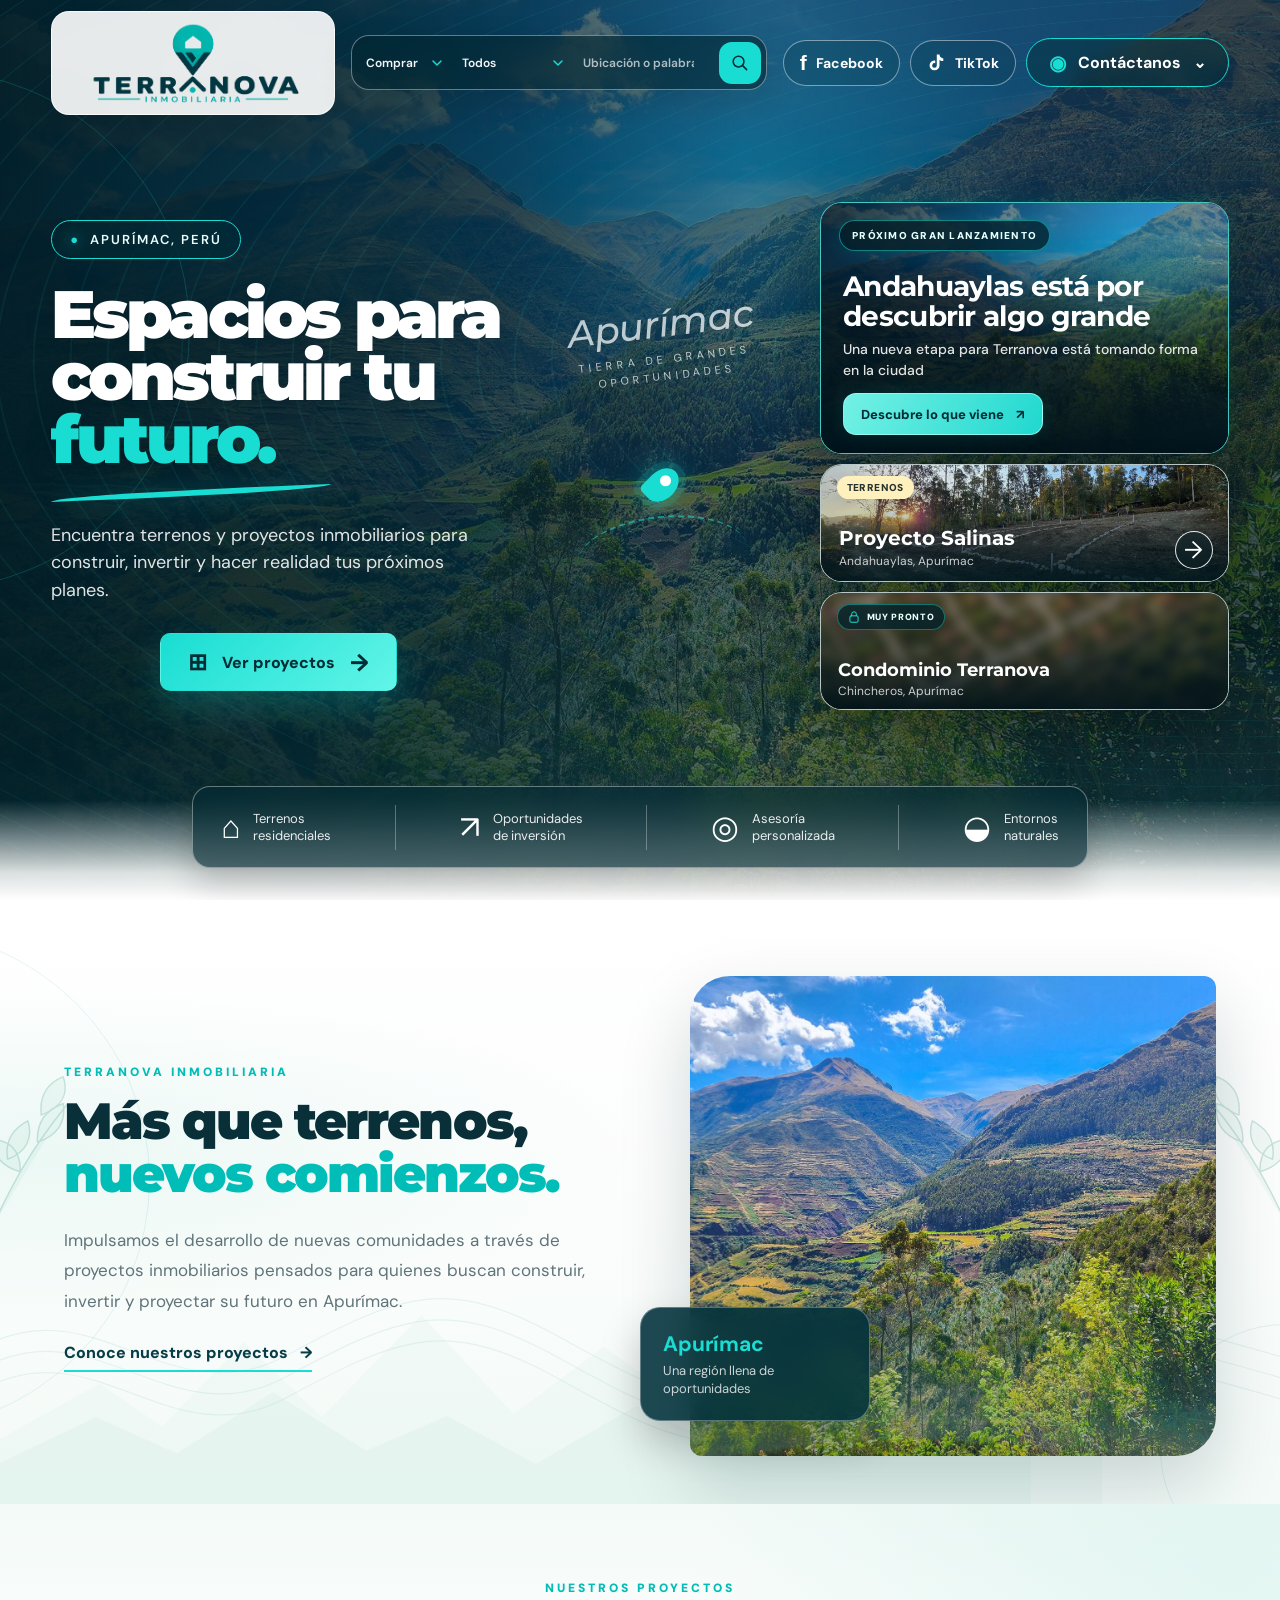
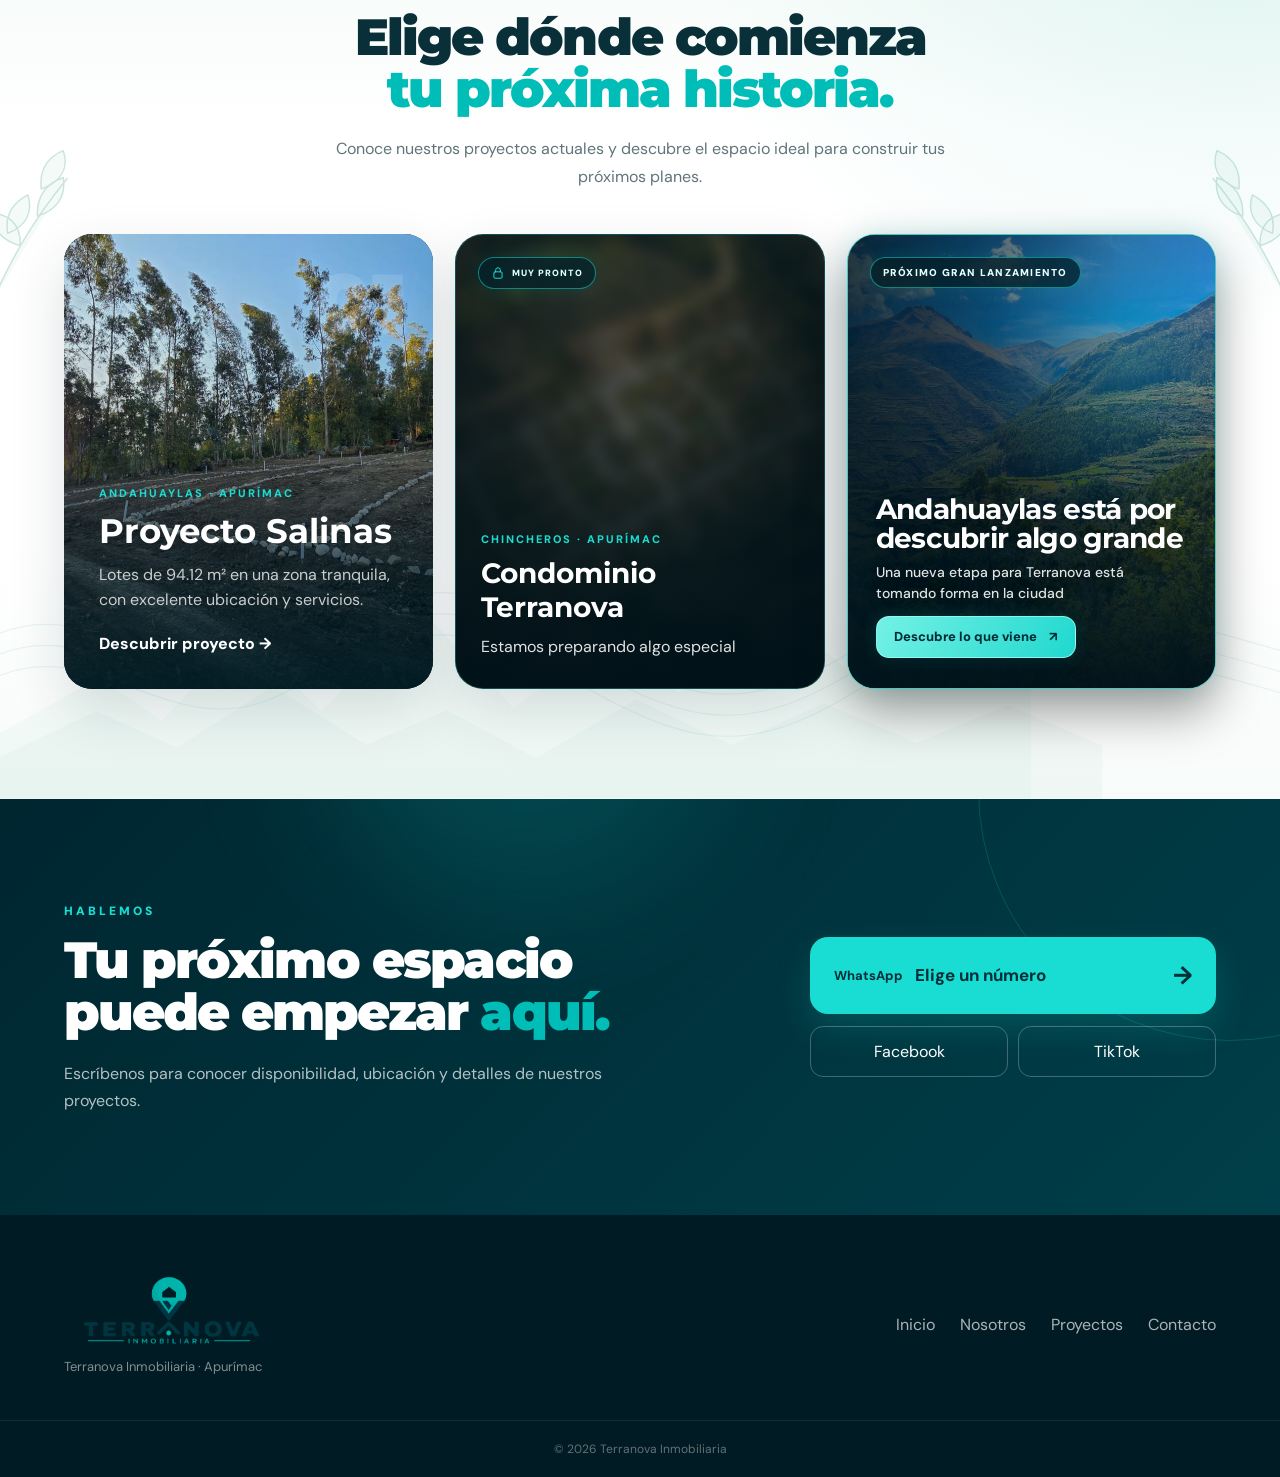
==== commit f091ca3e: "mejor el estilo visual quitando fondo blanco" ====
--- a/index.html
+++ b/index.html
@@ -226,7 +226,7 @@
         <div class="project-launch-content">
           <h3>Andahuaylas está por descubrir algo grande</h3>
           <p class="project-launch-description">Una nueva etapa para Terranova está tomando forma en la ciudad</p>
-          <button class="project-launch-cta" id="openAndahuaylasModal" type="button" aria-haspopup="dialog">
+          <button class="project-launch-cta" id="openAndahuaylasModal" data-open-andahuaylas-modal type="button" aria-haspopup="dialog">
             Descubre lo que viene <span aria-hidden="true">↗</span>
           </button>
         </div>
@@ -363,6 +363,23 @@
 
   <div class="about-decoration about-decoration-1"></div>
   <div class="about-decoration about-decoration-2"></div>
+  <div class="section-landscape-decoration" aria-hidden="true">
+    <svg class="landscape-ridge" viewBox="0 0 1440 240" preserveAspectRatio="none">
+      <path class="landscape-ridge-back" d="M0 172 112 114l70 45 92-88 88 78 112-106 104 103 101-70 84 54 102-91 101 76 86-49 108 59v115H0z"></path>
+      <path class="landscape-ridge-front" d="m0 197 108-48 91 38 108-64 105 61 91-36 100 50 113-61 107 47 104-43 104 41 103-39 106 42v55H0z"></path>
+      <g class="landscape-contours">
+        <path d="M-30 82c132-78 219 70 352 3s184-83 310-18 193 96 328 19 214-73 510 8"></path>
+        <path d="M-30 104c132-78 219 70 352 3s184-83 310-18 193 96 328 19 214-73 510 8"></path>
+        <path d="M-30 126c132-78 219 70 352 3s184-83 310-18 193 96 328 19 214-73 510 8"></path>
+      </g>
+    </svg>
+    <svg class="landscape-branch landscape-branch-left" viewBox="0 0 120 200">
+      <path class="branch-stem" d="M18 190c19-42 39-80 78-128M47 132c-18-5-28-16-31-34 20 1 32 12 31 34Zm18-31c-1-20 8-33 27-40 3 20-7 34-27 40Zm-31 18c-3-18 4-31 21-40 6 18-2 33-21 40Zm35-46C67 54 75 40 92 33c6 18-2 32-23 40Z"></path>
+    </svg>
+    <svg class="landscape-branch landscape-branch-right" viewBox="0 0 120 200">
+      <path class="branch-stem" d="M102 190c-19-42-39-80-78-128m49 70c18-5 28-16 31-34-20 1-32 12-31 34ZM55 101c1-20-8-33-27-40-3 20 7 34 27 40Zm31 18c3-18-4-31-21-40-6 18 2 33 21 40ZM51 73c2-19-6-33-23-40-6 18 2 32 23 40Z"></path>
+    </svg>
+  </div>
 
   <div class="section-container about-grid">
 
@@ -415,6 +432,23 @@
 ====================================================== -->
 
 <section class="projects-section" id="proyectos">
+  <div class="section-landscape-decoration" aria-hidden="true">
+    <svg class="landscape-ridge" viewBox="0 0 1440 240" preserveAspectRatio="none">
+      <path class="landscape-ridge-back" d="M0 172 112 114l70 45 92-88 88 78 112-106 104 103 101-70 84 54 102-91 101 76 86-49 108 59v115H0z"></path>
+      <path class="landscape-ridge-front" d="m0 197 108-48 91 38 108-64 105 61 91-36 100 50 113-61 107 47 104-43 104 41 103-39 106 42v55H0z"></path>
+      <g class="landscape-contours">
+        <path d="M-30 82c132-78 219 70 352 3s184-83 310-18 193 96 328 19 214-73 510 8"></path>
+        <path d="M-30 104c132-78 219 70 352 3s184-83 310-18 193 96 328 19 214-73 510 8"></path>
+        <path d="M-30 126c132-78 219 70 352 3s184-83 310-18 193 96 328 19 214-73 510 8"></path>
+      </g>
+    </svg>
+    <svg class="landscape-branch landscape-branch-left" viewBox="0 0 120 200">
+      <path class="branch-stem" d="M18 190c19-42 39-80 78-128M47 132c-18-5-28-16-31-34 20 1 32 12 31 34Zm18-31c-1-20 8-33 27-40 3 20-7 34-27 40Zm-31 18c-3-18 4-31 21-40 6 18-2 33-21 40Zm35-46C67 54 75 40 92 33c6 18-2 32-23 40Z"></path>
+    </svg>
+    <svg class="landscape-branch landscape-branch-right" viewBox="0 0 120 200">
+      <path class="branch-stem" d="M102 190c-19-42-39-80-78-128m49 70c18-5 28-16 31-34-20 1-32 12-31 34ZM55 101c1-20-8-33-27-40-3 20 7 34 27 40Zm31 18c3-18-4-31-21-40-6 18 2 33 21 40ZM51 73c2-19-6-33-23-40-6 18 2 32 23 40Z"></path>
+    </svg>
+  </div>
 
   <div class="section-container">
 
@@ -557,23 +591,15 @@
 
       <article class="large-project large-project-launch reveal" aria-label="Gran lanzamiento próximamente en Andahuaylas">
         <div class="large-project-image">
-          <div class="launch-landscape" aria-hidden="true">
-            <svg viewBox="0 0 640 420" preserveAspectRatio="xMidYMax slice">
-              <path class="launch-mountain-back" d="m0 285 115-112 86 72 93-128 118 143 90-86 138 111v135H0z"></path>
-              <path class="launch-mountain-front" d="m0 328 131-93 85 58 118-103 105 91 92-56 109 87v108H0z"></path>
-              <path class="launch-architecture" d="M255 340V220l65-52 65 52v120m-98 0v-76h66v76m-13-121h13v-25h-13zm-43 129h144"></path>
-            </svg>
-          </div>
-          <div class="large-project-overlay"></div>
-          <span class="large-project-status launch-status">
-            GRAN LANZAMIENTO
-          </span>
-          <div class="large-project-content">
-            <span>CIUDAD DE ANDAHUAYLAS · APURÍMAC</span>
-            <h3>PRÓXIMAMENTE EN ANDAHUAYLAS</h3>
-            <p class="launch-headline">Algo grande está por comenzar</p>
-            <p>Un nuevo capítulo para Terranova está tomando forma en la ciudad de Andahuaylas</p>
-            <span class="launch-coming-soon">MUY PRONTO</span>
+          <div class="launch-landscape" role="img" aria-label="Paisaje referencial de Apurímac, no corresponde a una imagen del proyecto"></div>
+          <div class="project-launch-shade"></div>
+          <span class="project-launch-label">PRÓXIMO GRAN LANZAMIENTO</span>
+          <div class="project-launch-content">
+            <h3>Andahuaylas está por descubrir algo grande</h3>
+            <p class="project-launch-description">Una nueva etapa para Terranova está tomando forma en la ciudad</p>
+            <button class="project-launch-cta" data-open-andahuaylas-modal type="button" aria-haspopup="dialog">
+              Descubre lo que viene <span aria-hidden="true">↗</span>
+            </button>
           </div>
         </div>
       </article>
--- a/style.css
+++ b/style.css
@@ -4303,3 +4303,216 @@
     font-size:clamp(24px,7.2vw,28px);
   }
 }
+
+.large-project-launch .large-project-image{
+  display:flex;
+  flex-direction:column;
+  justify-content:flex-end;
+  padding:54px 28px 30px;
+  border:1px solid rgba(91,244,232,.78);
+  box-shadow:0 22px 50px rgba(0,0,0,.4),0 0 24px rgba(25,221,210,.14);
+}
+
+.large-project-launch .launch-landscape{
+  background-image:
+    linear-gradient(105deg,rgba(0,19,28,.76) 0%,rgba(0,28,36,.3) 58%,rgba(0,31,40,.04) 100%),
+    linear-gradient(0deg,rgba(0,20,29,.72),transparent 68%),
+    url("assets/apurimac.jpg");
+  background-size:cover;
+  background-position:center 52%;
+  transform:scale(1.04);
+  animation:launchLandscapeDrift 22s ease-in-out infinite alternate;
+}
+
+.large-project-launch .project-launch-label{
+  top:22px;
+  left:22px;
+}
+
+.large-project-launch .project-launch-content{
+  position:relative;
+  z-index:2;
+  right:auto;
+  bottom:auto;
+  left:auto;
+  max-width:540px;
+}
+
+.large-project-launch .project-launch-content h3{
+  max-width:520px;
+  color:#fff;
+  font-size:clamp(24px,2.2vw,32px);
+  text-shadow:0 3px 24px rgba(0,0,0,.46);
+}
+
+.large-project-launch .project-launch-content .project-launch-description{
+  max-width:460px;
+  font-size:14px;
+}
+
+@media(prefers-reduced-motion:reduce){
+  .large-project-launch .large-project-image,
+  .large-project-launch .launch-landscape{
+    animation:none;
+    transform:none;
+  }
+}
+
+/* Natural, low-contrast accents tie the light sections together. */
+.about-section,
+.projects-section{
+  position:relative;
+  isolation:isolate;
+}
+
+.about-section{
+  padding:76px 0 48px;
+  background-color:#fbfdfc;
+  background-image:
+    radial-gradient(ellipse at 4% 42%,rgba(73,195,165,.09),transparent 34%),
+    linear-gradient(180deg,#fff 0%,#fbfdfc 54%,#f3faf7 100%),
+    url("assets/montanas-decoracion.png");
+  background-repeat:no-repeat;
+  background-position:left center,center,left bottom;
+  background-size:100% 100%,100% 100%,min(360px,34vw) auto;
+}
+
+.projects-section{
+  overflow:hidden;
+  padding:72px 0 110px;
+  background-color:#f7fbf9;
+  background-image:
+    radial-gradient(ellipse at 96% 9%,rgba(48,194,174,.1),transparent 31%),
+    linear-gradient(180deg,#f3faf7 0%,#fff 25%,#fff 72%,#f7fbf9 100%),
+    url("assets/montanas-decoracion.png");
+  background-repeat:no-repeat;
+  background-position:right top,center,right bottom;
+  background-size:100% 100%,100% 100%,min(350px,32vw) auto;
+}
+
+.about-section .section-container,
+.projects-section .section-container{
+  position:relative;
+  z-index:1;
+}
+
+.projects-section .section-heading{
+  margin-bottom:44px;
+}
+
+.section-landscape-decoration{
+  position:absolute;
+  z-index:0;
+  inset:0;
+  overflow:hidden;
+  pointer-events:none;
+}
+
+.landscape-ridge{
+  position:absolute;
+  right:0;
+  bottom:0;
+  left:0;
+  width:100%;
+  height:clamp(130px,18vw,240px);
+  opacity:.52;
+}
+
+.landscape-ridge-back{
+  fill:rgba(67,173,146,.08);
+}
+
+.landscape-ridge-front{
+  fill:rgba(34,151,132,.07);
+}
+
+.landscape-contours{
+  fill:none;
+  stroke:rgba(16,137,127,.16);
+  stroke-width:1.2;
+}
+
+.landscape-branch{
+  position:absolute;
+  top:24%;
+  width:clamp(76px,9vw,124px);
+  height:auto;
+  opacity:.43;
+  fill:rgba(38,153,112,.12);
+  stroke:rgba(20,132,108,.48);
+  stroke-width:1.5;
+  stroke-linecap:round;
+  stroke-linejoin:round;
+  animation:landscapeBranchSway 12s ease-in-out infinite alternate;
+}
+
+.landscape-branch-left{
+  left:-25px;
+}
+
+.landscape-branch-right{
+  right:-25px;
+  animation-delay:-6s;
+}
+
+.about-decoration{
+  z-index:0;
+  border-color:rgba(0,151,139,.1);
+}
+
+@keyframes landscapeBranchSway{
+  from{transform:rotate(-2deg);}
+  to{transform:rotate(2deg);}
+}
+
+@media(max-width:768px){
+  .about-section{
+    padding:60px 0 48px;
+    background-size:100% 100%,100% 100%,230px auto;
+  }
+
+  .projects-section{
+    padding:62px 0 84px;
+    background-size:100% 100%,100% 100%,220px auto;
+  }
+
+  .projects-section .section-heading{
+    margin-bottom:36px;
+  }
+
+  .landscape-ridge{
+    height:130px;
+    opacity:.4;
+  }
+
+  .landscape-branch{
+    top:14%;
+    width:76px;
+    opacity:.24;
+  }
+}
+
+@media(max-width:430px){
+  .about-section{
+    padding:52px 0 40px;
+  }
+
+  .projects-section{
+    padding:54px 0 72px;
+  }
+
+  .landscape-branch{
+    display:none;
+  }
+
+  .landscape-ridge{
+    height:105px;
+    opacity:.32;
+  }
+}
+
+@media(prefers-reduced-motion:reduce){
+  .landscape-branch{
+    animation:none;
+  }
+}
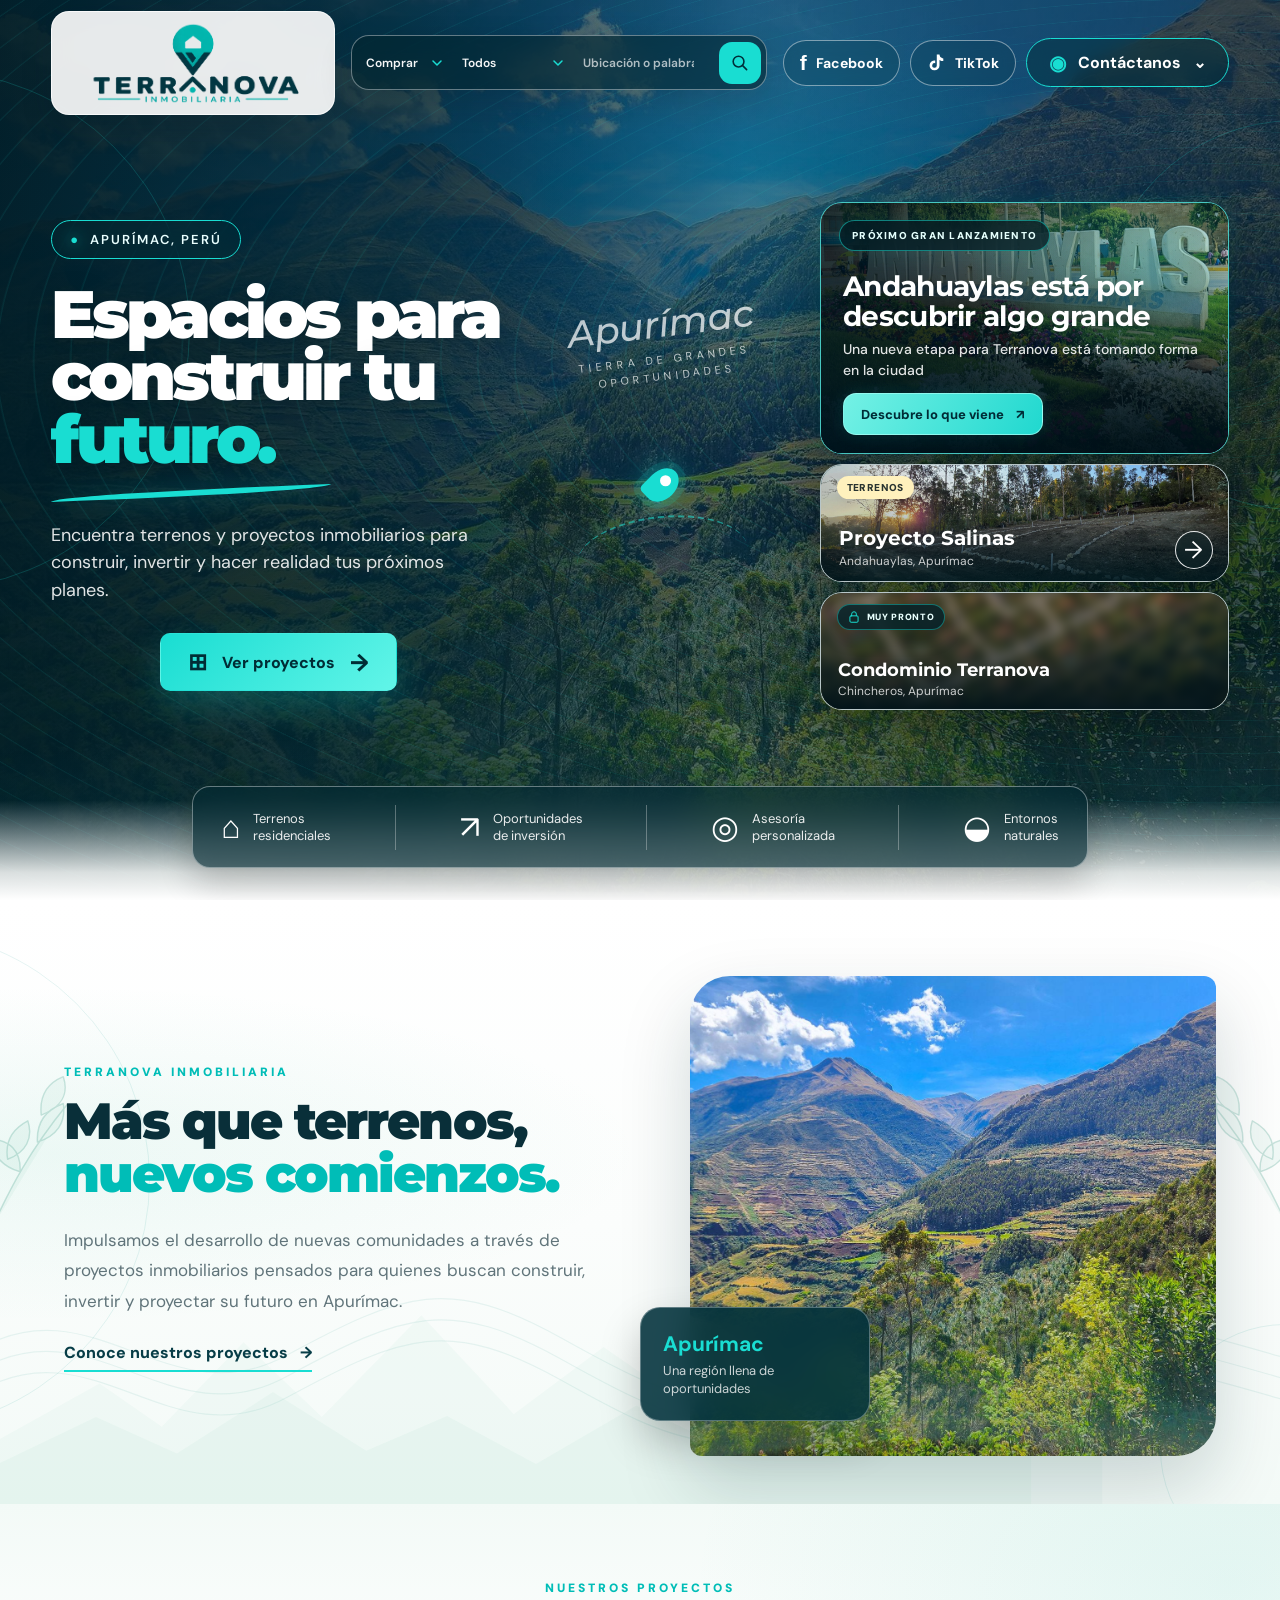
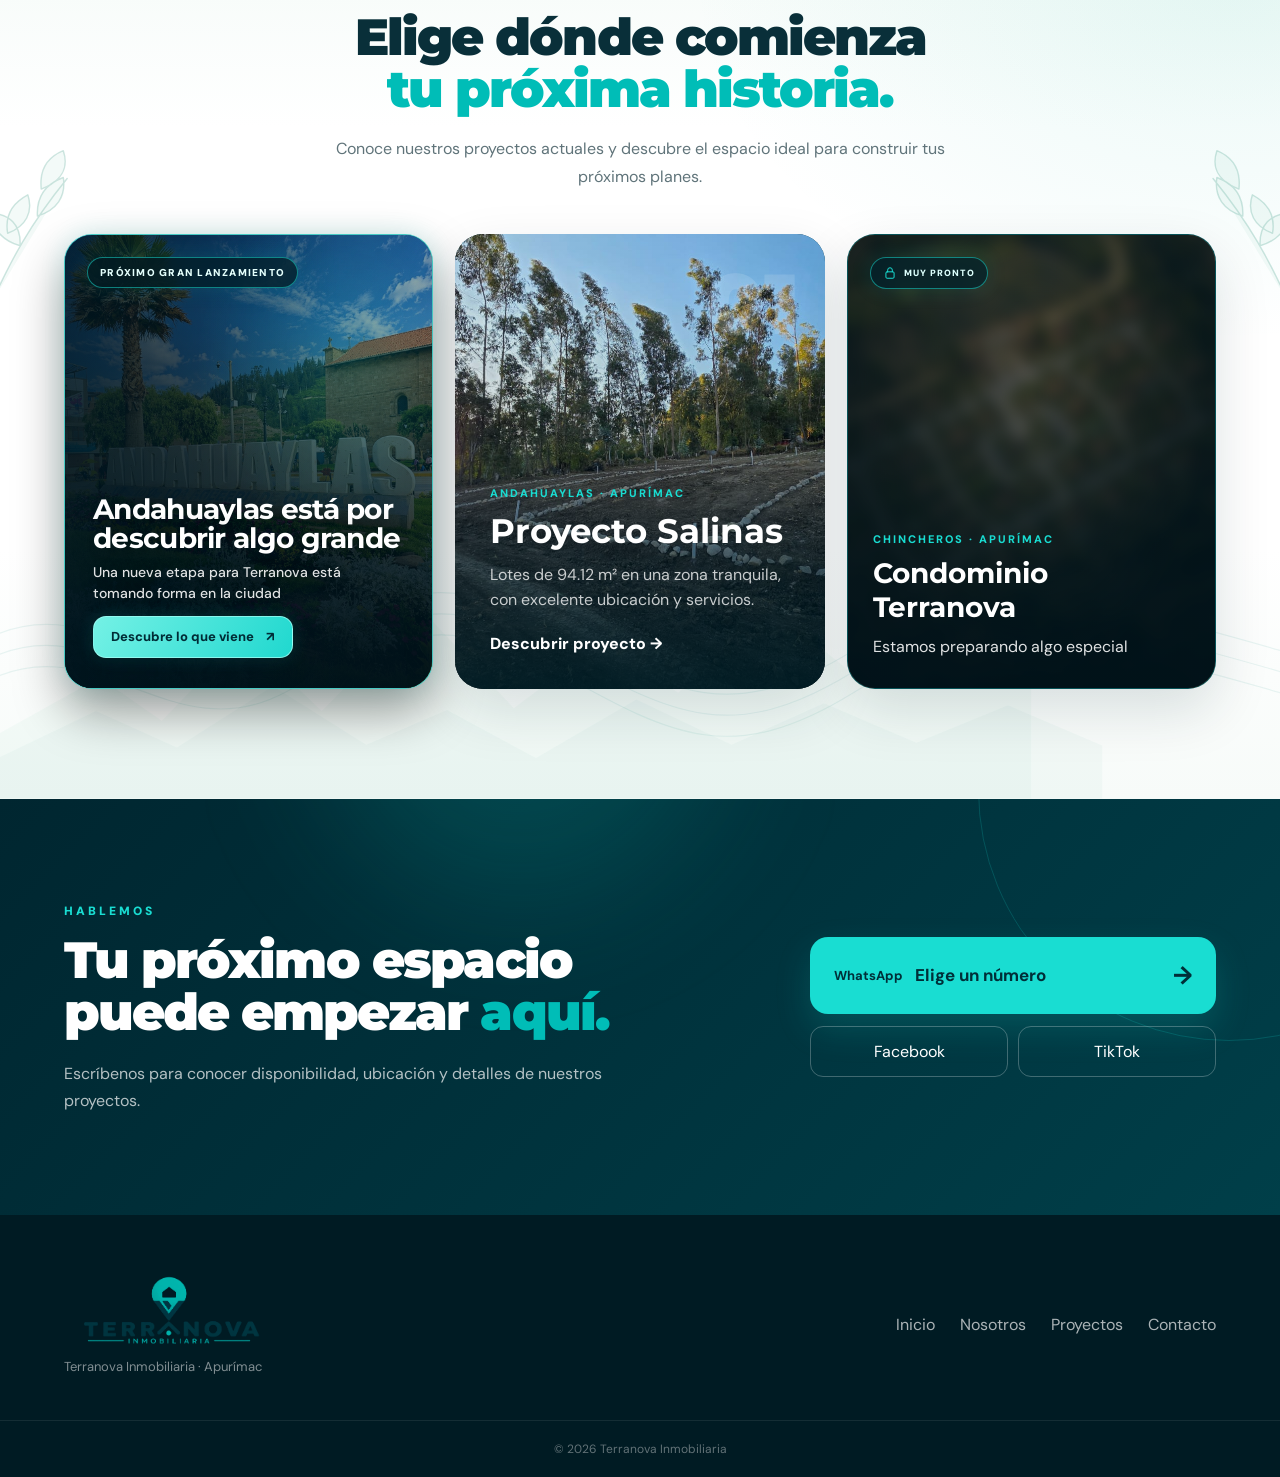
==== commit dd601aaf: "se añadio andahuaylas" ====
--- a/index.html
+++ b/index.html
@@ -220,7 +220,7 @@
     <div class="project-stack">
 
       <article class="project-card project-card-launch reveal" aria-label="Gran lanzamiento próximamente en Andahuaylas">
-        <div class="launch-landscape" role="img" aria-label="Paisaje referencial de Apurímac, no corresponde a una imagen del proyecto"></div>
+        <div class="launch-landscape" role="img" aria-label="Letrero de Andahuaylas en la plaza de la ciudad"></div>
         <div class="project-launch-shade"></div>
         <span class="project-launch-label">PRÓXIMO GRAN LANZAMIENTO</span>
         <div class="project-launch-content">
@@ -518,80 +518,9 @@
 
     <div class="projects-large-grid">
 
-      <!-- SALINAS -->
-      <a href="salinas.html" class="large-project reveal">
-
-        <div class="large-project-image">
-
-          <img
-            src="assets/salinas/terreno-01.jpg"
-            alt="Proyecto Salinas">
-
-          <div class="large-project-overlay"></div>
-
-          <span class="large-project-number">
-            01
-          </span>
-
-          <div class="large-project-content">
-
-            <span>ANDAHUAYLAS · APURÍMAC</span>
-
-            <h3>Proyecto Salinas</h3>
-
-            <p>
-              Lotes de 94.12 m² en una zona tranquila,
-              con excelente ubicación y servicios.
-            </p>
-
-            <div class="discover">
-              Descubrir proyecto →
-            </div>
-
-          </div>
-
-        </div>
-
-      </a>
-
-
-      <!-- CHINCHEROS -->
-      <article class="large-project large-project-upcoming reveal" aria-label="Condominio Terranova, muy pronto">
-
-        <div class="large-project-image">
-
-          <img
-            src="assets/chincheros/propuesta-residencial.png"
-            alt=""
-            aria-hidden="true">
-
-          <div class="large-project-overlay"></div>
-
-          <span class="large-project-status">
-            <svg viewBox="0 0 24 24" aria-hidden="true">
-              <rect x="5" y="10" width="14" height="11" rx="2"></rect>
-              <path d="M8 10V7a4 4 0 0 1 8 0v3"></path>
-            </svg>
-            MUY PRONTO
-          </span>
-
-          <div class="large-project-content">
-
-            <span>CHINCHEROS · APURÍMAC</span>
-
-            <h3>Condominio Terranova</h3>
-
-            <p>Estamos preparando algo especial</p>
-
-          </div>
-
-        </div>
-
-      </article>
-
       <article class="large-project large-project-launch reveal" aria-label="Gran lanzamiento próximamente en Andahuaylas">
         <div class="large-project-image">
-          <div class="launch-landscape" role="img" aria-label="Paisaje referencial de Apurímac, no corresponde a una imagen del proyecto"></div>
+          <div class="launch-landscape" role="img" aria-label="Letrero de Andahuaylas en la plaza de la ciudad"></div>
           <div class="project-launch-shade"></div>
           <span class="project-launch-label">PRÓXIMO GRAN LANZAMIENTO</span>
           <div class="project-launch-content">
@@ -602,6 +531,83 @@
             </button>
           </div>
         </div>
+      </article>
+
+      <!-- SALINAS -->
+      <a
+        href="salinas.html"
+        class="large-project reveal"
+        data-property-listing="published"
+        data-operation="comprar"
+        data-property-type="terrenos"
+        data-search-keywords="venta terrenos lotes">
+
+        <div class="large-project-image">
+
+          <img
+            src="assets/salinas/terreno-01.jpg"
+            alt="Proyecto Salinas">
+
+          <div class="large-project-overlay"></div>
+
+          <span class="large-project-number">
+            01
+          </span>
+
+          <div class="large-project-content">
+
+            <span>ANDAHUAYLAS · APURÍMAC</span>
+
+            <h3>Proyecto Salinas</h3>
+
+            <p>
+              Lotes de 94.12 m² en una zona tranquila,
+              con excelente ubicación y servicios.
+            </p>
+
+            <div class="discover">
+              Descubrir proyecto →
+            </div>
+
+          </div>
+
+        </div>
+
+      </a>
+
+
+      <!-- CHINCHEROS -->
+      <article class="large-project large-project-upcoming reveal" aria-label="Condominio Terranova, muy pronto">
+
+        <div class="large-project-image">
+
+          <img
+            src="assets/chincheros/propuesta-residencial.png"
+            alt=""
+            aria-hidden="true">
+
+          <div class="large-project-overlay"></div>
+
+          <span class="large-project-status">
+            <svg viewBox="0 0 24 24" aria-hidden="true">
+              <rect x="5" y="10" width="14" height="11" rx="2"></rect>
+              <path d="M8 10V7a4 4 0 0 1 8 0v3"></path>
+            </svg>
+            MUY PRONTO
+          </span>
+
+          <div class="large-project-content">
+
+            <span>CHINCHEROS · APURÍMAC</span>
+
+            <h3>Condominio Terranova</h3>
+
+            <p>Estamos preparando algo especial</p>
+
+          </div>
+
+        </div>
+
       </article>
 
     </div>
--- a/style.css
+++ b/style.css
@@ -2224,9 +2224,9 @@
   background-image:
     linear-gradient(105deg,rgba(0,19,28,.76) 0%,rgba(0,28,36,.3) 58%,rgba(0,31,40,.04) 100%),
     linear-gradient(0deg,rgba(0,20,29,.72),transparent 68%),
-    url("assets/apurimac.jpg");
+    url("assets/megaproyecto-andahuaylas.png");
   background-size:cover;
-  background-position:center 52%;
+  background-position:center 78%;
   transform:scale(1.04);
   animation:launchLandscapeDrift 22s ease-in-out infinite alternate;
 }
@@ -4315,11 +4315,11 @@
 
 .large-project-launch .launch-landscape{
   background-image:
-    linear-gradient(105deg,rgba(0,19,28,.76) 0%,rgba(0,28,36,.3) 58%,rgba(0,31,40,.04) 100%),
-    linear-gradient(0deg,rgba(0,20,29,.72),transparent 68%),
-    url("assets/apurimac.jpg");
+    linear-gradient(105deg,rgba(0,19,28,.78) 0%,rgba(0,28,36,.4) 58%,rgba(0,31,40,.2) 100%),
+    linear-gradient(0deg,rgba(0,20,29,.82),rgba(0,20,29,.08) 76%),
+    url("assets/megaproyecto-andahuaylas.png");
   background-size:cover;
-  background-position:center 52%;
+  background-position:center 78%;
   transform:scale(1.04);
   animation:launchLandscapeDrift 22s ease-in-out infinite alternate;
 }
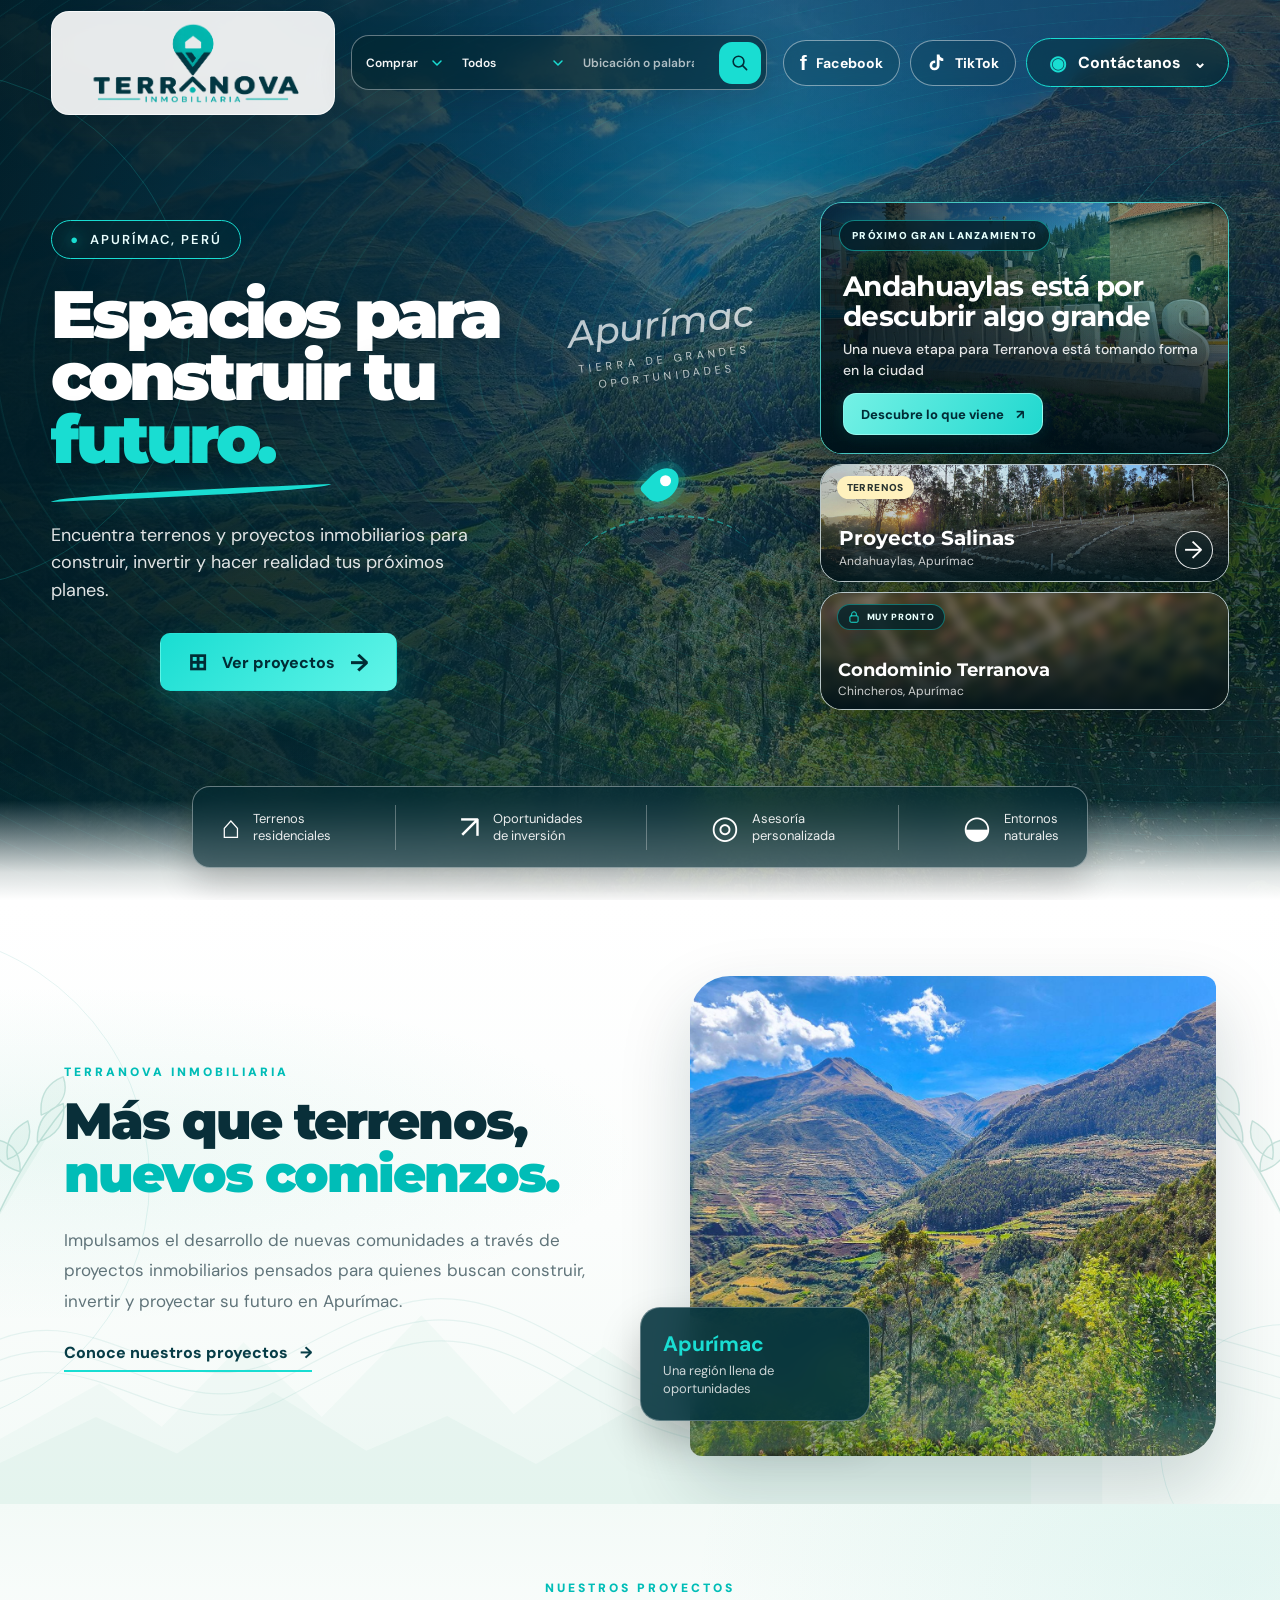
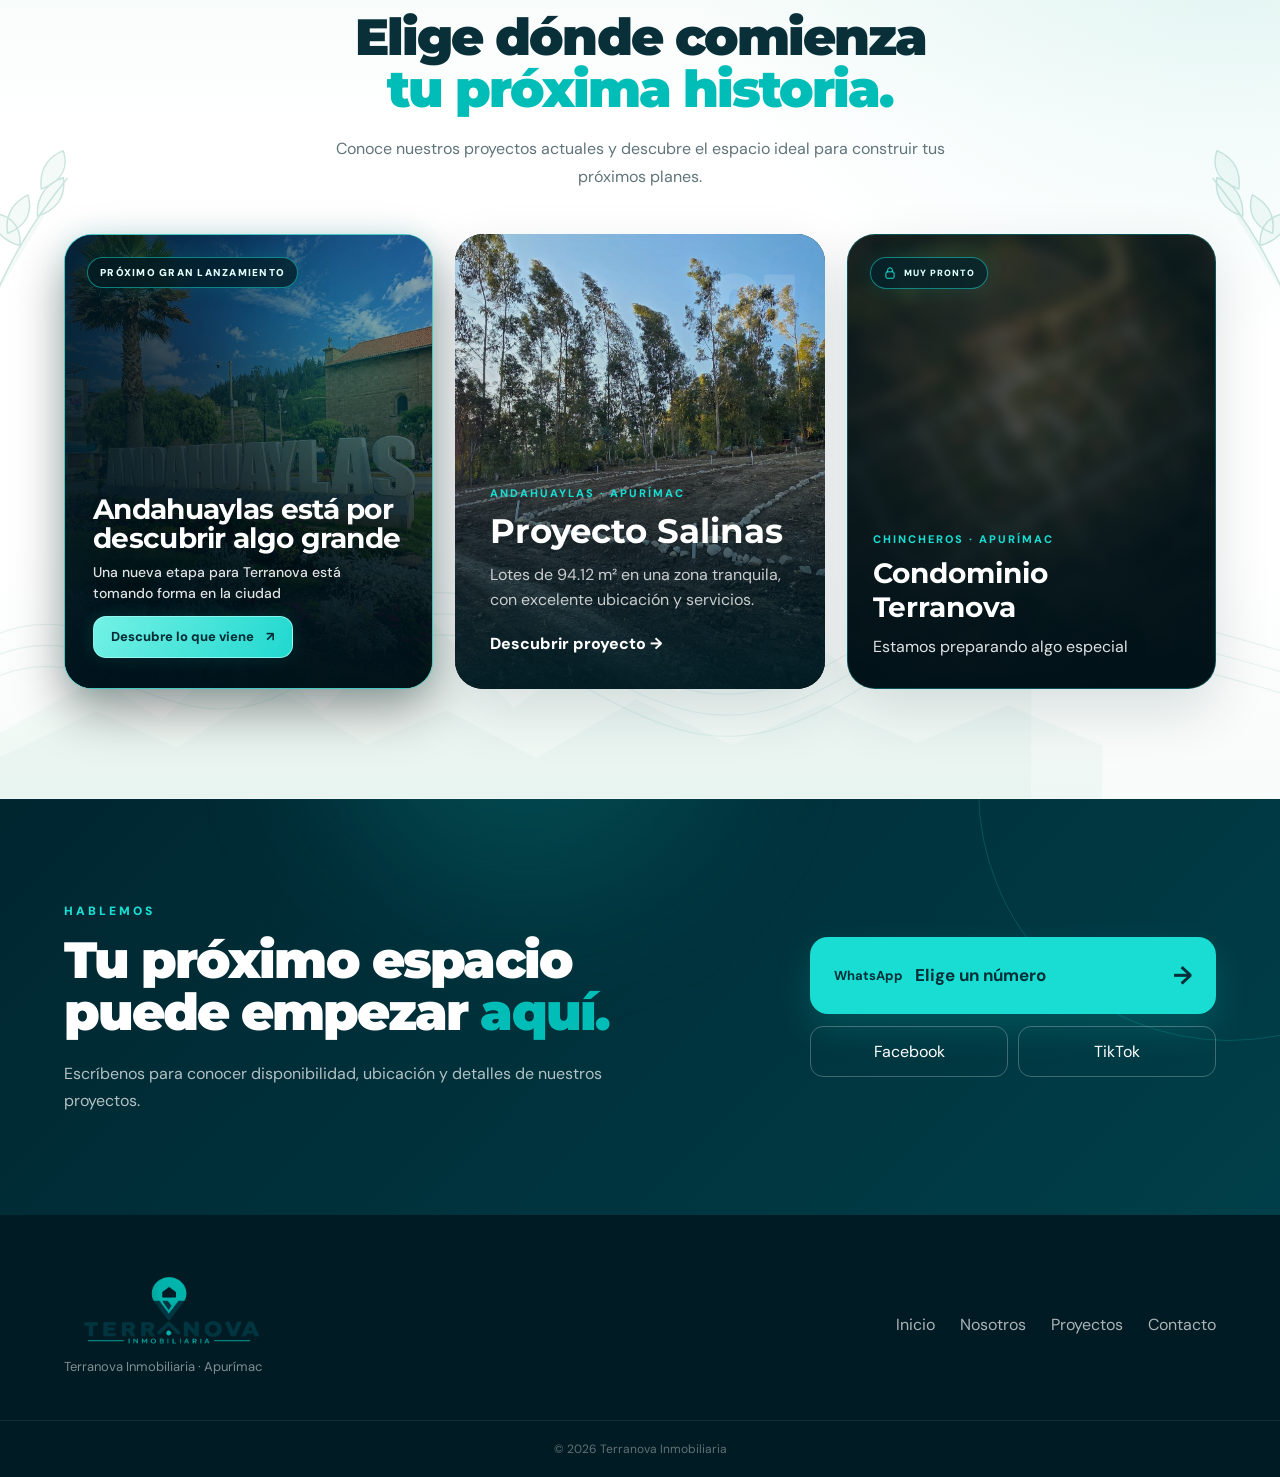
==== commit b8411ee6: "mejor andahuaylas" ====
--- a/index.html
+++ b/index.html
@@ -329,7 +329,7 @@
         <path d="m6 6 12 12M18 6 6 18"></path>
       </svg>
     </button>
-    <div class="launch-modal-art" role="img" aria-label="Paisaje referencial de Apurímac; no representa el proyecto">
+    <div class="launch-modal-art" role="img" aria-label="Letrero de Andahuaylas en la plaza de la ciudad">
       <span>IMAGEN REFERENCIAL · APURÍMAC</span>
     </div>
     <div class="launch-modal-content">
--- a/style.css
+++ b/style.css
@@ -2226,7 +2226,7 @@
     linear-gradient(0deg,rgba(0,20,29,.72),transparent 68%),
     url("assets/megaproyecto-andahuaylas.png");
   background-size:cover;
-  background-position:center 78%;
+  background-position:center 50%;
   transform:scale(1.04);
   animation:launchLandscapeDrift 22s ease-in-out infinite alternate;
 }
@@ -2406,7 +2406,7 @@
   background:
     linear-gradient(180deg,rgba(0,24,33,.03) 30%,rgba(0,19,27,.82) 100%),
     linear-gradient(120deg,rgba(0,49,58,.24),rgba(0,19,27,.08)),
-    url("assets/apurimac.jpg") center 52%/cover no-repeat;
+    url("assets/megaproyecto-andahuaylas.png") center 50%/cover no-repeat;
 }
 
 .launch-modal-art::after{
@@ -2596,7 +2596,7 @@
   .launch-modal-art{
     min-height:190px;
     padding:17px;
-    background-position:center 48%;
+    background-position:center 50%;
   }
 
   .launch-modal-art::after{
@@ -4319,7 +4319,7 @@
     linear-gradient(0deg,rgba(0,20,29,.82),rgba(0,20,29,.08) 76%),
     url("assets/megaproyecto-andahuaylas.png");
   background-size:cover;
-  background-position:center 78%;
+  background-position:center 50%;
   transform:scale(1.04);
   animation:launchLandscapeDrift 22s ease-in-out infinite alternate;
 }
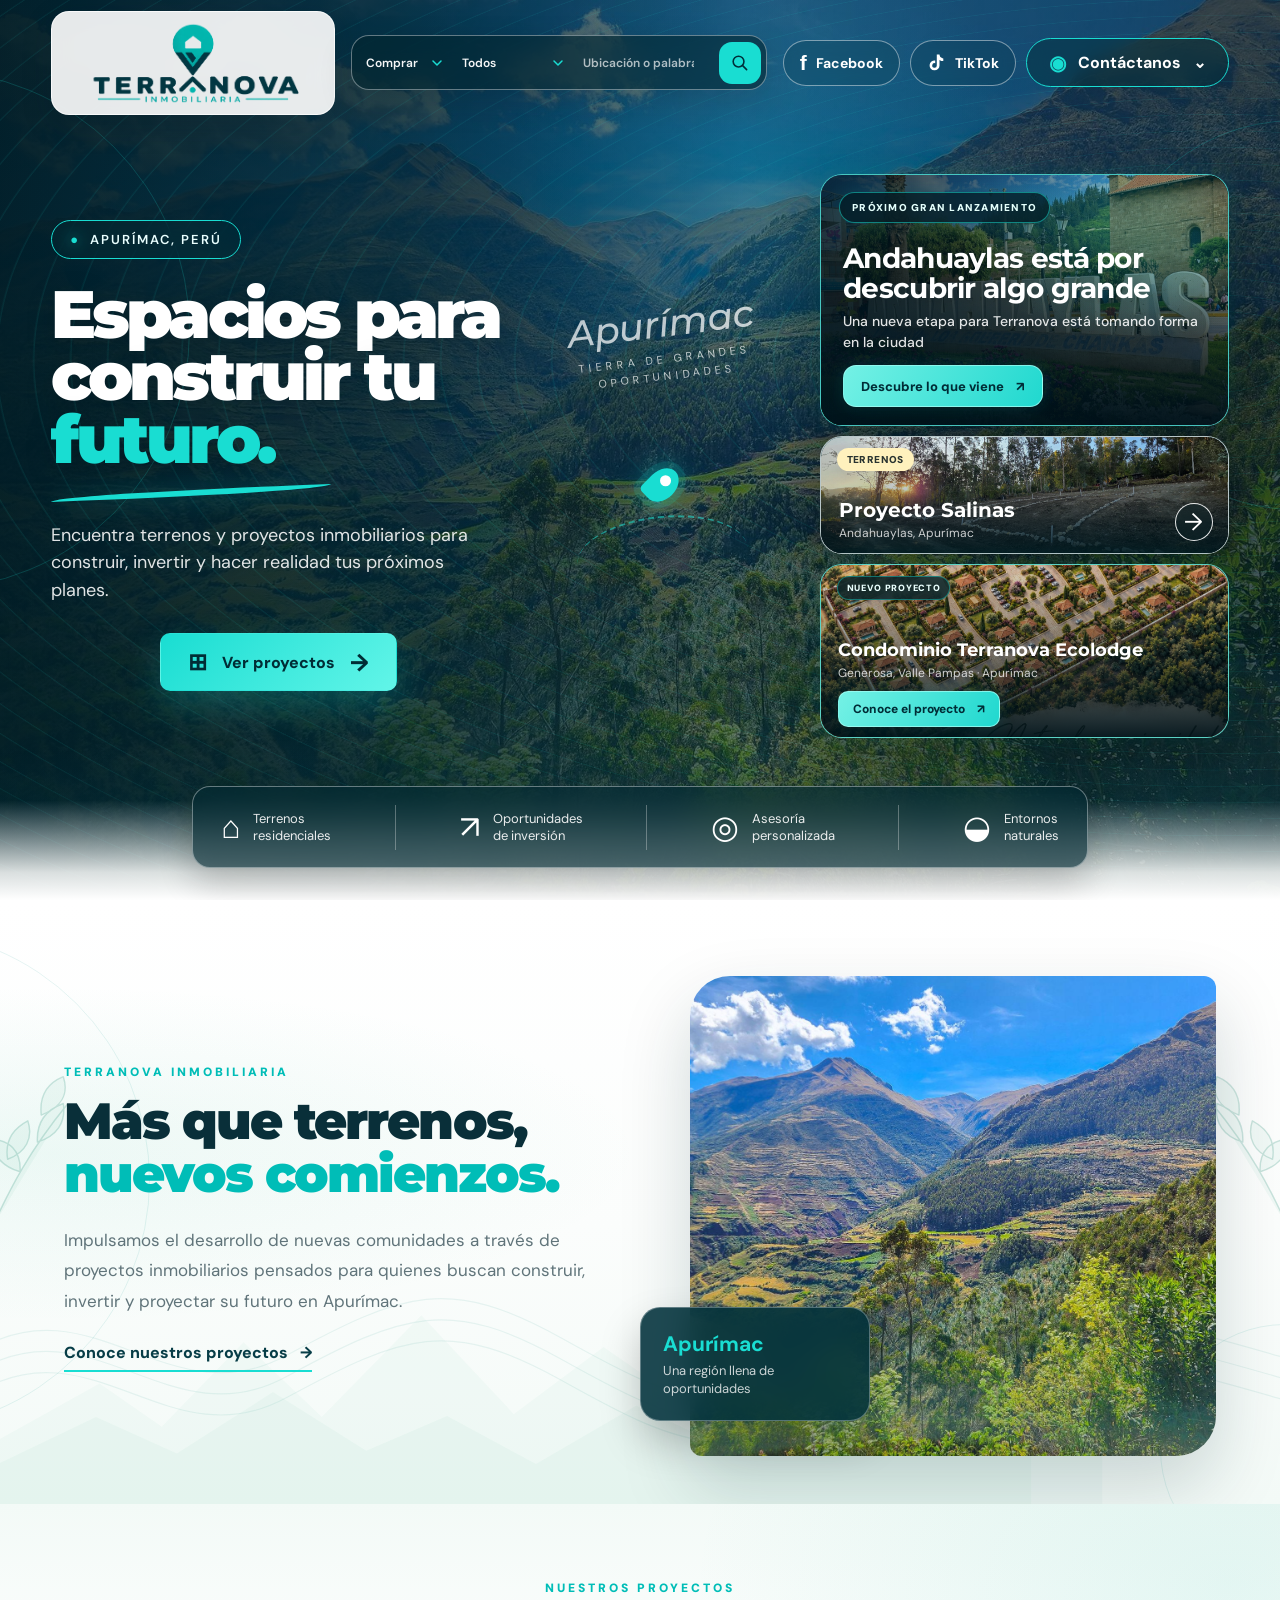
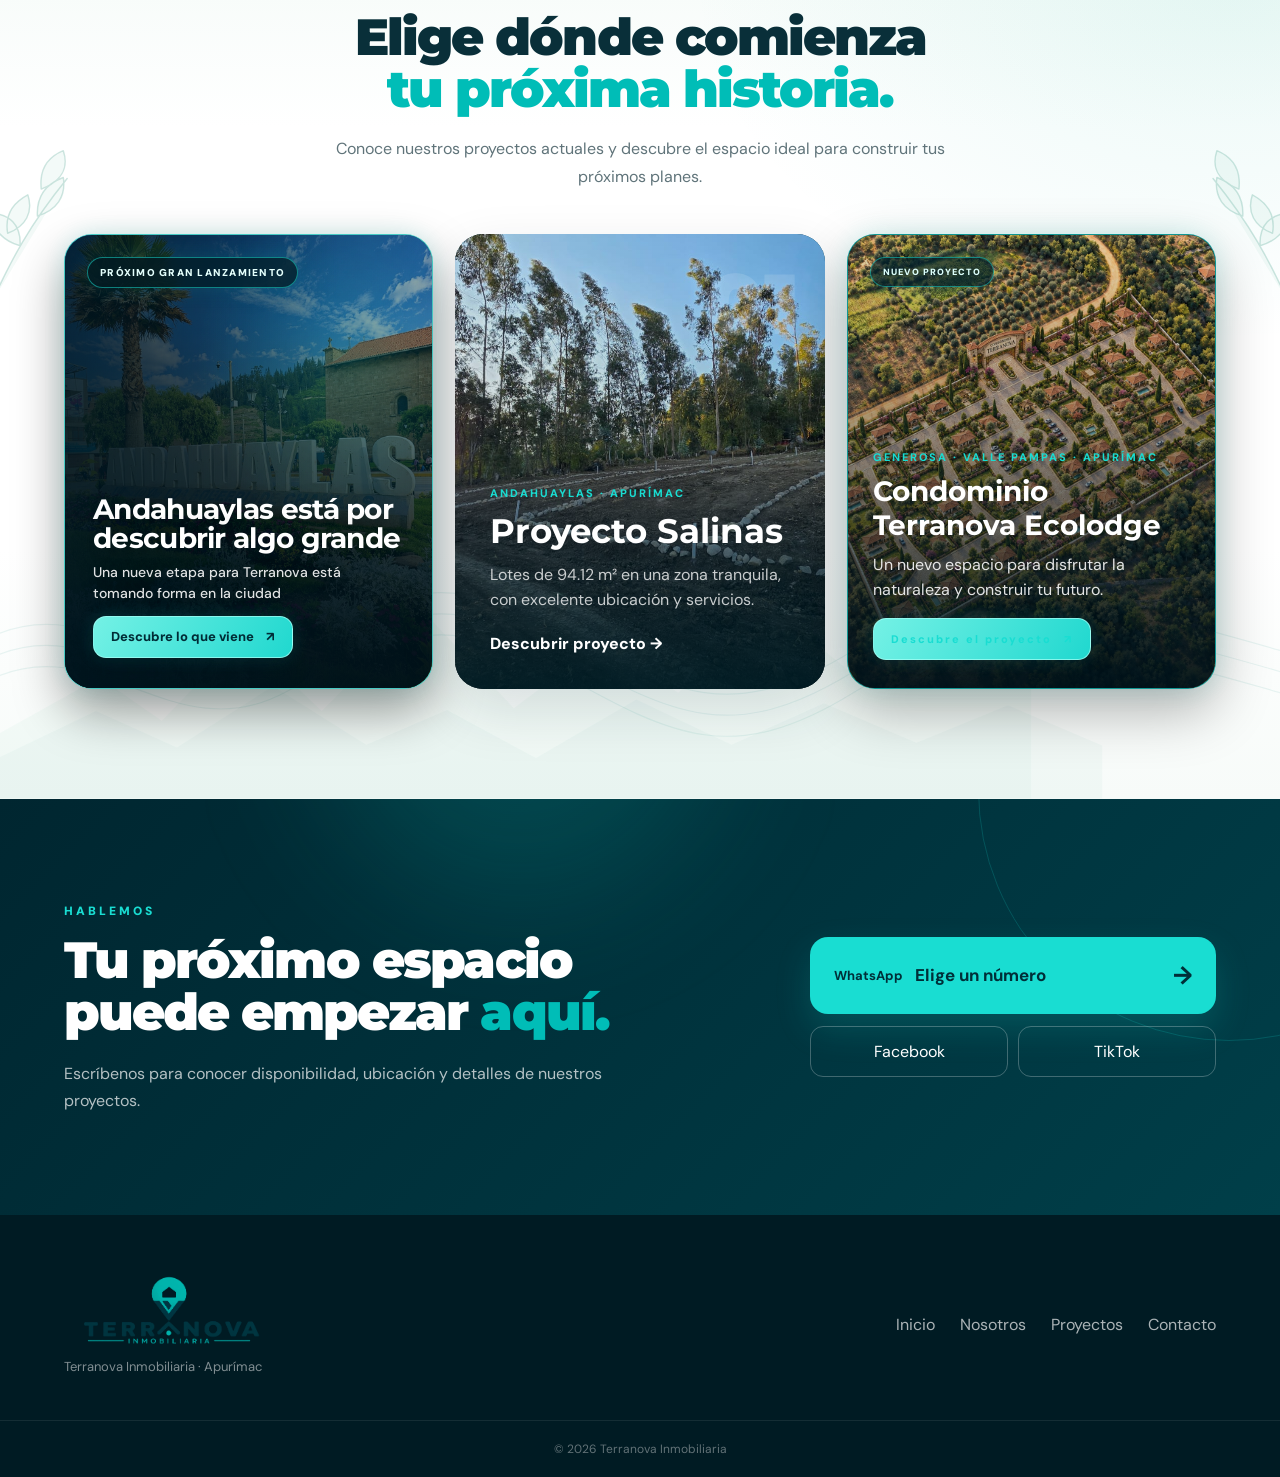
==== commit ce4e0cd1: "apertura de chincheros" ====
--- a/index.html
+++ b/index.html
@@ -257,8 +257,8 @@
       </a>
 
 
-      <!-- CHINCHEROS -->
-      <article class="project-card project-card-2 project-card-upcoming reveal" aria-label="Condominio Terranova, muy pronto">
+      <!-- CONDOMINIO TERRANOVA ECOLODGE -->
+      <a href="chincheros.html" class="project-card project-card-2 project-card-upcoming project-card-ecolodge reveal" aria-label="Conoce Condominio Terranova Ecolodge en Generosa, Valle Pampas">
 
         <img
          src="assets/chincheros/condominio-terranova.jpeg"
@@ -268,20 +268,16 @@
         <div class="project-shade"></div>
 
         <div class="project-badge project-badge-upcoming">
-          <svg viewBox="0 0 24 24" aria-hidden="true">
-            <rect x="5" y="10" width="14" height="11" rx="2"></rect>
-            <path d="M8 10V7a4 4 0 0 1 8 0v3"></path>
-          </svg>
-          MUY PRONTO
+          NUEVO PROYECTO
         </div>
 
         <div class="project-info">
-          <h3>Condominio Terranova</h3>
-          <p>Chincheros, Apurímac</p>
-          <p class="project-upcoming-description">Estamos preparando algo especial</p>
-        </div>
-
-      </article>
+          <h3>Condominio Terranova Ecolodge</h3>
+          <p>Generosa, Valle Pampas · Apurímac</p>
+          <span class="project-launch-cta">Conoce el proyecto <span aria-hidden="true">↗</span></span>
+        </div>
+
+      </a>
 
     </div>
 
@@ -576,8 +572,8 @@
       </a>
 
 
-      <!-- CHINCHEROS -->
-      <article class="large-project large-project-upcoming reveal" aria-label="Condominio Terranova, muy pronto">
+      <!-- CONDOMINIO TERRANOVA ECOLODGE -->
+      <a href="chincheros.html" class="large-project large-project-upcoming large-project-ecolodge reveal" aria-label="Conoce Condominio Terranova Ecolodge en Generosa, Valle Pampas">
 
         <div class="large-project-image">
 
@@ -589,26 +585,23 @@
           <div class="large-project-overlay"></div>
 
           <span class="large-project-status">
-            <svg viewBox="0 0 24 24" aria-hidden="true">
-              <rect x="5" y="10" width="14" height="11" rx="2"></rect>
-              <path d="M8 10V7a4 4 0 0 1 8 0v3"></path>
-            </svg>
-            MUY PRONTO
+            NUEVO PROYECTO
           </span>
 
           <div class="large-project-content">
 
-            <span>CHINCHEROS · APURÍMAC</span>
-
-            <h3>Condominio Terranova</h3>
-
-            <p>Estamos preparando algo especial</p>
+            <span>GENEROSA · VALLE PAMPAS · APURÍMAC</span>
+
+            <h3>Condominio Terranova Ecolodge</h3>
+
+            <p>Un nuevo espacio para disfrutar la naturaleza y construir tu futuro.</p>
+            <span class="project-launch-cta">Descubre el proyecto <span aria-hidden="true">↗</span></span>
 
           </div>
 
         </div>
 
-      </article>
+      </a>
 
     </div>
 
--- a/style.css
+++ b/style.css
@@ -1853,6 +1853,38 @@
   color:rgba(255,255,255,.9);
   font-size:11px;
 }
+
+/* Condominio Terranova Ecolodge: proyecto abierto al público */
+.project-card-ecolodge{
+  cursor:pointer;
+  color:#fff;
+  text-decoration:none;
+  border:1px solid rgba(25,221,210,.68);
+  box-shadow:0 16px 38px rgba(0,0,0,.28),0 0 24px rgba(25,221,210,.13);
+  animation:projectLaunchGlow 4.5s ease-in-out infinite;
+}
+
+.project-card-ecolodge img{
+  filter:none;
+  transform:scale(1.04);
+  transition:transform .65s cubic-bezier(.2,.7,.2,1),filter .4s ease;
+}
+
+.project-card-ecolodge .project-shade{
+  background:linear-gradient(180deg,rgba(0,18,25,.12),rgba(0,23,31,.32) 32%,rgba(0,18,25,.96));
+}
+
+.project-card-ecolodge:hover{
+  transform:translateY(-5px);
+  border-color:#6ff9ec;
+  box-shadow:0 22px 48px rgba(0,0,0,.34),0 0 32px rgba(25,221,210,.3);
+}
+
+.project-card-ecolodge:hover img{transform:scale(1.12)}
+
+.project-card-ecolodge .project-info h3{max-width:calc(100% - 8px);font-size:17px}
+.project-card-ecolodge .project-info p{max-width:calc(100% - 8px);font-size:11px}
+.project-card-ecolodge .project-launch-cta{min-height:32px;margin-top:8px;padding:0 12px;border-radius:10px;font-size:11px}
 
 .project-card-launch{
   position:relative;
@@ -2021,6 +2053,14 @@
   margin:0;
   color:rgba(255,255,255,.88);
 }
+
+.large-project-ecolodge{cursor:pointer;color:#fff;text-decoration:none}
+.large-project-ecolodge .large-project-image{border:1px solid rgba(25,221,210,.64);box-shadow:0 22px 55px rgba(0,0,0,.3),0 0 28px rgba(25,221,210,.15);transition:transform .35s ease,box-shadow .35s ease,border-color .35s ease}
+.large-project-ecolodge .large-project-image img{filter:none;transform:scale(1.02);transition:transform .7s cubic-bezier(.2,.7,.2,1)}
+.large-project-ecolodge .large-project-overlay{background:linear-gradient(180deg,rgba(0,20,27,.08),rgba(0,22,30,.28) 35%,rgba(0,18,26,.96) 100%)}
+.large-project-ecolodge:hover .large-project-image{transform:translateY(-5px);border-color:#6ff9ec;box-shadow:0 30px 65px rgba(0,0,0,.38),0 0 38px rgba(25,221,210,.28)}
+.large-project-ecolodge:hover .large-project-image img{transform:scale(1.09)}
+.large-project-ecolodge .large-project-content .project-launch-cta{margin-top:15px}
 
 .large-project-status{
   top:22px;
@@ -4516,3 +4556,81 @@
     animation:none;
   }
 }
+
+/* Scroll reveal with progressive enhancement; content stays visible without JS. */
+html.reveal-ready .reveal{
+  opacity:0;
+  transform:translate3d(0,32px,0) scale(.985);
+  transition:
+    opacity .8s cubic-bezier(.2,.75,.25,1),
+    transform .85s cubic-bezier(.2,.75,.25,1);
+}
+
+html.reveal-ready .reveal.visible{
+  opacity:1;
+  transform:translate3d(0,0,0) scale(1);
+}
+
+html.reveal-ready .project-stack > .reveal,
+html.reveal-ready .projects-large-grid > .reveal{
+  transition-delay:calc(var(--reveal-index,0)*110ms);
+}
+
+@media(prefers-reduced-motion:reduce){
+  html.reveal-ready .reveal,
+  html.reveal-ready .reveal.visible{
+    opacity:1;
+    transform:none;
+    transition:none;
+  }
+}
+
+/* Ecolodge launch card: give the title, location and CTA room to breathe. */
+.project-stack > .project-card-ecolodge{
+  height:174px;
+  overflow:hidden;
+  border-color:rgba(117,255,236,.78);
+  animation:ecolodge-card-glow 1.5s ease-in-out infinite;
+}
+
+.project-card-ecolodge:after{
+  position:absolute;
+  inset:-65% -100%;
+  z-index:2;
+  background:linear-gradient(112deg,transparent 34%,rgba(255,255,255,.15) 41%,rgba(255,255,255,.46) 47%,rgba(119,255,239,.4) 52%,rgba(59,255,232,.19) 58%,transparent 66%);
+  content:"";
+  pointer-events:none;
+  transform:translateX(-52%) rotate(8deg);
+  animation:ecolodge-card-sheen 1.9s linear infinite;
+}
+
+.project-card-ecolodge .project-badge{z-index:3;max-width:calc(100% - 36px);}
+.project-card-ecolodge .project-info{z-index:3;right:18px;bottom:15px;left:20px;}
+.project-card-ecolodge .project-info h3{max-width:100%;margin-bottom:4px;font-size:clamp(16px,1.25vw,19px);line-height:1.2;}
+.project-card-ecolodge .project-info p{max-width:100%;font-size:12px;line-height:1.35;}
+.project-card-ecolodge .project-launch-cta{min-height:36px;margin-top:9px;padding:0 14px;font-size:12px;}
+.project-card-ecolodge:hover{transform:translateY(-4px);}
+
+@keyframes ecolodge-card-glow{
+  0%,100%{box-shadow:0 18px 42px rgba(0,0,0,.34),0 0 14px rgba(25,221,210,.15),inset 0 0 22px rgba(25,221,210,.06);}
+  50%{box-shadow:0 23px 50px rgba(0,0,0,.4),0 0 30px rgba(172,105,255,.3),0 0 48px rgba(25,221,210,.25),inset 0 0 30px rgba(255,180,111,.12);}
+}
+
+@keyframes ecolodge-card-sheen{
+  0%{transform:translateX(-58%) rotate(8deg);opacity:.15;}
+  12%{opacity:1;}
+  82%{opacity:.9;}
+  100%{transform:translateX(58%) rotate(8deg);opacity:.15;}
+}
+
+@media(max-width:768px){
+  .project-stack > .project-card-ecolodge{height:198px;}
+  .project-card-ecolodge .project-info{bottom:17px;}
+  .project-card-ecolodge .project-info h3{font-size:clamp(18px,4.8vw,22px);}
+}
+
+@media(prefers-reduced-motion:reduce){
+  .project-stack > .project-card-ecolodge,
+  .project-card-ecolodge:after{animation:none;}
+  .project-card-ecolodge:hover{transform:none;}
+}
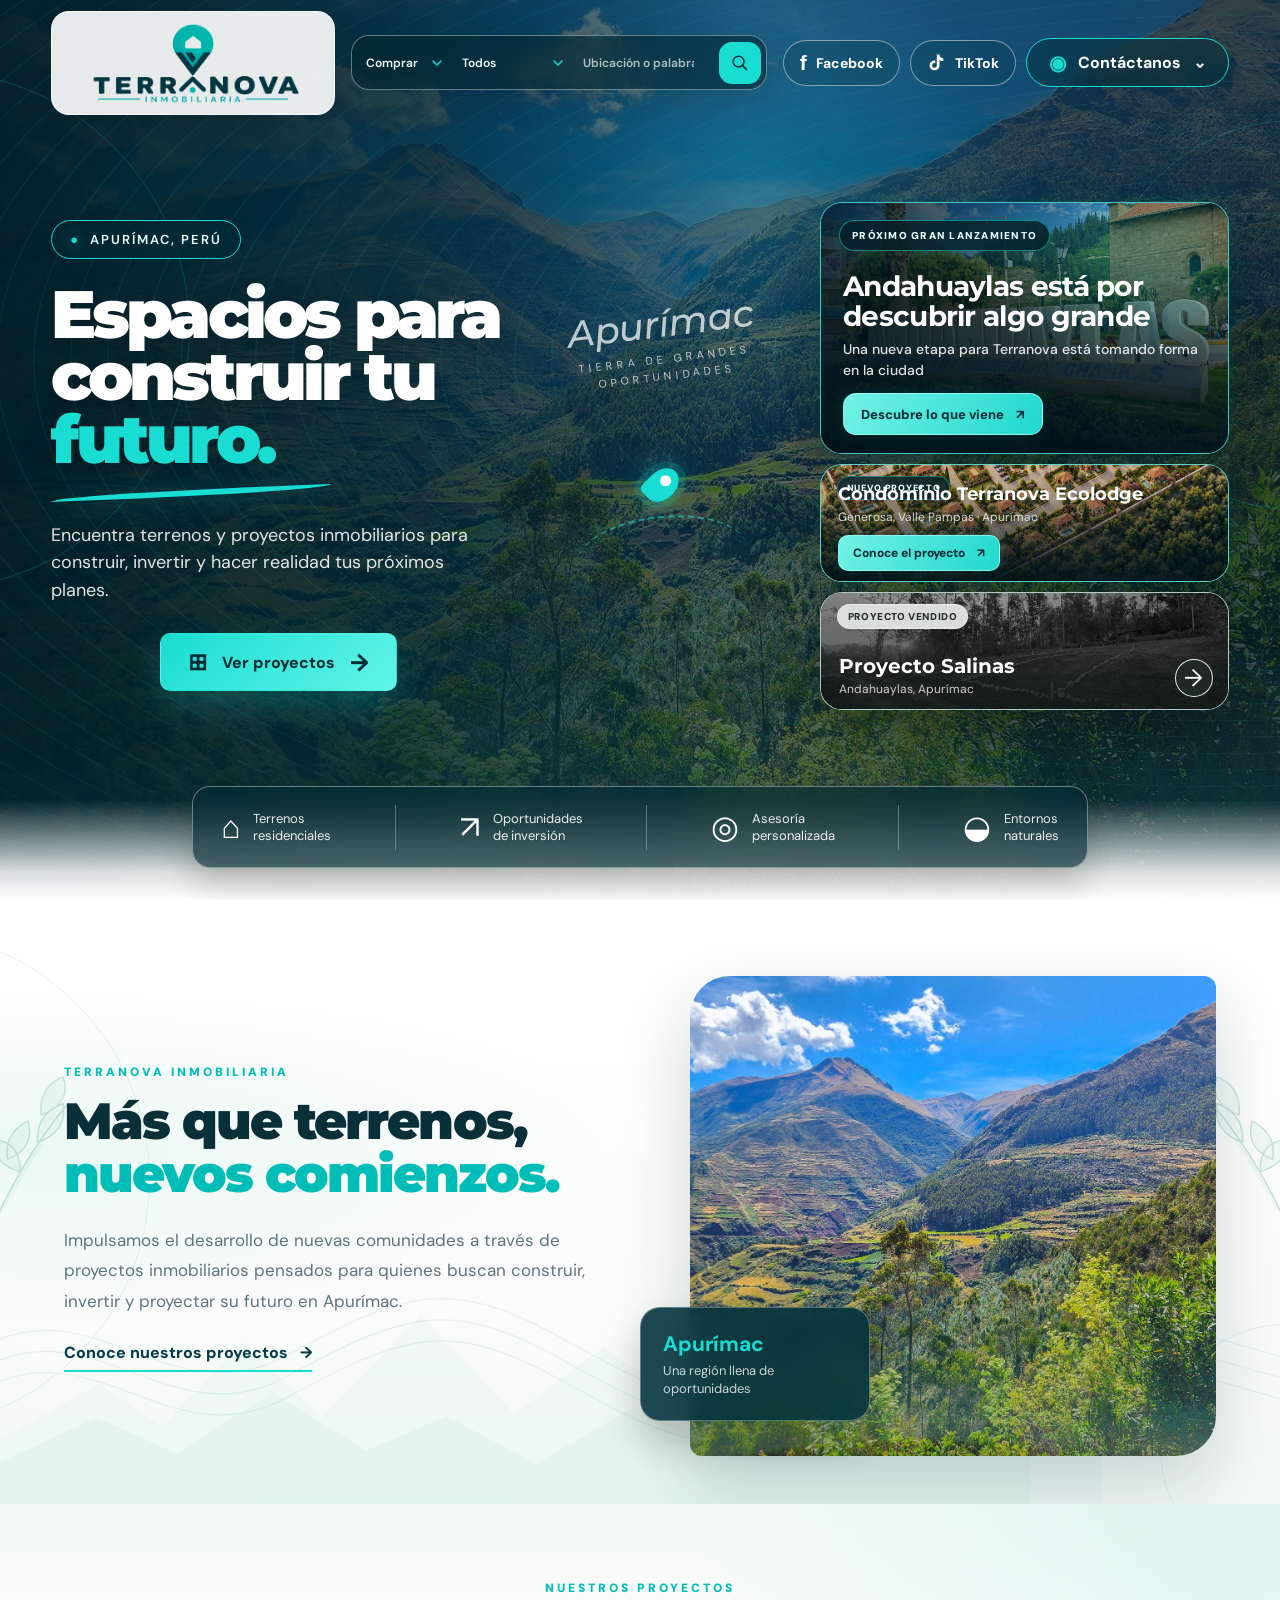
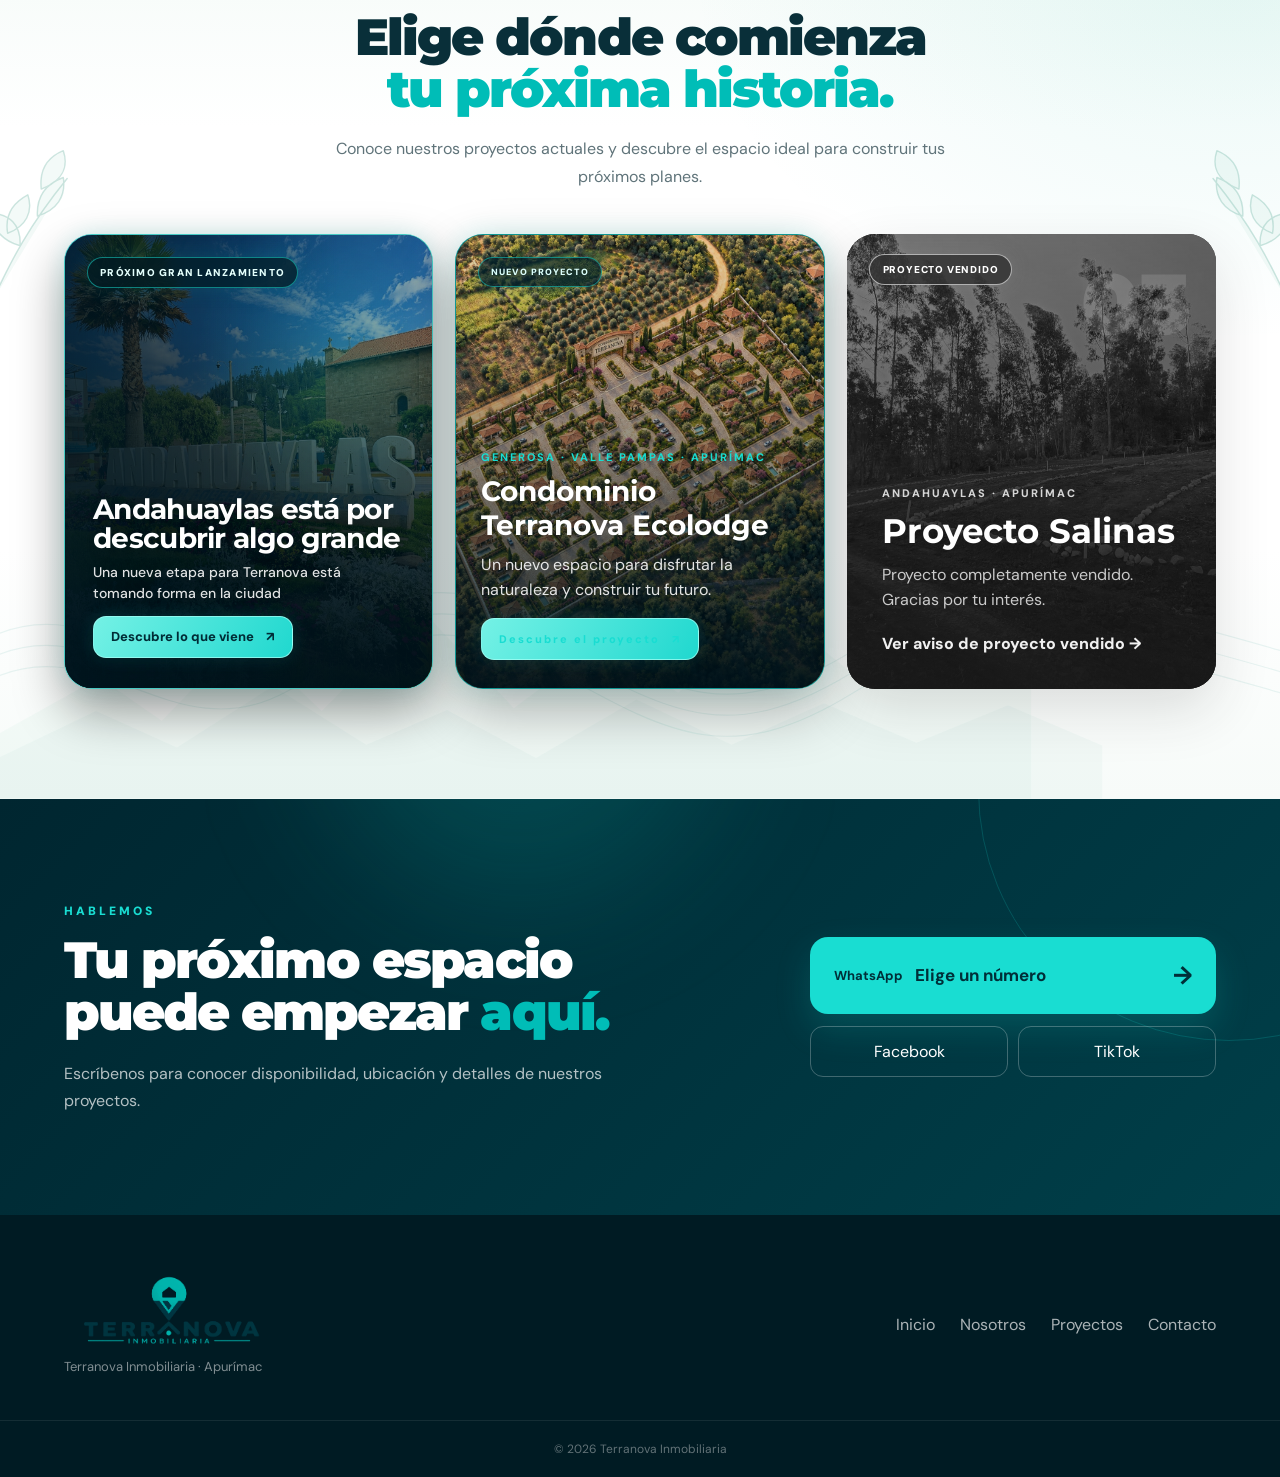
==== commit 1f399341: "out salinas" ====
--- a/index.html
+++ b/index.html
@@ -232,31 +232,6 @@
         </div>
       </article>
 
-      <!-- SALINAS -->
-      <a href="salinas.html" class="project-card project-card-1 reveal">
-
-        <img
-          src="assets/salinas/terreno-01.jpg"
-          alt="Proyecto Salinas">
-
-        <div class="project-shade"></div>
-
-        <div class="project-badge">
-          TERRENOS
-        </div>
-
-        <div class="project-info">
-          <h3>Proyecto Salinas</h3>
-          <p>Andahuaylas, Apurímac</p>
-        </div>
-
-        <div class="project-arrow">
-          →
-        </div>
-
-      </a>
-
-
       <!-- CONDOMINIO TERRANOVA ECOLODGE -->
       <a href="chincheros.html" class="project-card project-card-2 project-card-upcoming project-card-ecolodge reveal" aria-label="Conoce Condominio Terranova Ecolodge en Generosa, Valle Pampas">
 
@@ -275,6 +250,30 @@
           <h3>Condominio Terranova Ecolodge</h3>
           <p>Generosa, Valle Pampas · Apurímac</p>
           <span class="project-launch-cta">Conoce el proyecto <span aria-hidden="true">↗</span></span>
+        </div>
+
+      </a>
+
+      <!-- SALINAS -->
+      <a href="salinas.html" class="project-card project-card-3 project-card-sold reveal" aria-label="Proyecto Salinas, completamente vendido. Pulsa para ver el aviso.">
+
+        <img
+          src="assets/salinas/terreno-01.jpg"
+          alt="Proyecto Salinas">
+
+        <div class="project-shade"></div>
+
+        <div class="project-badge">
+          PROYECTO VENDIDO
+        </div>
+
+        <div class="project-info">
+          <h3>Proyecto Salinas</h3>
+          <p>Andahuaylas, Apurímac</p>
+        </div>
+
+        <div class="project-arrow">
+          →
         </div>
 
       </a>
@@ -529,49 +528,6 @@
         </div>
       </article>
 
-      <!-- SALINAS -->
-      <a
-        href="salinas.html"
-        class="large-project reveal"
-        data-property-listing="published"
-        data-operation="comprar"
-        data-property-type="terrenos"
-        data-search-keywords="venta terrenos lotes">
-
-        <div class="large-project-image">
-
-          <img
-            src="assets/salinas/terreno-01.jpg"
-            alt="Proyecto Salinas">
-
-          <div class="large-project-overlay"></div>
-
-          <span class="large-project-number">
-            01
-          </span>
-
-          <div class="large-project-content">
-
-            <span>ANDAHUAYLAS · APURÍMAC</span>
-
-            <h3>Proyecto Salinas</h3>
-
-            <p>
-              Lotes de 94.12 m² en una zona tranquila,
-              con excelente ubicación y servicios.
-            </p>
-
-            <div class="discover">
-              Descubrir proyecto →
-            </div>
-
-          </div>
-
-        </div>
-
-      </a>
-
-
       <!-- CONDOMINIO TERRANOVA ECOLODGE -->
       <a href="chincheros.html" class="large-project large-project-upcoming large-project-ecolodge reveal" aria-label="Conoce Condominio Terranova Ecolodge en Generosa, Valle Pampas">
 
@@ -596,6 +552,46 @@
 
             <p>Un nuevo espacio para disfrutar la naturaleza y construir tu futuro.</p>
             <span class="project-launch-cta">Descubre el proyecto <span aria-hidden="true">↗</span></span>
+
+          </div>
+
+        </div>
+
+      </a>
+
+      <!-- SALINAS -->
+      <a
+        href="salinas.html"
+        class="large-project large-project-sold reveal" aria-label="Proyecto Salinas, completamente vendido. Pulsa para ver el aviso."
+        data-search-keywords="salinas vendido proyecto cerrado">
+
+        <div class="large-project-image">
+
+          <img
+            src="assets/salinas/terreno-01.jpg"
+            alt="Proyecto Salinas">
+
+          <div class="large-project-overlay"></div>
+
+          <span class="large-project-status large-project-status-sold">PROYECTO VENDIDO</span>
+
+          <span class="large-project-number">
+            03
+          </span>
+
+          <div class="large-project-content">
+
+            <span>ANDAHUAYLAS · APURÍMAC</span>
+
+            <h3>Proyecto Salinas</h3>
+
+            <p>
+              Proyecto completamente vendido. Gracias por tu interés.
+            </p>
+
+            <div class="discover">
+              Ver aviso de proyecto vendido →
+            </div>
 
           </div>
 
--- a/style.css
+++ b/style.css
@@ -4634,3 +4634,59 @@
   .project-card-ecolodge:after{animation:none;}
   .project-card-ecolodge:hover{transform:none;}
 }
+
+/* Proyecto Salinas: vendido, en escala de grises y enlazado al aviso. */
+.project-card-sold img,
+.large-project-sold img{
+  filter:grayscale(1) brightness(.72);
+}
+.project-card-sold .project-shade{
+  background:linear-gradient(180deg,rgba(25,31,30,.12),rgba(18,27,25,.88));
+}
+.project-card-sold .project-badge{
+  border:1px solid rgba(255,255,255,.5);
+  background:#d9dedb;
+  color:#26312d;
+}
+.project-card-sold:hover img,
+.large-project-sold:hover img{
+  filter:grayscale(1) brightness(.8);
+}
+.project-card-sold:hover{
+  transform:translateY(-4px);
+}
+.project-card-sold .project-arrow{
+  background:rgba(35,46,42,.7);
+  color:#fff;
+}
+.project-card-sold:hover .project-arrow{
+  background:#d9dedb;
+  color:#26312d;
+  border-color:#d9dedb;
+}
+.large-project-sold .large-project-image{
+  filter:grayscale(1);
+}
+.large-project-sold .large-project-overlay{
+  background:linear-gradient(180deg,rgba(20,29,26,.22),rgba(16,26,23,.94));
+}
+.large-project-sold .large-project-status-sold{
+  position:absolute;
+  z-index:2;
+  top:20px;
+  left:22px;
+  padding:8px 13px;
+  border:1px solid rgba(255,255,255,.6);
+  border-radius:999px;
+  background:rgba(45,55,51,.86);
+  color:#fff;
+  font-size:10px;
+  font-weight:900;
+  letter-spacing:.08em;
+}
+.large-project-sold .large-project-content > span:first-child{
+  color:#d1d8d4;
+}
+.large-project-sold .discover{
+  color:#eef1ef;
+}
